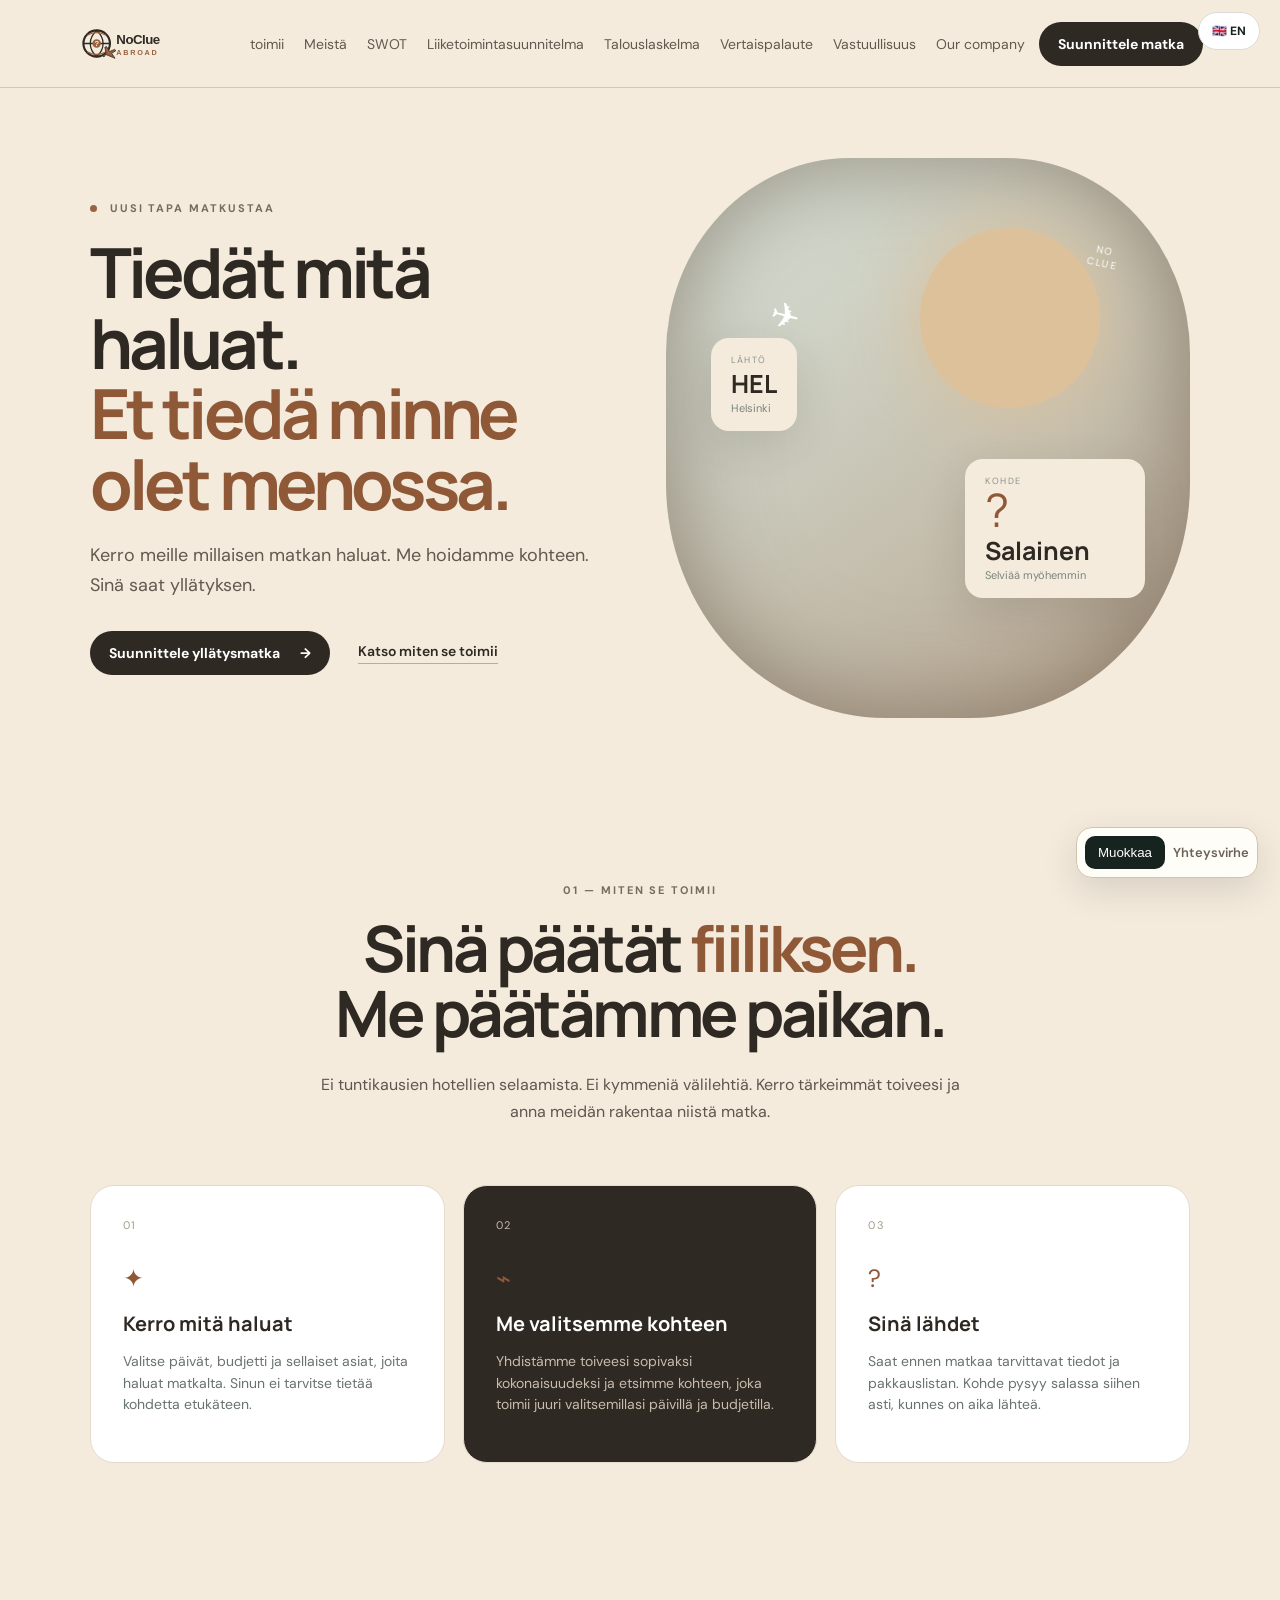
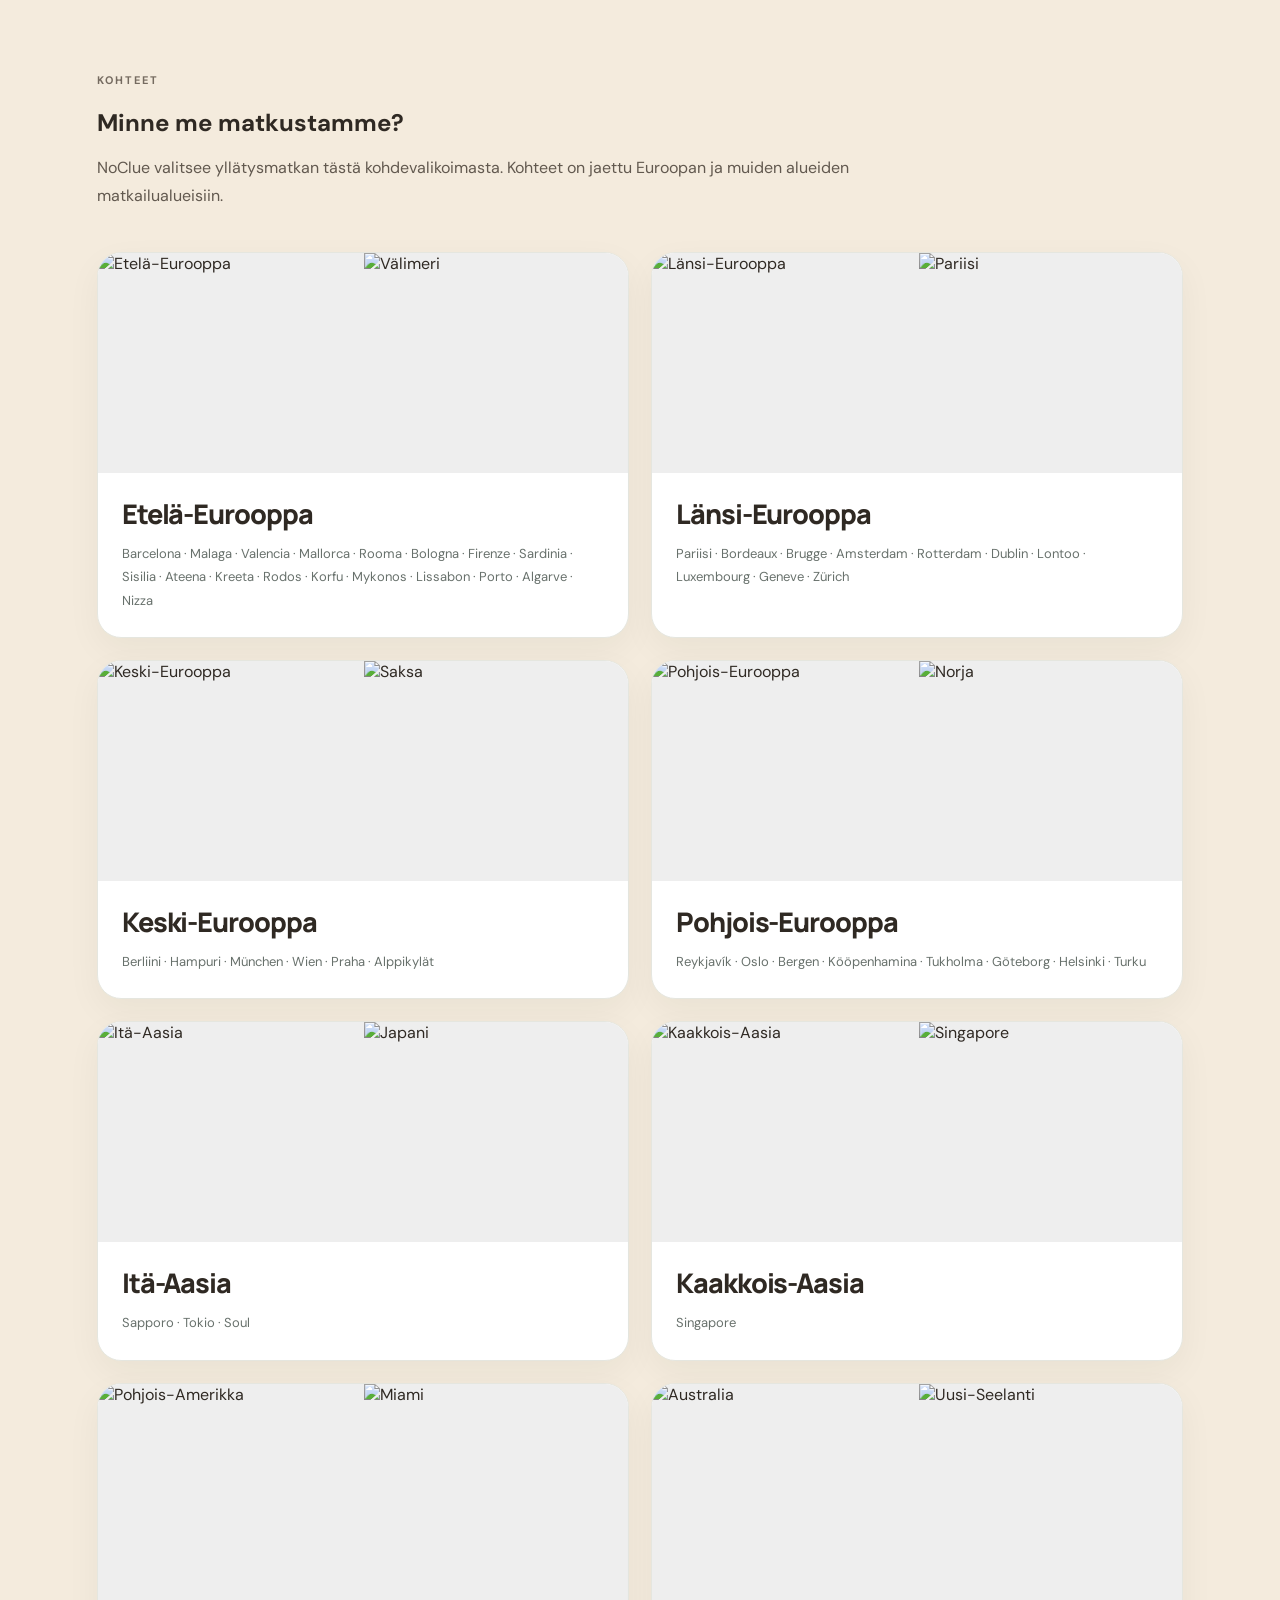
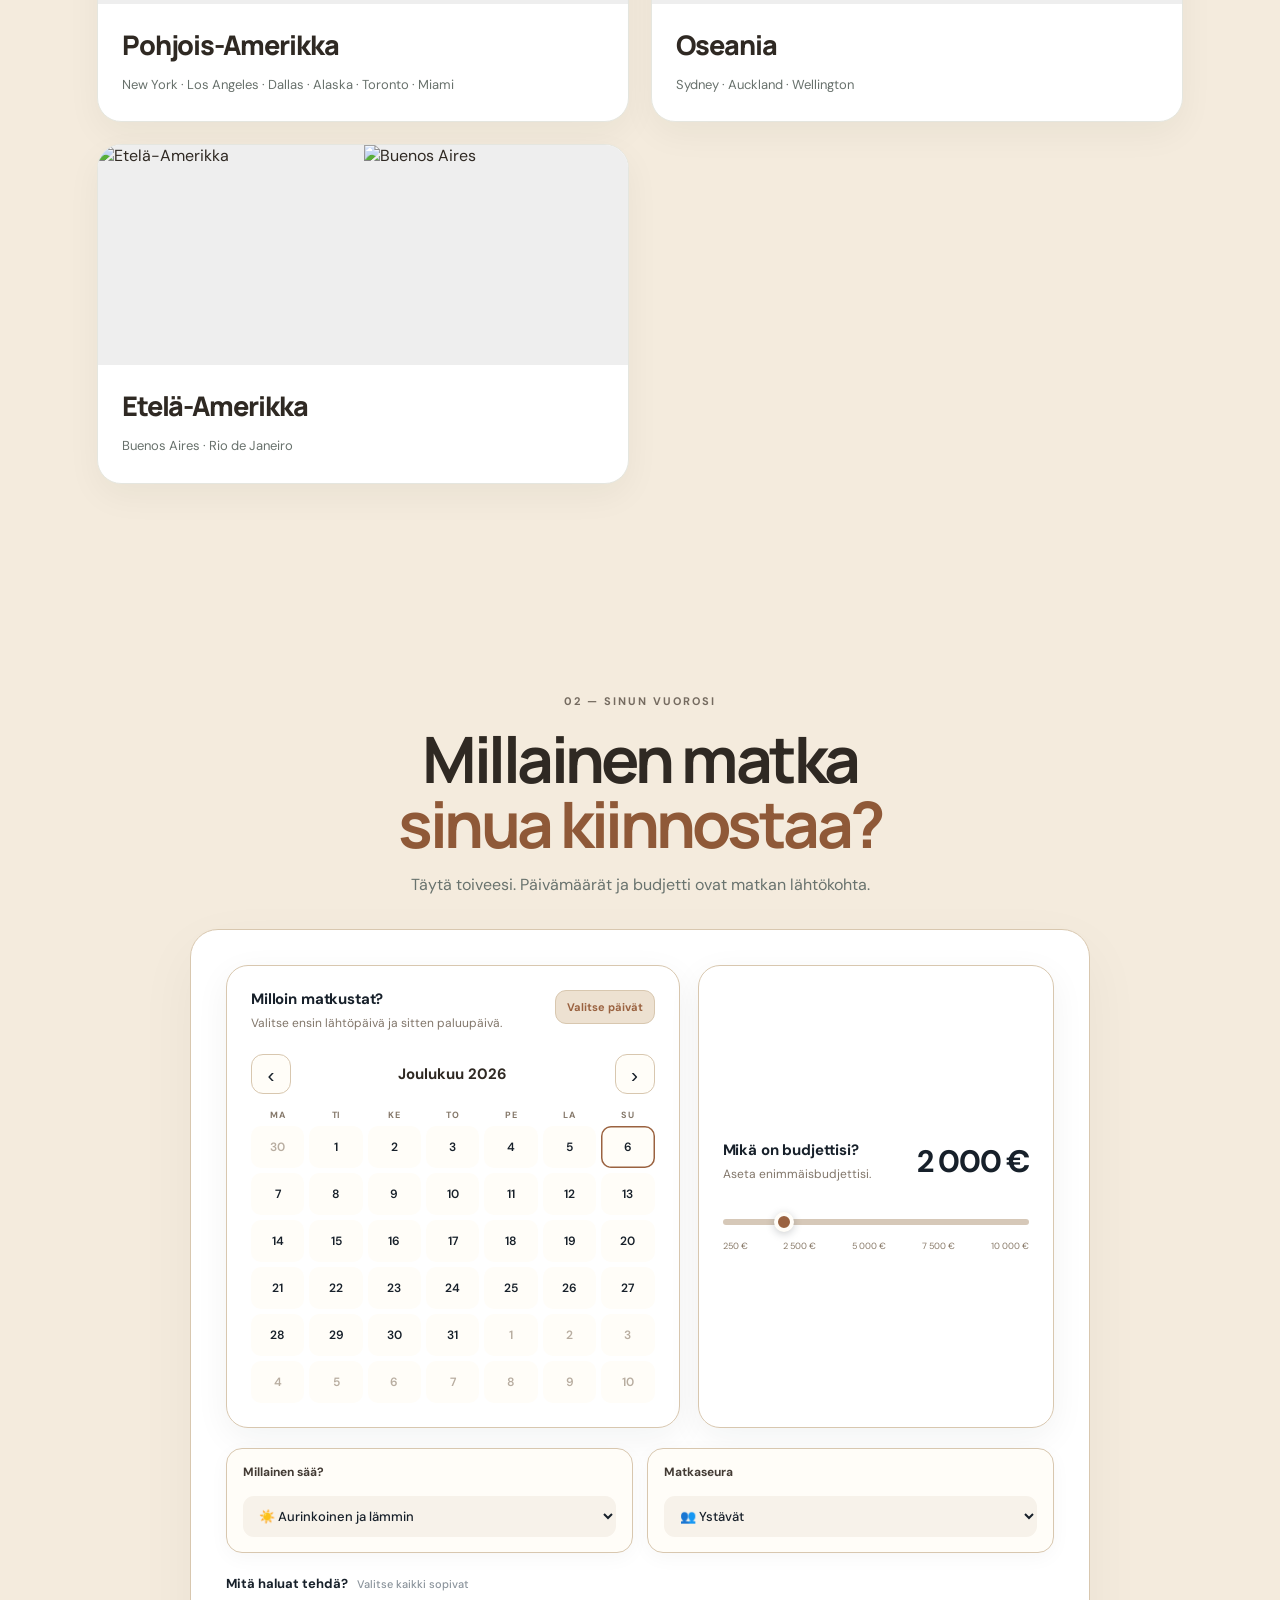
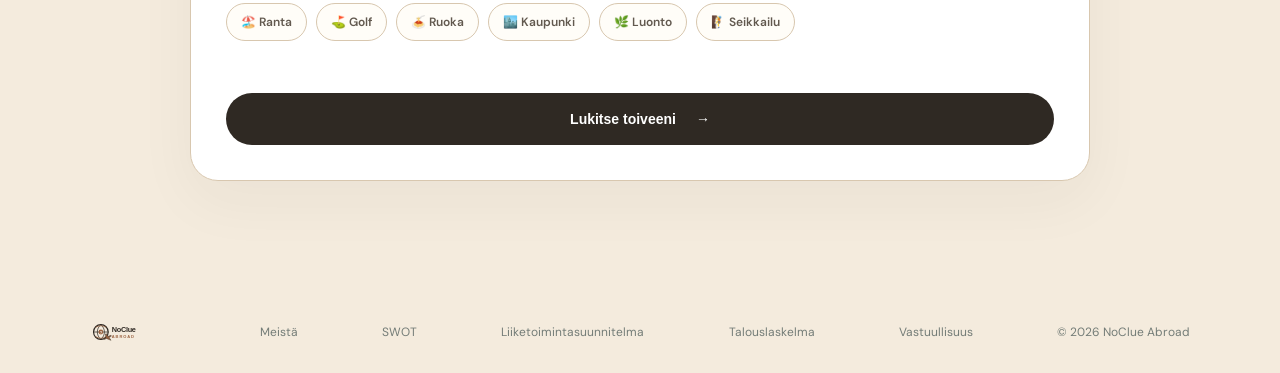
==== index.html @ 75dda3a1 "Add English company page to top navigation" ====
<!doctype html>
<html lang="fi"><head><meta charset="UTF-8" /><meta name="viewport" content="width=device-width, initial-scale=1.0" /><meta name="description" content="NoClue Abroad – yllätysmatka, jossa tiedät mitä haluat, mutta et minne olet menossa." /><title>NoClue Abroad — Tiedät mitä haluat. Et minne olet menossa.</title><link rel="preconnect" href="https://fonts.googleapis.com"><link rel="preconnect" href="https://fonts.gstatic.com" crossorigin><link href="https://fonts.googleapis.com/css2?family=DM+Sans:wght@400;500;600;700&family=Manrope:wght@700;800&display=swap" rel="stylesheet"><link rel="stylesheet" href="styles.css?v=20260930" /><link rel="stylesheet" href="planner.css" /></head>
<body><header class="nav"><a class="brand" href="index.html" aria-label="NoClue Abroad etusivu"><img class="logo" src="logo.svg" alt="NoClue Abroad"></a><nav><a href="#how">Miten se toimii</a><a href="about.html">Meistä</a><a href="swot.html">SWOT</a><a href="business-plan.html">Liiketoimintasuunnitelma</a><a href="financial-plan.html">Talouslaskelma</a><a href="feedback.html">Vertaispalaute</a><a href="responsibility.html">Vastuullisuus</a><a href="company-english.html">Our company</a><a href="#trip">Aloita</a></nav><a class="nav-button" href="#trip">Suunnittele matka</a><a class="nca-language-button" href="english.html" aria-label="English" title="English" style="position:fixed!important;top:12px!important;right:20px!important;z-index:2147483647!important;display:inline-flex!important;align-items:center;justify-content:center;border:1px solid #d9dcd6;background:#fff;color:#17231f;border-radius:999px;padding:10px 13px;font:700 12px 'DM Sans',sans-serif;cursor:pointer;white-space:nowrap;text-decoration:none;pointer-events:auto!important;">🇬🇧 EN</a></header>
<main id="top"><section class="hero"><div class="hero-copy"><div class="eyebrow"><span></span> Uusi tapa matkustaa</div><h1>Tiedät mitä haluat.<br><em>Et tiedä minne olet menossa.</em></h1><p class="hero-text">Kerro meille millaisen matkan haluat. Me hoidamme kohteen. Sinä saat yllätyksen.</p><div class="hero-actions"><a class="primary-button" href="#trip">Suunnittele yllätysmatka <span>→</span></a><a class="text-button" href="#how">Katso miten se toimii</a></div></div><div class="hero-visual"><div class="sun"></div><div class="plane">✈</div><div class="destination-card top-card"><span class="mini-label">LÄHTÖ</span><strong>HEL</strong><span>Helsinki</span></div><div class="destination-card mystery-card"><span class="mini-label">KOHDE</span><div class="question">?</div><strong>Salainen</strong><span>Selviää myöhemmin</span></div><div class="route route-one"></div><div class="route route-two"></div><div class="stamp">NO<br>CLUE</div></div></section>
<section class="section intro" id="how"><div class="section-kicker">01 — Miten se toimii</div><h2>Sinä päätät <span>fiiliksen.</span><br>Me päätämme paikan.</h2><p>Ei tuntikausien hotellien selaamista. Ei kymmeniä välilehtiä. Kerro tärkeimmät toiveesi ja anna meidän rakentaa niistä matka.</p><div class="steps"><article class="step-card"><div class="number">01</div><div class="icon">✦</div><h3>Kerro mitä haluat</h3><p>Valitse päivät, budjetti ja sellaiset asiat, joita haluat matkalta. Sinun ei tarvitse tietää kohdetta etukäteen.</p></article><article class="step-card featured"><div class="number">02</div><div class="icon">⌁</div><h3>Me valitsemme kohteen</h3><p>Yhdistämme toiveesi sopivaksi kokonaisuudeksi ja etsimme kohteen, joka toimii juuri valitsemillasi päivillä ja budjetilla.</p></article><article class="step-card"><div class="number">03</div><div class="icon">?</div><h3>Sinä lähdet</h3><p>Saat ennen matkaa tarvittavat tiedot ja pakkauslistan. Kohde pysyy salassa siihen asti, kunnes on aika lähteä.</p></article></div></section>
<section class="destination-choice-section region-section" id="destinations">
<div class="section-kicker">KOHTEET</div>
<h2>Minne me <span>matkustamme?</span></h2>
<p>NoClue valitsee yllätysmatkan tästä kohdevalikoimasta. Kohteet on jaettu Euroopan ja muiden alueiden matkailualueisiin.</p>
<div class="region-gallery">
<article class="region-card"><div class="region-images"><img src="https://images.unsplash.com/photo-1530789253388-582c481c54b0?auto=format&fit=crop&w=1000&q=85" alt="Etelä-Eurooppa"><img src="https://images.unsplash.com/photo-1507525428034-b723cf961d3e?auto=format&fit=crop&w=1000&q=85" alt="Välimeri"></div><div class="region-copy"><h3>Etelä-Eurooppa</h3><p>Barcelona · Malaga · Valencia · Mallorca · Rooma · Bologna · Firenze · Sardinia · Sisilia · Ateena · Kreeta · Rodos · Korfu · Mykonos · Lissabon · Porto · Algarve · Nizza</p></div></article>
<article class="region-card"><div class="region-images"><img src="https://images.unsplash.com/photo-1502602898657-3e91760cbb34?auto=format&fit=crop&w=1000&q=85" alt="Länsi-Eurooppa"><img src="https://images.unsplash.com/photo-1499856871958-5b9627545d1a?auto=format&fit=crop&w=1000&q=85" alt="Pariisi"></div><div class="region-copy"><h3>Länsi-Eurooppa</h3><p>Pariisi · Bordeaux · Brugge · Amsterdam · Rotterdam · Dublin · Lontoo · Luxembourg · Geneve · Zürich</p></div></article>
<article class="region-card"><div class="region-images"><img src="https://images.unsplash.com/photo-1520175480921-4edfa2983e0f?auto=format&fit=crop&w=1000&q=85" alt="Keski-Eurooppa"><img src="https://images.unsplash.com/photo-1467269204594-9661b134dd2b?auto=format&fit=crop&w=1000&q=85" alt="Saksa"></div><div class="region-copy"><h3>Keski-Eurooppa</h3><p>Berliini · Hampuri · München · Wien · Praha · Alppikylät</p></div></article>
<article class="region-card"><div class="region-images"><img src="https://images.unsplash.com/photo-1464822759023-fed622ff2c3b?auto=format&fit=crop&w=1000&q=85" alt="Pohjois-Eurooppa"><img src="https://i0.hippopx.com/photos/472/777/80/norway-fjord-snow-mountains-preview.jpg" alt="Norja"></div><div class="region-copy"><h3>Pohjois-Eurooppa</h3><p>Reykjavík · Oslo · Bergen · Kööpenhamina · Tukholma · Göteborg · Helsinki · Turku</p></div></article>
<article class="region-card"><div class="region-images"><img src="https://images.unsplash.com/photo-1492571350019-22de08371fd3?auto=format&fit=crop&w=1000&q=85" alt="Itä-Aasia"><img src="https://images.unsplash.com/photo-1513407030348-c983a97b98d8?auto=format&fit=crop&w=1000&q=85" alt="Japani"></div><div class="region-copy"><h3>Itä-Aasia</h3><p>Sapporo · Tokio · Soul</p></div></article>
<article class="region-card"><div class="region-images"><img src="https://images.unsplash.com/photo-1525625293386-3f8f99389edd?auto=format&fit=crop&w=1000&q=85" alt="Kaakkois-Aasia"><img src="https://images.unsplash.com/photo-1496939376851-89342e90adcd?auto=format&fit=crop&w=1000&q=85" alt="Singapore"></div><div class="region-copy"><h3>Kaakkois-Aasia</h3><p>Singapore</p></div></article>
<article class="region-card"><div class="region-images"><img src="https://images.unsplash.com/photo-1485871981521-5b1fd3805eee?auto=format&fit=crop&w=1000&q=85" alt="Pohjois-Amerikka"><img src="https://images.unsplash.com/photo-1507525428034-b723cf961d3e?auto=format&fit=crop&w=1000&q=85" alt="Miami"></div><div class="region-copy"><h3>Pohjois-Amerikka</h3><p>New York · Los Angeles · Dallas · Alaska · Toronto · Miami</p></div></article>
<article class="region-card"><div class="region-images"><img src="https://images.unsplash.com/photo-1506973035872-a4ec16b8e8d9?auto=format&fit=crop&w=1000&q=85" alt="Australia"><img src="https://images.unsplash.com/photo-1469521669194-babb45599def?auto=format&fit=crop&w=1000&q=85" alt="Uusi-Seelanti"></div><div class="region-copy"><h3>Oseania</h3><p>Sydney · Auckland · Wellington</p></div></article>
<article class="region-card"><div class="region-images"><img src="https://images.unsplash.com/photo-1483729558449-99ef09a8c325?auto=format&fit=crop&w=1000&q=85" alt="Etelä-Amerikka"><img src="https://images.unsplash.com/photo-1548013146-72479768bada?auto=format&fit=crop&w=1000&q=85" alt="Buenos Aires"></div><div class="region-copy"><h3>Etelä-Amerikka</h3><p>Buenos Aires · Rio de Janeiro</p></div></article>
</div></section><section class="trip-section" id="trip"><div class="section-kicker">02 — Sinun vuorosi</div><h2>Millainen matka<br><span>sinua kiinnostaa?</span></h2><p>Täytä toiveesi. Päivämäärät ja budjetti ovat matkan lähtökohta.</p><form class="trip-form" id="tripForm"><div class="trip-planner"><div class="planner-block calendar-block"><div class="planner-title-row"><div><div class="planner-title">Milloin matkustat?</div><div class="planner-help">Valitse lähtöpäivä ja sen jälkeen paluupäivä.</div></div><div class="selected-date" id="selectedDateLabel">Valitse päivät</div></div><div class="calendar-head"><button type="button" class="calendar-nav" id="prevMonth" aria-label="Edellinen kuukausi">‹</button><strong id="calendarMonth">Kuukausi</strong><button type="button" class="calendar-nav" id="nextMonth" aria-label="Seuraava kuukausi">›</button></div><div class="calendar-week"><span>MA</span><span>TI</span><span>KE</span><span>TO</span><span>PE</span><span>LA</span><span>SU</span></div><div class="calendar-days" id="calendarDays"></div><input type="hidden" id="travelDate" name="travelDate"></div><div class="planner-block budget-block"><div class="planner-title-row"><div><div class="planner-title">Mikä on budjettisi?</div><div class="planner-help">Aseta enimmäisbudjettisi.</div></div><div class="budget-big" id="budgetValue">2 000 €</div></div><input id="budget" name="budget" type="range" min="250" max="10000" step="50" value="2000" aria-label="Matkabudjetti"><div class="budget-scale"><span>250 €</span><span>2 500 €</span><span>5 000 €</span><span>7 500 €</span><span>10 000 €</span></div></div></div><div class="form-grid"><label><span>Millainen sää?</span><select id="weather"><option selected>☀️ Aurinkoinen ja lämmin</option><option>🌤️ Leuto</option><option>❄️ Ei väliä</option></select></label><label><span>Matkaseura</span><select id="company"><option selected>👥 Ystävät</option><option>❤️ Puoliso</option><option>👨‍👩‍👧‍👦 Perhe</option><option>🧳 Yksin</option></select></label></div><div class="interest-label">Mitä haluat tehdä? <span>Valitse kaikki sopivat</span></div><div class="chips"><label><input type="checkbox" value="Ranta"><span>🏖️ Ranta</span></label><label><input type="checkbox" value="Golf"><span>⛳ Golf</span></label><label><input type="checkbox" value="Ruoka"><span>🍝 Ruoka</span></label><label><input type="checkbox" value="Kaupunki"><span>🏙️ Kaupunki</span></label><label><input type="checkbox" value="Luonto"><span>🌿 Luonto</span></label><label><input type="checkbox" value="Seikkailu"><span>🧗 Seikkailu</span></label></div><button class="primary-button form-button" type="submit">Lukitse toiveeni <span>→</span></button></form><div class="result" id="result" aria-live="polite"></div></section></main>
<footer><a class="brand" href="index.html"><img class="logo footer-logo" src="logo.svg" alt="NoClue Abroad"></a><a href="about.html">Meistä</a><a href="swot.html">SWOT</a><a href="business-plan.html">Liiketoimintasuunnitelma</a><a href="financial-plan.html">Talouslaskelma</a><a href="responsibility.html">Vastuullisuus</a><span>© 2026 NoClue Abroad</span></footer><script src="planner.js"></script><script src="script.js?v=10"></script>
<script src="language.js?v=20260930-3"></script></body></html>
---- styles.css ----
*{box-sizing:border-box}html{scroll-behavior:smooth}body{margin:0;background:#F4EBDD;color:#2F2923;font-family:'DM Sans',sans-serif}a{text-decoration:none;color:inherit}.nav{height:88px;z-index:1000;padding:0 6vw;display:flex;align-items:center;justify-content:space-between;gap:14px;background:#F4EBDDee;backdrop-filter:blur(18px);position:sticky;top:0;z-index:10;border-bottom:1px solid #D8C7AF}.brand{display:flex;align-items:center}.logo{display:block;width:155px;height:auto;max-height:64px;object-fit:contain}.footer-logo{width:86px;max-height:55px}.nav nav{display:flex;gap:20px;font-size:14px;color:#62594F;flex:1;justify-content:center;white-space:nowrap;min-width:0;overflow:hidden}.nav nav a{position:relative}.nav nav a:hover,.nav nav a.active{color:#2F2923}.nav nav a.active:after{content:'';position:absolute;left:0;right:0;bottom:-10px;height:2px;background:#9A6240}.nav-button,.primary-button{background:#2F2923;color:white;padding:13px 19px;border-radius:100px;font-size:14px;font-weight:700;display:inline-flex;gap:20px;align-items:center;transition:.2s}.nav-button:hover,.primary-button:hover{transform:translateY(-2px);background:#463B32}.eyebrow,.section-kicker{font-size:11px;letter-spacing:.18em;text-transform:uppercase;font-weight:700;color:#756B60}.eyebrow>span{display:inline-block;width:7px;height:7px;border-radius:50%;background:#9A6240;margin-right:8px}.hero h1,.section h2,.trip-section h2,.final-cta h2,.about-section h2,.competition-section h2,.about-page h1,.about-page h2{font-family:Manrope,sans-serif;letter-spacing:-.055em;line-height:1.02}.hero{min-height:680px;padding:70px 7vw 55px;display:grid;grid-template-columns:1fr 1fr;align-items:center;gap:4vw;overflow:hidden}.hero h1{font-size:clamp(48px,5.4vw,80px);margin:22px 0}.hero h1 em,.section h2 span,.trip-section h2 span,.about-section h2 span,.competition-section h2 span,.about-page h1 span,.about-page h2 span{font-style:normal;color:#8F5938}.hero-text{max-width:520px;font-size:18px;line-height:1.65;color:#62594F}.hero-actions{display:flex;align-items:center;gap:28px;margin-top:30px}.text-button{font-weight:600;font-size:14px;border-bottom:1px solid #aab0ac;padding-bottom:3px}.trust-row{display:flex;gap:28px;margin-top:65px;color:#756B60;font-size:11px}.trust-row div{display:flex;align-items:center;gap:8px}.trust-row strong{color:#8F5938;font-size:17px}.hero-visual{height:560px;position:relative;border-radius:35% 35% 42% 42%;background:linear-gradient(145deg,#d9e5dc,#b7a58f);overflow:hidden;box-shadow:inset 0 0 100px #6e5c4baa}.sun{position:absolute;width:180px;height:180px;border-radius:50%;background:#dcc19b;top:70px;right:90px;box-shadow:0 0 80px #dcc19b}.plane{position:absolute;font-size:35px;transform:rotate(15deg);top:135px;left:105px;color:white}.route{position:absolute;width:300px;height:140px;border:2px dashed #FFFDF88;border-left:0;border-bottom:0;border-radius:50%;transform:rotate(-12deg)}.route-one{top:150px;left:100px}.route-two{top:280px;left:150px;transform:rotate(30deg)}.destination-card{position:absolute;background:#F4EBDD;border-radius:18px;padding:16px 20px;box-shadow:0 15px 45px #2F292322;display:grid}.top-card{top:180px;left:45px}.mystery-card{right:45px;bottom:120px;min-width:180px}.destination-card .mini-label{font-size:9px;letter-spacing:.16em;color:#8a938e}.destination-card strong{font-family:Manrope;font-size:25px}.destination-card span:last-child{font-size:11px;color:#7b847f}.question{font-family:Manrope;font-size:46px;line-height:1;color:#8F5938}.stamp{position:absolute;right:42px;top:55px;color:white;border:1px solid #FFFDF8fff88;border-radius:50%;width:88px;height:88px;display:grid;place-items:center;text-align:center;font-size:10px;letter-spacing:.16em;line-height:1.3;transform:rotate(12deg)}.section{padding:110px 7vw}.intro{text-align:center}.intro>p{max-width:650px;margin:25px auto 60px;color:#5F574F;line-height:1.7}.section h2,.trip-section h2{font-size:clamp(40px,5vw,65px);margin:18px 0}.steps{display:grid;grid-template-columns:repeat(3,1fr);gap:18px;text-align:left}.step-card{padding:32px;background:white;border:1px solid #e4dbce;border-radius:24px;min-height:260px}.step-card.featured{background:#2F2923;color:white}.number{font-size:11px;letter-spacing:.15em;color:#a69a8b}.featured .number{color:#c4b8aa}.icon{font-size:25px;margin:30px 0 15px;color:#8F5938}.step-card h3{font-family:Manrope;font-size:20px;margin:0 0 10px}.step-card p{color:#69736e;line-height:1.55;font-size:14px}.featured p{color:#c7bcae}.split-section{display:grid;grid-template-columns:1fr 1fr;min-height:650px;background:#E2D0B8}.split-image{background:linear-gradient(145deg,#aa967f,#594d40);position:relative;min-height:500px;overflow:hidden}.split-image:before,.split-image:after{content:'';position:absolute;border:1px solid #FFFDF8fff44;border-radius:50%;width:600px;height:600px;left:-180px;top:60px}.split-image:after{width:380px;height:380px;left:auto;right:-120px;top:150px}.image-overlay{position:absolute;left:10%;bottom:12%;color:white}.image-overlay span{font-size:11px;letter-spacing:.2em}.image-overlay strong{display:block;font-family:Manrope;font-size:65px;letter-spacing:-.06em}.image-overlay small{font-style:italic;font-size:15px}.split-copy{padding:100px 10vw 80px}.split-copy h2{font-family:Manrope;font-size:43px;line-height:1.08;letter-spacing:-.05em;margin:20px 0}.split-copy>p{line-height:1.7;color:#5F574F;max-width:500px}.split-copy ul{list-style:none;padding:0;margin-top:38px}.split-copy li{display:flex;gap:15px;margin:24px 0}.split-copy li>span{width:27px;height:27px;border-radius:50%;background:#e3d5c6;display:grid;place-items:center;color:#436054;font-weight:700}.split-copy li b{display:block}.split-copy li small{display:block;color:#727a75;line-height:1.5;margin-top:5px}.competition-section{padding:110px 7vw;background:#E2D0B8;text-align:center}.competition-section h2{font-size:clamp(42px,5vw,65px);margin:18px auto 25px}.competition-section>p{max-width:760px;margin:0 auto 50px;color:#5F574F;line-height:1.7}.competitor-row{max-width:1050px;margin:auto;display:grid;grid-template-columns:repeat(4,1fr);gap:12px;text-align:left}.competitor-row>div{background:white;border:1px solid #ded4c6;border-radius:20px;padding:24px;min-height:135px}.competitor-row small{display:block;font-size:9px;letter-spacing:.16em;color:#8b938e;margin-bottom:20px}.competitor-row strong{display:block;font-family:Manrope;font-size:18px}.competitor-row span{display:block;color:#7b847f;font-size:11px;margin-top:7px}.competitor-row .our-edge{background:#2F2923;color:white;border-color:#2F2923}.competitor-row .our-edge small,.competitor-row .our-edge span{color:#c7bcae}.trip-section{padding:110px 7vw;background:#F4EBDD;text-align:center}.trip-section>p{color:#69736e}.trip-form{max-width:900px;margin:45px auto 0;background:white;border:1px solid #D8C7AF;border-radius:28px;padding:35px;text-align:left;box-shadow:0 20px 60px #2F29230c}.form-grid{display:grid;grid-template-columns:1fr 1fr;gap:18px}.trip-form label{font-size:12px;font-weight:700;color:#59635e}.trip-form select,.trip-form input[type=text],.trip-form input[type=email]{display:block;width:100%;margin-top:8px;padding:14px 15px;border:1px solid #ded4c6;border-radius:12px;background:#fbf6ed;font:inherit;color:#2F2923}.interest-label{margin:28px 0 12px;font-size:12px;font-weight:700}.interest-label span{font-weight:400;color:#8a928e;margin-left:5px}.chips{display:flex;flex-wrap:wrap;gap:10px}.chips input{display:none}.chips span{display:block;border:1px solid #ded4c6;border-radius:100px;padding:10px 14px;font-size:13px;cursor:pointer}.chips input:checked+span{background:#2F2923;color:white;border-color:#2F2923}.form-button{border:0;margin-top:28px;cursor:pointer}.result{display:none;max-width:900px;margin:18px auto 0;padding:18px 22px;background:#E8D9C5;border-radius:16px;color:#55483b;font-size:14px}.final-cta{padding:75px 7vw;background:#2F2923;color:white;display:flex;align-items:center;justify-content:space-between;gap:30px}.final-cta .eyebrow{color:#c4b8aa}.final-cta h2{font-size:55px;margin:14px 0 0}.final-cta em{color:#d78360;font-style:normal}.light-button{background:white;color:#2F2923;border-radius:100px;padding:15px 21px;font-weight:700;font-size:14px}.light-button:hover{transform:translateY(-2px)}
/* Premium About page */
.about-body{background:#F4EBDD}.about-page{padding:0;background:#F4EBDD}.about-hero{min-height:720px;padding:95px 7vw 100px;display:grid;grid-template-columns:1.1fr .9fr;gap:50px;align-items:center;overflow:hidden;background:radial-gradient(circle at 80% 45%,#e8ddcf 0,#F4EBDD 43%)}.about-hero-copy{max-width:780px}.about-hero h1{font-size:clamp(50px,6.7vw,92px);margin:24px 0 28px;letter-spacing:-.065em}.about-hero h1 em{font-style:normal;color:#c36b49}.about-hero-copy>p{font-size:20px;line-height:1.65;color:#5e6862;max-width:600px}.about-orbit{height:500px;position:relative;display:grid;place-items:center}.orbit-ring{position:absolute;border:1px solid #b6c9bd;border-radius:50%}.ring-1{width:400px;height:400px}.ring-2{width:285px;height:285px;border-style:dashed}.orbit-center{width:190px;height:190px;border-radius:50%;background:#2F2923;color:white;display:flex;flex-direction:column;align-items:center;justify-content:center;box-shadow:0 35px 80px #2F292335;transform:rotate(-5deg)}.orbit-center img{width:125px;filter:brightness(0) invert(1);margin-bottom:4px}.orbit-center strong{font:800 46px Manrope;color:#dc7b56;line-height:.9}.orbit-center span{font-size:8px;letter-spacing:.2em;text-align:center;color:#c4b8aa;margin-top:8px}.orbit-dot{position:absolute;width:48px;height:48px;border-radius:50%;display:grid;place-items:center;background:#FFFDF8;border:1px solid #dce1da;box-shadow:0 12px 30px #2F292315;color:#c36b49;font-weight:700}.dot-1{top:58px;right:65px}.dot-2{bottom:65px;left:55px}.about-story{padding:125px 7vw;background:#FFFDF8}.story-grid{max-width:1120px;margin:50px auto 0;display:grid;grid-template-columns:1fr 1fr;gap:90px}.story-grid h2{font-size:clamp(42px,4.8vw,68px);margin:0}.story-copy{padding-top:7px}.story-copy p{color:#59635e;line-height:1.8;font-size:16px}.story-copy .lead{font-size:21px;color:#26362f;line-height:1.65}.about-process{padding:120px 7vw;background:#e7e9e2}.principles{max-width:1120px;margin:50px auto 0;display:grid;grid-template-columns:repeat(3,1fr);gap:16px}.principles article{background:#f8f7f2;border:1px solid #ded4c6;border-radius:28px;padding:30px;min-height:330px;transition:.25s}.principles article:hover{transform:translateY(-6px);box-shadow:0 20px 50px #2F292312}.principles article>span{font-size:10px;letter-spacing:.16em;color:#89928d}.principle-icon{font-size:40px;color:#c36b49;margin:42px 0 22px}.principles h3{font:800 25px Manrope;letter-spacing:-.04em;margin:0 0 12px}.principles p{font-size:14px;line-height:1.65;color:#68726c}.principles .dark-card{background:#2F2923;color:#FFFDF8;border-color:#2F2923}.dark-card>span,.dark-card p{color:#c7bcae}.about-audience{padding:125px 7vw;display:grid;grid-template-columns:1fr 1fr;gap:100px;align-items:center;background:#F4EBDD}.audience-copy h2{font:800 clamp(42px,4.5vw,64px) Manrope;letter-spacing:-.055em;line-height:1.03;margin:22px 0}.audience-copy p{max-width:540px;line-height:1.75;color:#66706a}.audience-list{border-top:1px solid #d6d8d1}.audience-list>div{padding:25px 0;border-bottom:1px solid #d6d8d1;display:grid;grid-template-columns:1fr 1.2fr;gap:20px}.audience-list b{font:800 17px Manrope}.audience-list span{font-size:13px;line-height:1.55;color:#68726d}.about-vision{padding:115px 7vw;background:#2F2923;color:white;display:grid;grid-template-columns:1.3fr .7fr;gap:50px;align-items:end}.about-vision h2{font-size:clamp(48px,6vw,82px);margin:22px 0}.about-vision h2 em{font-style:normal;color:#dc7b56}.about-vision p{max-width:650px;color:#c7bcae;line-height:1.75}.vision-number{justify-self:end;font:800 100px Manrope;letter-spacing:-.08em;color:#33473f}.vision-number span{color:#dc7b56;font-size:45px}.about-cta{padding:85px 7vw;background:#9A6240;color:white;display:flex;align-items:center;justify-content:space-between;gap:40px}.about-cta>div>span{font-size:10px;letter-spacing:.2em;font-weight:700}.about-cta h2{font:800 clamp(40px,5vw,68px) Manrope;line-height:1;letter-spacing:-.055em;margin:14px 0 0}.about-cta em{font-style:normal;color:#2F2923}.about-cta .light-button{white-space:nowrap}.back-home{display:none}footer{padding:30px 7vw;display:flex;justify-content:space-between;align-items:center;font-size:12px;color:#737c77;background:#F4EBDD}footer .brand{color:#2F2923;font-size:15px}
@media(max-width:800px){.nav nav{display:flex;overflow-x:auto;gap:18px;white-space:nowrap;max-width:58vw;padding-bottom:2px}.nav nav a{font-size:12px}.nav-button{display:none}.logo{width:145px}.hero,.split-section,.about-hero,.story-grid,.about-audience,.about-vision{grid-template-columns:1fr}.hero{padding-top:45px}.hero-visual{height:470px}.steps,.principles{grid-template-columns:1fr}.split-copy{padding:70px 7vw}.form-grid,.contact-grid{grid-template-columns:1fr}.competitor-row{grid-template-columns:1fr 1fr}.final-cta,.about-cta{display:block}.final-cta .light-button,.about-cta .light-button{display:inline-block;margin-top:25px}.trust-row{gap:12px;flex-wrap:wrap}.hero h1{font-size:48px}.split-image{min-height:400px}.about-hero{padding-top:65px}.about-hero h1{font-size:50px}.about-orbit{height:390px}.ring-1{width:310px;height:310px}.ring-2{width:220px;height:220px}.orbit-center{width:150px;height:150px}.orbit-center img{width:105px}.about-story,.about-process,.about-audience{padding:85px 7vw}.story-grid{gap:35px;margin-top:35px}.principles{margin-top:35px}.audience-list>div{grid-template-columns:1fr}.about-vision{padding:85px 7vw}.vision-number{justify-self:start;font-size:70px}.about-cta{padding:70px 7vw}footer{flex-wrap:wrap;gap:15px}}
/* Destination collection */
.destinations-section{padding:110px 7vw;background:#E7E9E2;text-align:center}.destinations-section>p{max-width:760px;margin:0 auto 48px;color:#5F574F;line-height:1.7}.destinations-section h2{font-size:clamp(40px,5vw,65px);margin:18px 0 25px;font-family:Manrope,sans-serif;letter-spacing:-.055em;line-height:1.02}.destinations-section h2 span{font-style:normal;color:#8F5938}.destination-groups{max-width:1100px;margin:0 auto;display:grid;grid-template-columns:repeat(3,1fr);gap:14px;text-align:left}.destination-group{background:#F8F7F2;border:1px solid #d9dcd6;border-radius:20px;padding:22px;min-height:125px;transition:.25s}.destination-group:hover{transform:translateY(-4px);box-shadow:0 16px 35px #2F292312}.destination-region{font:800 17px Manrope;letter-spacing:-.02em;margin-bottom:12px}.destination-list{font-size:13px;line-height:1.65;color:#68726c}.reveal{opacity:0;transform:translateY(18px);transition:opacity .55s ease,transform .55s ease}.reveal.visible{opacity:1;transform:none}@media(max-width:800px){.destination-groups{grid-template-columns:1fr}.destinations-section{padding:85px 7vw}}
/* Featured top 10 destinations */
.featured-destinations{padding:110px 7vw;background:#F4EBDD;text-align:center}.featured-destinations>p{max-width:720px;margin:0 auto 45px;color:#5F574F;line-height:1.7}.featured-destinations h2{font:800 clamp(40px,5vw,65px) Manrope;letter-spacing:-.055em;line-height:1.02;margin:18px 0 25px}.featured-destinations h2 span{color:#8F5938}.featured-grid{max-width:1180px;margin:auto;display:grid;grid-template-columns:repeat(5,1fr);gap:16px;text-align:left}.featured-card{padding:0;border:1px solid #ded4c6;background:#fff;border-radius:22px;overflow:hidden;cursor:pointer;text-align:left;transition:.25s;box-shadow:0 8px 25px #2F29230b}.featured-card:hover{transform:translateY(-5px);box-shadow:0 18px 40px #2F292318}.featured-card[aria-pressed="true"]{border:2px solid #2F2923;transform:translateY(-4px)}.featured-image{height:155px;background-size:cover;background-position:center;position:relative;background-color:#d8d3ca}.featured-image:after{content:'';position:absolute;inset:0;background:linear-gradient(180deg,#00000028,transparent 55%,#00000045)}.featured-number{position:absolute;top:12px;left:12px;color:#fff;font-size:10px;letter-spacing:.14em;font-weight:700;z-index:1}.featured-check{position:absolute;right:12px;top:12px;width:30px;height:30px;border-radius:50%;background:#fff;color:#2F2923;display:grid;place-items:center;font-weight:800;opacity:0;z-index:2;box-shadow:0 5px 15px #0002}.featured-card[aria-pressed="true"] .featured-check{opacity:1}.featured-copy{padding:16px}.featured-copy>div{display:flex;justify-content:space-between;align-items:baseline;gap:8px}.featured-copy strong{font:800 20px Manrope;letter-spacing:-.03em}.featured-copy small{color:#8a928e;font-size:10px}.featured-tags{display:block;color:#69736e;font-size:11px;margin-top:9px}.selection-status{display:inline-block;margin-top:28px;padding:10px 16px;border-radius:999px;background:#E7E9E2;color:#4f5a54;font-size:12px;font-weight:700}
@media(max-width:1050px){.featured-grid{grid-template-columns:repeat(3,1fr)}}@media(max-width:800px){.featured-grid{grid-template-columns:1fr 1fr}.featured-image{height:145px}}@media(max-width:520px){.featured-grid{grid-template-columns:1fr}}

.featured-image img{width:100%;height:100%;display:block;object-fit:cover;object-position:center}.featured-image img+span{}
.region-gallery{display:grid;grid-template-columns:repeat(2,minmax(0,1fr));gap:22px;margin-top:42px}
.region-card{background:#fff;border:1px solid #e5e6df;border-radius:24px;overflow:hidden;box-shadow:0 12px 35px #17231f0c}
.region-images{display:grid;grid-template-columns:1fr 1fr;height:220px;gap:3px;background:#eee}
.region-images img{width:100%;height:100%;object-fit:cover;display:block}
.region-copy{padding:22px 24px 25px}
.region-copy h3{font:800 27px Manrope;margin:0 0 10px;letter-spacing:-.04em}
.region-copy p{margin:0;color:#68716c;font-size:13px;line-height:1.8}
@media(max-width:800px){.region-gallery{grid-template-columns:1fr}.region-images{height:190px}}


/* NoClue Abroad — premium motion layer (visual only) */
@keyframes ncFadeUp{from{opacity:0;transform:translateY(24px)}to{opacity:1;transform:none}}
@keyframes ncFadeIn{from{opacity:0}to{opacity:1}}
@keyframes ncFloat{0%,100%{transform:translateY(0)}50%{transform:translateY(-9px)}}
@keyframes ncDrift{0%,100%{transform:translateX(0) rotate(15deg)}50%{transform:translateX(18px) rotate(15deg)}}
@keyframes ncGlow{0%,100%{box-shadow:0 0 55px #dcc19b}50%{box-shadow:0 0 90px #dcc19b}}

body{overflow-x:hidden}
.nav{transition:background .35s ease,box-shadow .35s ease}
.nav nav a{transition:color .25s ease,transform .25s ease}
.nav nav a:hover{transform:translateY(-1px)}
.nav-button,.primary-button,.light-button,.text-button{transition:transform .28s ease,box-shadow .28s ease,background .28s ease,color .28s ease}
.nav-button:hover,.primary-button:hover,.light-button:hover{transform:translateY(-3px);box-shadow:0 12px 28px #2F292326}
.text-button:hover{transform:translateX(4px)}
.hero-copy>*{animation:ncFadeUp .75s cubic-bezier(.2,.7,.2,1) both}
.hero-copy .eyebrow{animation-delay:.05s}.hero-copy h1{animation-delay:.13s}.hero-copy .hero-text{animation-delay:.21s}.hero-copy .hero-actions{animation-delay:.29s}
.hero-visual{animation:ncFadeIn .9s ease both;transition:transform .6s ease,box-shadow .6s ease}
.hero-visual:hover{transform:translateY(-5px);box-shadow:inset 0 0 100px #6e5c4baa,0 25px 60px #2F292320}
.sun{animation:ncGlow 5s ease-in-out infinite}.plane{animation:ncDrift 4s ease-in-out infinite}
.destination-card{transition:transform .35s ease,box-shadow .35s ease}
.destination-card:hover{transform:translateY(-7px);box-shadow:0 22px 50px #2F29232e}
.section-kicker,.trip-section>.section-kicker,.destinations-section>.section-kicker,.featured-destinations>.section-kicker{animation:ncFadeUp .65s ease both}
.section h2,.trip-section h2,.about-page h1,.about-page h2,.competition-section h2{animation:ncFadeUp .7s .08s ease both}
.intro>p,.trip-section>p,.destinations-section>p,.featured-destinations>p{animation:ncFadeUp .7s .16s ease both}
.step-card,.region-card,.featured-card,.destination-group,.principles article,.competitor-row>div,.trip-form{transition:transform .35s cubic-bezier(.2,.7,.2,1),box-shadow .35s ease,border-color .35s ease}
.step-card:hover,.region-card:hover,.featured-card:hover,.destination-group:hover,.principles article:hover,.competitor-row>div:hover{transform:translateY(-7px);box-shadow:0 22px 48px #2F292318}
.step-card .icon{transition:transform .35s ease}.step-card:hover .icon{transform:scale(1.12) rotate(5deg)}
.region-card{animation:ncFadeUp .65s ease both}
.region-card:nth-child(2){animation-delay:.06s}.region-card:nth-child(3){animation-delay:.12s}.region-card:nth-child(4){animation-delay:.18s}.region-card:nth-child(5){animation-delay:.24s}.region-card:nth-child(6){animation-delay:.30s}.region-card:nth-child(7){animation-delay:.36s}.region-card:nth-child(8){animation-delay:.42s}.region-card:nth-child(9){animation-delay:.48s}
.region-images,.featured-image{overflow:hidden}
.region-images img,.featured-image img{transition:transform .7s cubic-bezier(.2,.7,.2,1),filter .5s ease}
.region-card:hover .region-images img,.featured-card:hover .featured-image img{transform:scale(1.055);filter:saturate(1.05)}
.trip-form{animation:ncFadeUp .75s .18s ease both}.trip-form:focus-within{box-shadow:0 25px 70px #2F292318}
.trip-form select,.trip-form input[type=text],.trip-form input[type=email]{transition:border-color .25s ease,box-shadow .25s ease,transform .25s ease}
.trip-form select:focus,.trip-form input:focus{border-color:#9A6240;box-shadow:0 0 0 4px #9A62401a;outline:none;transform:translateY(-1px)}
.chips span{transition:transform .2s ease,box-shadow .2s ease}.chips span:hover{transform:translateY(-2px);box-shadow:0 8px 18px #2F292314}
footer a{transition:color .25s ease,transform .25s ease}footer a:hover{color:#9A6240;transform:translateY(-1px)}
.about-hero-copy>*{animation:ncFadeUp .75s cubic-bezier(.2,.7,.2,1) both}
.about-hero-copy .section-kicker{animation-delay:.04s}.about-hero-copy h1{animation-delay:.12s}.about-hero-copy>p{animation-delay:.2s}
.about-orbit{animation:ncFadeIn 1s ease both}.orbit-center{animation:ncFloat 5s ease-in-out infinite}
.orbit-dot{transition:transform .3s ease,box-shadow .3s ease}.orbit-dot:hover{transform:scale(1.1);box-shadow:0 16px 35px #2F292328}
.story-grid>*{animation:ncFadeUp .75s ease both}.story-grid>*:nth-child(2){animation-delay:.12s}
.audience-copy>*{animation:ncFadeUp .7s ease both}.audience-list>div{transition:padding-left .3s ease,background .3s ease}.audience-list>div:hover{padding-left:10px;background:#fff9f0}
.about-vision .vision-number{animation:ncFadeIn 1s .25s ease both}
@media(prefers-reduced-motion:reduce){*,*:before,*:after{animation-duration:.01ms!important;animation-iteration-count:1!important;scroll-behavior:auto!important;transition-duration:.01ms!important}}

.lang-switch{border:1px solid #D9DCD6;background:#FFF;color:#17231F;border-radius:999px;padding:9px 13px;font:700 12px 'DM Sans',sans-serif;cursor:pointer;white-space:nowrap;flex:0 0 auto;display:inline-flex;align-items:center;justify-content:center;gap:7px;line-height:1}.lang-switch:hover{background:#F7F3ED;transform:translateY(-1px)}@media(max-width:1100px){.nav nav{gap:12px;font-size:12px}.logo{width:130px}.nav-button{padding:11px 14px;font-size:12px}.lang-switch{padding:8px 10px}}@media(max-width:800px){.nav{height:auto;min-height:76px;flex-wrap:wrap;padding:12px 5vw}.nav nav{order:3;width:100%;overflow-x:auto;justify-content:flex-start;padding-bottom:4px}.nav-button{margin-left:auto}.lang-switch{order:2}}
.nca-language-button{position:relative!important;z-index:100000!important;pointer-events:auto!important;display:inline-flex!important;align-items:center;justify-content:center;flex:0 0 auto;cursor:pointer!important;}
.nav{position:sticky;top:0;z-index:1000!important;}
---- planner.css ----
.trip-section{position:relative}.trip-form{max-width:900px;margin:34px auto 0}.trip-planner{display:grid;grid-template-columns:1.12fr .88fr;gap:18px;margin:0 0 20px}.planner-block{background:rgba(255,255,255,.96);border:1px solid #D8C7AF;border-radius:22px;padding:24px;box-shadow:0 10px 35px rgba(23,32,42,.055)}.planner-block:hover{box-shadow:0 14px 40px rgba(23,32,42,.075);transform:translateY(-1px);transition:.2s ease}.planner-title-row{display:flex;align-items:flex-start;justify-content:space-between;gap:18px}.planner-title{font-size:15px;font-weight:700;line-height:1.25;color:#17202a;letter-spacing:-.01em}.planner-help{font-size:12px;color:#81766a;margin-top:6px;line-height:1.45}.selected-date{font-size:11px;font-weight:700;background:#EDE1D1;color:#9A6240;border:1px solid #D8C7AF;border-radius:11px;padding:9px 11px;white-space:nowrap}.calendar-head{display:grid;grid-template-columns:40px 1fr 40px;align-items:center;text-align:center;margin:22px 0 10px}.calendar-head strong{font-size:15px;font-weight:700}.calendar-nav{width:40px;height:40px;border:1px solid #D8C7AF;background:#FFFDF8;border-radius:12px;font-size:21px;line-height:1;color:#17202a;cursor:pointer;transition:.15s}.calendar-nav:hover{background:#EDE1D1;border-color:#cfd5da;transform:translateY(-1px)}.calendar-week,.calendar-days{display:grid;grid-template-columns:repeat(7,1fr);gap:5px}.calendar-week span{text-align:center;font-size:9px;font-weight:700;color:#85786A;padding:5px 0;letter-spacing:.06em}.calendar-day{min-height:42px;border:0;background:#FFFDF8;border-radius:10px;cursor:pointer;font:600 12px 'DM Sans',sans-serif;color:#17202a;transition:.14s}.calendar-day:hover{background:#EDE1D1}.calendar-day.muted{color:#B8ADA0}.calendar-day.today{box-shadow:inset 0 0 0 1.5px #9A6240}.calendar-day.selected{background:#9A6240;color:#FFFDF8;font-weight:700}.calendar-day.in-range{background:#e7eef1;color:#9A6240;border-radius:4px}.budget-block{display:flex;flex-direction:column;justify-content:center;min-height:100%}.budget-big{font:700 31px 'DM Sans',sans-serif;letter-spacing:-.04em;color:#17202a;white-space:nowrap}.budget-block input[type=range]{appearance:none;width:100%;height:6px;margin:36px 0 15px;border-radius:10px;background:#D6C8B8;outline:none;accent-color:#9A6240;cursor:pointer}.budget-block input[type=range]::-webkit-slider-thumb{appearance:none;width:20px;height:20px;border-radius:50%;background:#9A6240;border:4px solid #FFFDF8;box-shadow:0 2px 8px rgba(23,32,42,.22)}.budget-block input[type=range]::-moz-range-thumb{width:13px;height:13px;border-radius:50%;background:#9A6240;border:4px solid #FFFDF8;box-shadow:0 2px 8px rgba(23,32,42,.22)}.budget-scale{display:flex;justify-content:space-between;font-size:9px;color:#8A7B6A}.form-grid{display:grid;grid-template-columns:1fr 1fr;gap:14px;margin:0 0 22px}.form-grid label{display:flex;flex-direction:column;gap:8px;background:#FFFDF8;border:1px solid #D8C7AF;border-radius:16px;padding:15px 16px;box-shadow:0 5px 20px rgba(23,32,42,.035);font-size:12px;font-weight:700;color:#433B34}.form-grid select{width:100%;border:0;background:#F7F2EA;border-radius:11px;padding:11px 12px;font:500 13px 'DM Sans',sans-serif;color:#17202a;outline:none;cursor:pointer}.form-grid select:focus{box-shadow:0 0 0 2px #C9B59D}.interest-label{font-size:13px;font-weight:700;color:#17202a;margin:8px 0 11px}.interest-label span{font-size:11px;font-weight:500;color:#8b949c;margin-left:6px}.chips{display:flex;flex-wrap:wrap;gap:9px;margin-bottom:24px}.chips label{cursor:pointer}.chips input{position:absolute;opacity:0;pointer-events:none}.chips label span{display:block;padding:10px 14px;border:1px solid #D8C7AF;border-radius:999px;background:#FFFDF8;font-size:12px;font-weight:600;color:#62594F;transition:.15s}.chips label:hover span{border-color:#B8A28A;transform:translateY(-1px)}.chips input:checked+span{background:#9A6240;color:#FFFDF8;border-color:#9A6240;box-shadow:0 5px 14px rgba(82,107,120,.18)}.form-button{width:100%;justify-content:center;border:0;cursor:pointer;min-height:52px}@media(max-width:760px){.trip-planner{grid-template-columns:1fr}.planner-block{padding:19px;border-radius:18px}.form-grid{grid-template-columns:1fr}.calendar-day{min-height:39px}}@media(max-width:500px){.trip-form{margin-top:25px}.planner-title-row{gap:8px}.selected-date{font-size:10px;padding:8px}.calendar-day{min-height:36px}.budget-big{font-size:27px}.calendar-head{margin-top:18px}}
.destination-choice-section{padding:100px 6%;max-width:1240px;margin:auto}.destination-choice-section>p{max-width:760px;color:#62594F;line-height:1.75}.destination-filter-note{display:inline-block;margin:18px 0 28px;padding:9px 13px;border-radius:999px;background:#E8D9C5;color:#8F5938;font-size:12px;font-weight:700}.destination-choice-section .featured-grid{display:grid;grid-template-columns:repeat(4,minmax(0,1fr));gap:16px}.destination-choice-section .featured-card{padding:0;overflow:hidden;text-align:left;border:1px solid #D3C1A8;border-radius:20px;background:#FFFDF8;cursor:pointer;box-shadow:0 8px 28px rgba(47,41,35,.07);transition:.2s}.destination-choice-section .featured-card:hover{transform:translateY(-3px);box-shadow:0 14px 35px rgba(47,41,35,.12)}.destination-choice-section .featured-card[aria-pressed="true"]{border:2px solid #9A6240;box-shadow:0 10px 30px rgba(154,98,64,.18)}.destination-choice-section .featured-image{height:155px;background-size:cover;background-position:center;position:relative}.destination-choice-section .featured-image:after{content:"";position:absolute;inset:0;background:linear-gradient(180deg,rgba(0,0,0,.05),rgba(0,0,0,.28))}.destination-choice-section .featured-number,.destination-choice-section .featured-check{position:absolute;z-index:2;top:10px}.destination-choice-section .featured-number{left:10px;background:rgba(255,253,248,.9);color:#463B32;border-radius:8px;padding:5px 7px;font-size:10px;font-weight:800}.destination-choice-section .featured-check{right:10px;width:27px;height:27px;border-radius:50%;display:grid;place-items:center;background:#FFFDF8;color:#9A6240;opacity:0}.destination-choice-section .featured-card[aria-pressed="true"] .featured-check{opacity:1}.destination-choice-section .featured-copy{padding:15px}.destination-choice-section .featured-copy>div{display:flex;flex-direction:column;gap:3px}.destination-choice-section .featured-copy strong{font-size:17px;color:#2F2923}.destination-choice-section .featured-copy small{font-size:11px;color:#756B60}.destination-choice-section .featured-tags{display:block;margin-top:10px;font-size:10px;color:#8F5938}.destination-choice-section .selection-status{margin-top:22px;text-align:center;font-weight:800;color:#463B32}.destination-choice-section h2{margin-bottom:15px}@media(max-width:1000px){.destination-choice-section .featured-grid{grid-template-columns:repeat(3,1fr)}}@media(max-width:700px){.destination-choice-section{padding:70px 5%}.destination-choice-section .featured-grid{grid-template-columns:repeat(2,1fr);gap:11px}.destination-choice-section .featured-image{height:125px}}@media(max-width:450px){.destination-choice-section .featured-grid{grid-template-columns:1fr 1fr}.destination-choice-section .featured-copy{padding:12px}.destination-choice-section .featured-copy strong{font-size:15px}}
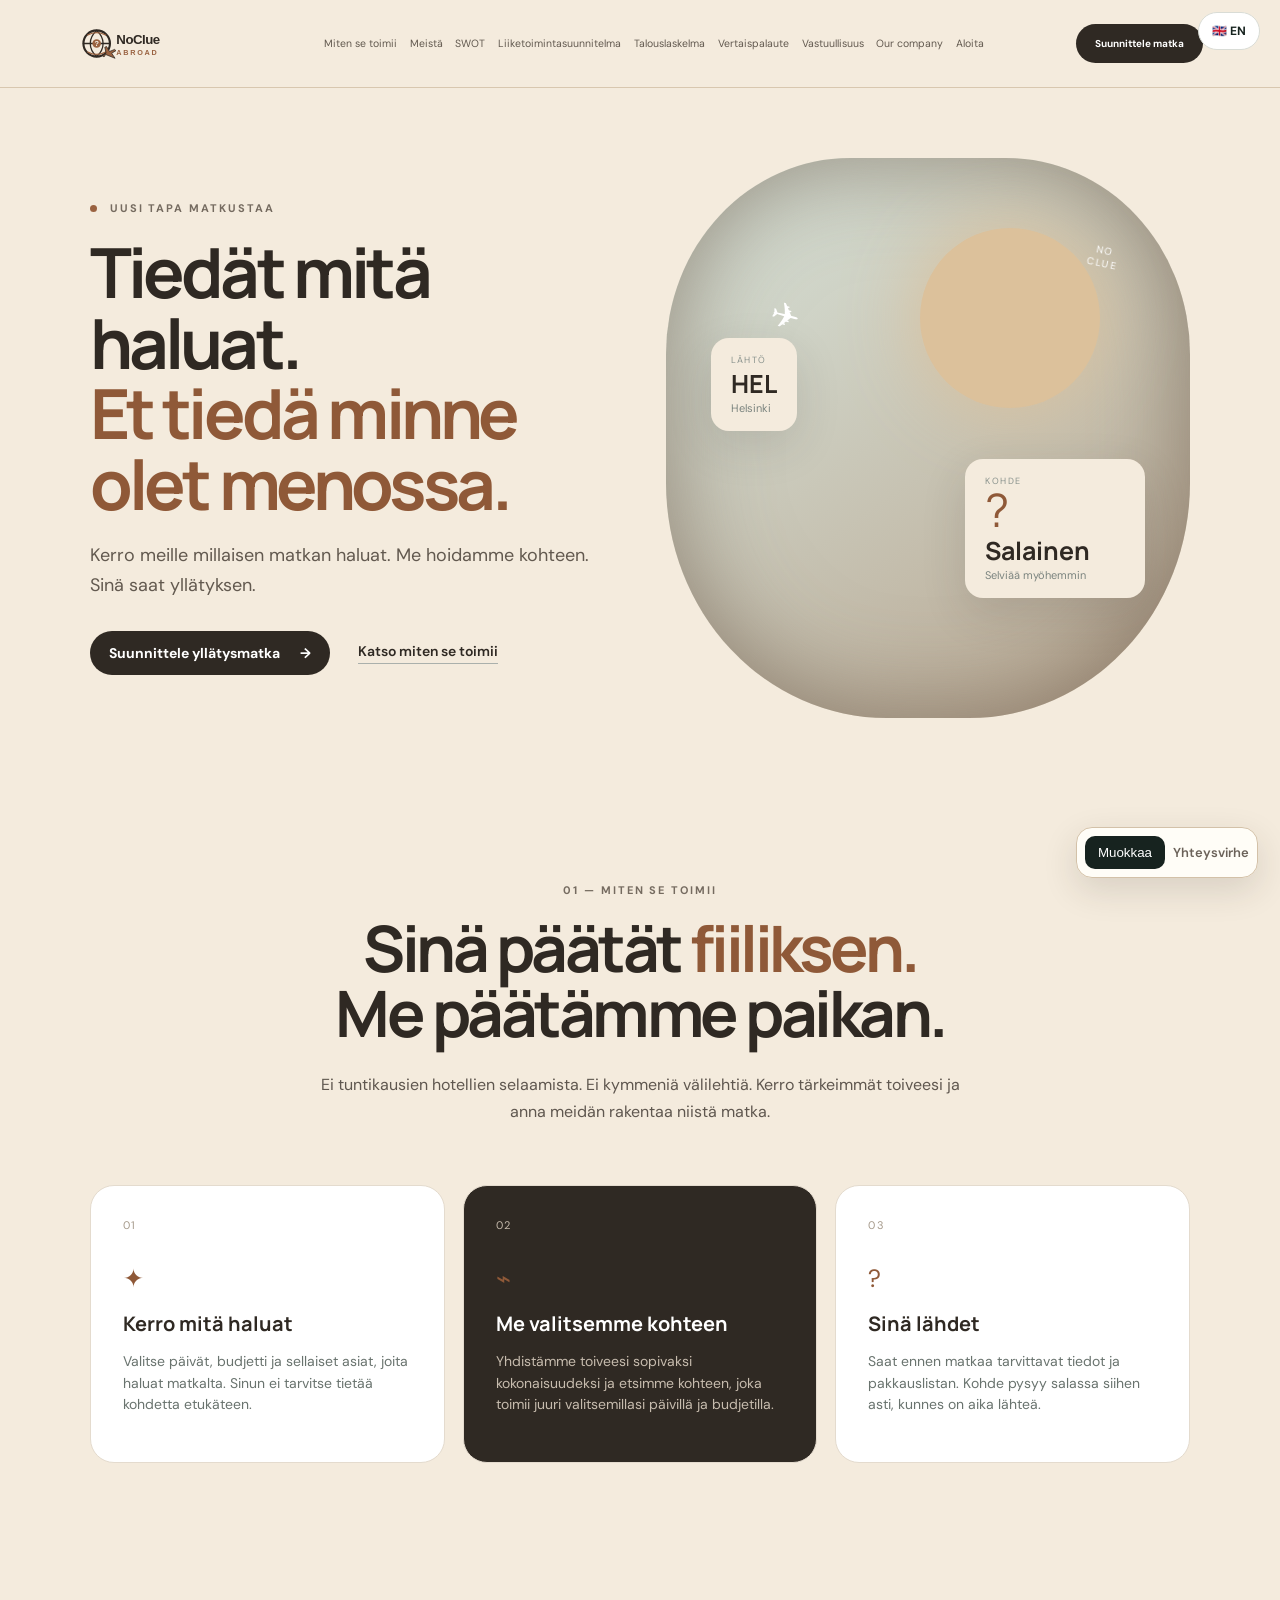
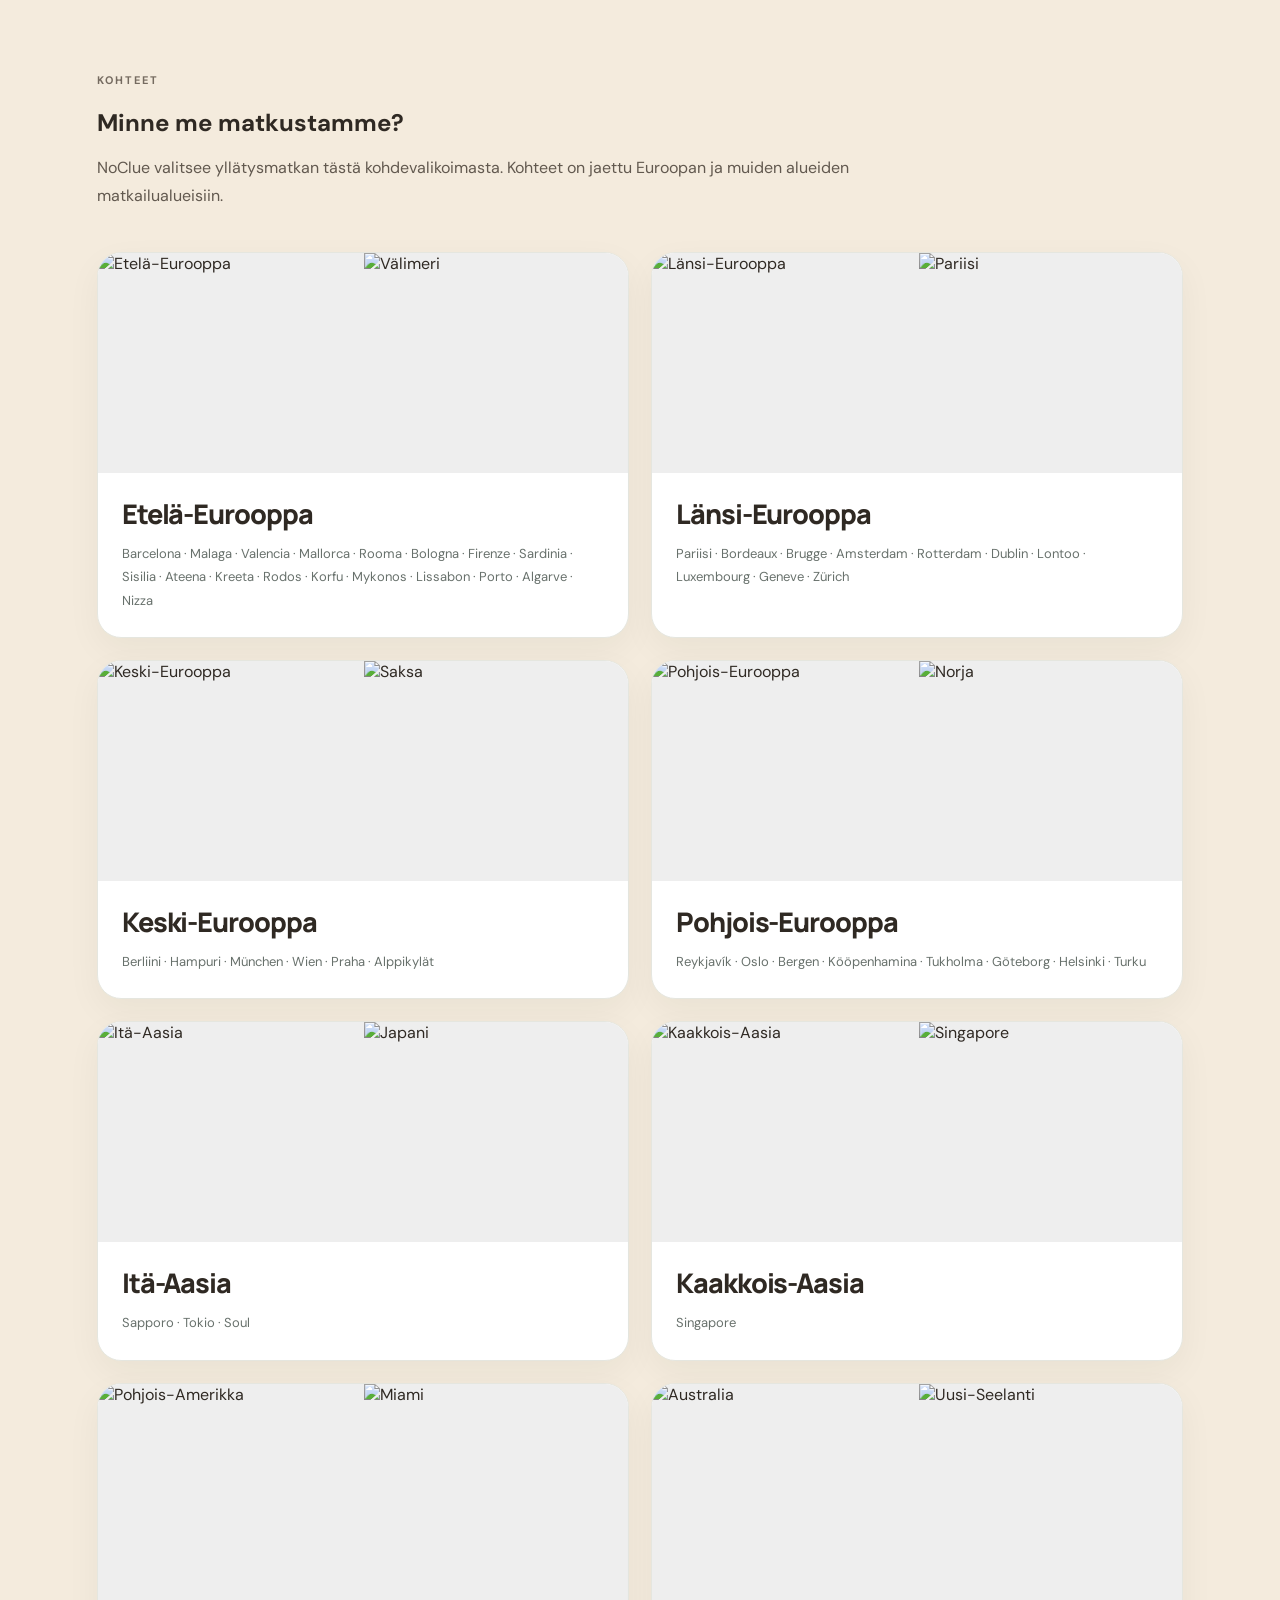
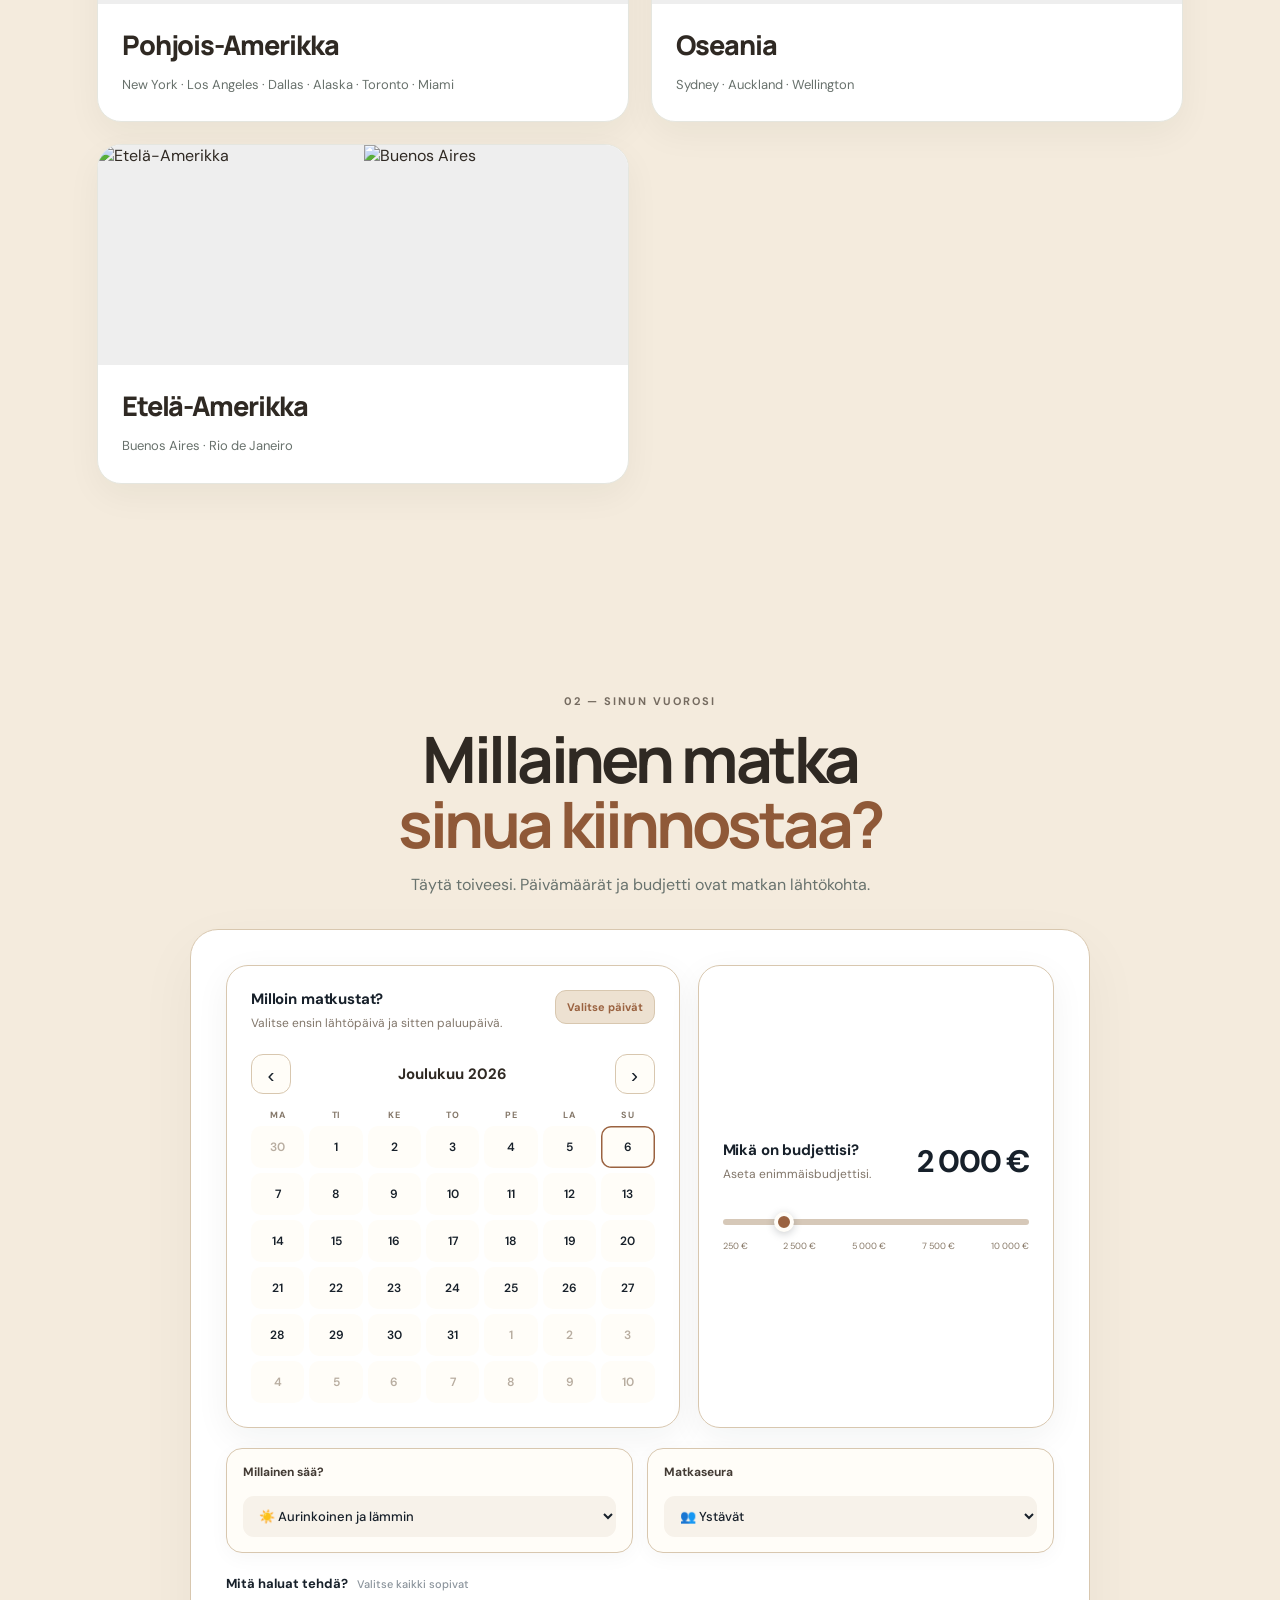
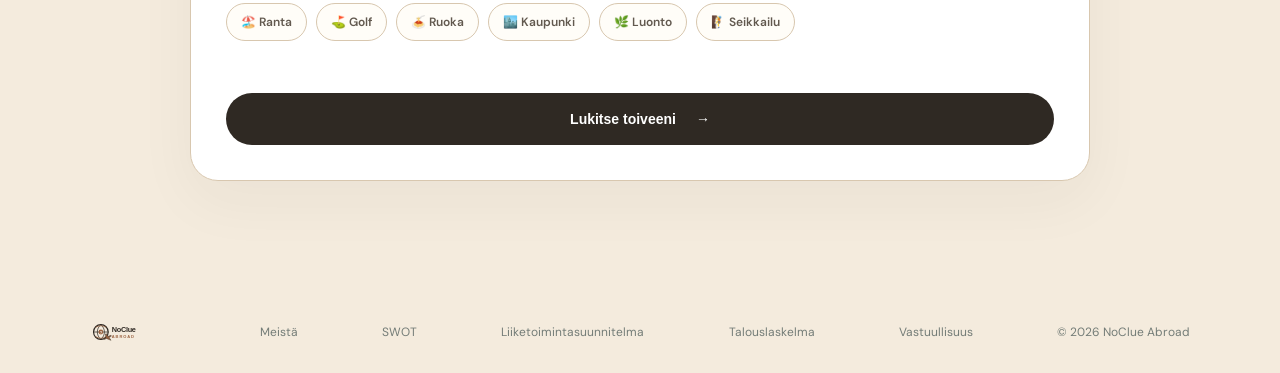
==== commit acfa7427: "Reduce top navigation font size so all links fit" ====
--- a/index.html
+++ b/index.html
@@ -1,5 +1,6 @@
 <!doctype html>
-<html lang="fi"><head><meta charset="UTF-8" /><meta name="viewport" content="width=device-width, initial-scale=1.0" /><meta name="description" content="NoClue Abroad – yllätysmatka, jossa tiedät mitä haluat, mutta et minne olet menossa." /><title>NoClue Abroad — Tiedät mitä haluat. Et minne olet menossa.</title><link rel="preconnect" href="https://fonts.googleapis.com"><link rel="preconnect" href="https://fonts.gstatic.com" crossorigin><link href="https://fonts.googleapis.com/css2?family=DM+Sans:wght@400;500;600;700&family=Manrope:wght@700;800&display=swap" rel="stylesheet"><link rel="stylesheet" href="styles.css?v=20260930" /><link rel="stylesheet" href="planner.css" /></head>
+<html lang="fi"><head><meta charset="UTF-8" /><meta name="viewport" content="width=device-width, initial-scale=1.0" /><meta name="description" content="NoClue Abroad – yllätysmatka, jossa tiedät mitä haluat, mutta et minne olet menossa." /><title>NoClue Abroad — Tiedät mitä haluat. Et minne olet menossa.</title><link rel="preconnect" href="https://fonts.googleapis.com"><link rel="preconnect" href="https://fonts.gstatic.com" crossorigin><link href="https://fonts.googleapis.com/css2?family=DM+Sans:wght@400;500;600;700&family=Manrope:wght@700;800&display=swap" rel="stylesheet"><link rel="stylesheet" href="styles.css?v=20260930" /><link rel="stylesheet" href="planner.css" />
+<style>.nav nav{gap:clamp(9px,1vw,16px)}.nav nav a{font-size:clamp(10px,0.82vw,13px);white-space:nowrap}.nav-button{font-size:clamp(10px,0.78vw,12px);white-space:nowrap}</style></head>
 <body><header class="nav"><a class="brand" href="index.html" aria-label="NoClue Abroad etusivu"><img class="logo" src="logo.svg" alt="NoClue Abroad"></a><nav><a href="#how">Miten se toimii</a><a href="about.html">Meistä</a><a href="swot.html">SWOT</a><a href="business-plan.html">Liiketoimintasuunnitelma</a><a href="financial-plan.html">Talouslaskelma</a><a href="feedback.html">Vertaispalaute</a><a href="responsibility.html">Vastuullisuus</a><a href="company-english.html">Our company</a><a href="#trip">Aloita</a></nav><a class="nav-button" href="#trip">Suunnittele matka</a><a class="nca-language-button" href="english.html" aria-label="English" title="English" style="position:fixed!important;top:12px!important;right:20px!important;z-index:2147483647!important;display:inline-flex!important;align-items:center;justify-content:center;border:1px solid #d9dcd6;background:#fff;color:#17231f;border-radius:999px;padding:10px 13px;font:700 12px 'DM Sans',sans-serif;cursor:pointer;white-space:nowrap;text-decoration:none;pointer-events:auto!important;">🇬🇧 EN</a></header>
 <main id="top"><section class="hero"><div class="hero-copy"><div class="eyebrow"><span></span> Uusi tapa matkustaa</div><h1>Tiedät mitä haluat.<br><em>Et tiedä minne olet menossa.</em></h1><p class="hero-text">Kerro meille millaisen matkan haluat. Me hoidamme kohteen. Sinä saat yllätyksen.</p><div class="hero-actions"><a class="primary-button" href="#trip">Suunnittele yllätysmatka <span>→</span></a><a class="text-button" href="#how">Katso miten se toimii</a></div></div><div class="hero-visual"><div class="sun"></div><div class="plane">✈</div><div class="destination-card top-card"><span class="mini-label">LÄHTÖ</span><strong>HEL</strong><span>Helsinki</span></div><div class="destination-card mystery-card"><span class="mini-label">KOHDE</span><div class="question">?</div><strong>Salainen</strong><span>Selviää myöhemmin</span></div><div class="route route-one"></div><div class="route route-two"></div><div class="stamp">NO<br>CLUE</div></div></section>
 <section class="section intro" id="how"><div class="section-kicker">01 — Miten se toimii</div><h2>Sinä päätät <span>fiiliksen.</span><br>Me päätämme paikan.</h2><p>Ei tuntikausien hotellien selaamista. Ei kymmeniä välilehtiä. Kerro tärkeimmät toiveesi ja anna meidän rakentaa niistä matka.</p><div class="steps"><article class="step-card"><div class="number">01</div><div class="icon">✦</div><h3>Kerro mitä haluat</h3><p>Valitse päivät, budjetti ja sellaiset asiat, joita haluat matkalta. Sinun ei tarvitse tietää kohdetta etukäteen.</p></article><article class="step-card featured"><div class="number">02</div><div class="icon">⌁</div><h3>Me valitsemme kohteen</h3><p>Yhdistämme toiveesi sopivaksi kokonaisuudeksi ja etsimme kohteen, joka toimii juuri valitsemillasi päivillä ja budjetilla.</p></article><article class="step-card"><div class="number">03</div><div class="icon">?</div><h3>Sinä lähdet</h3><p>Saat ennen matkaa tarvittavat tiedot ja pakkauslistan. Kohde pysyy salassa siihen asti, kunnes on aika lähteä.</p></article></div></section>
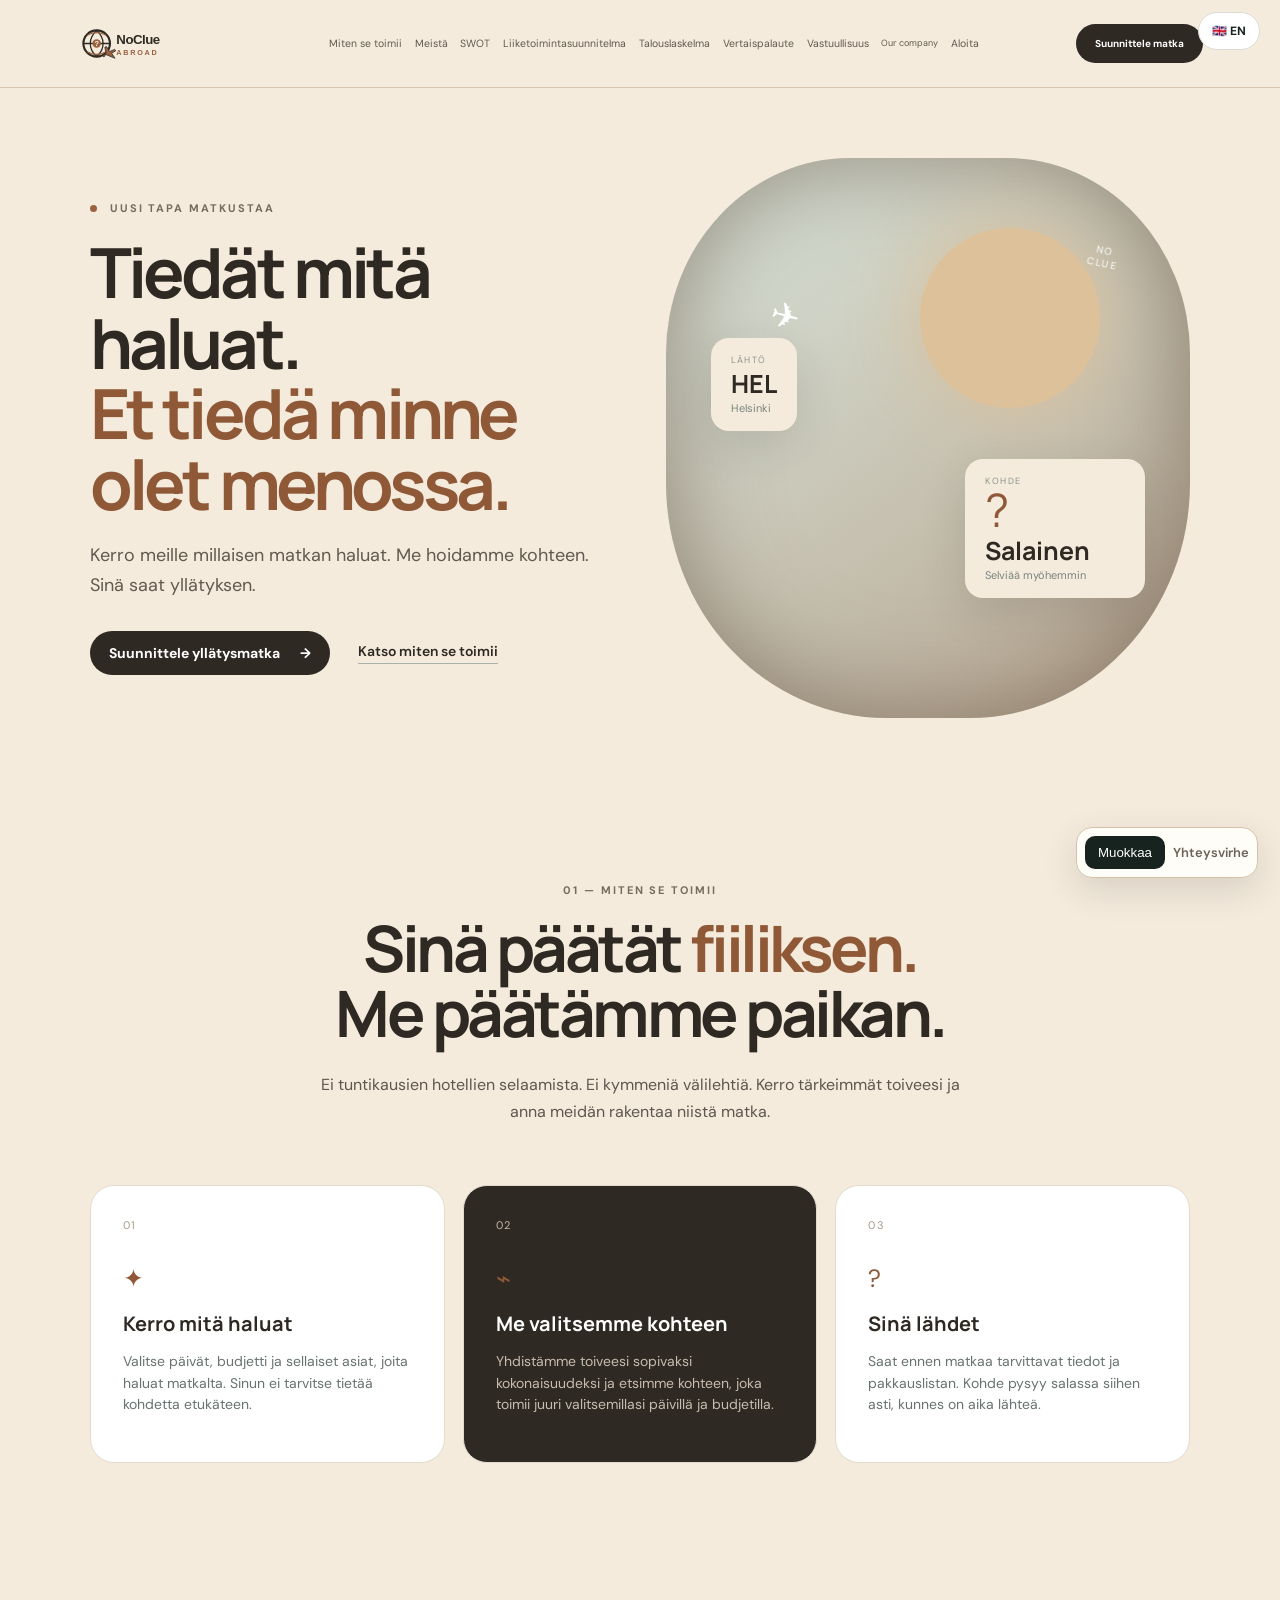
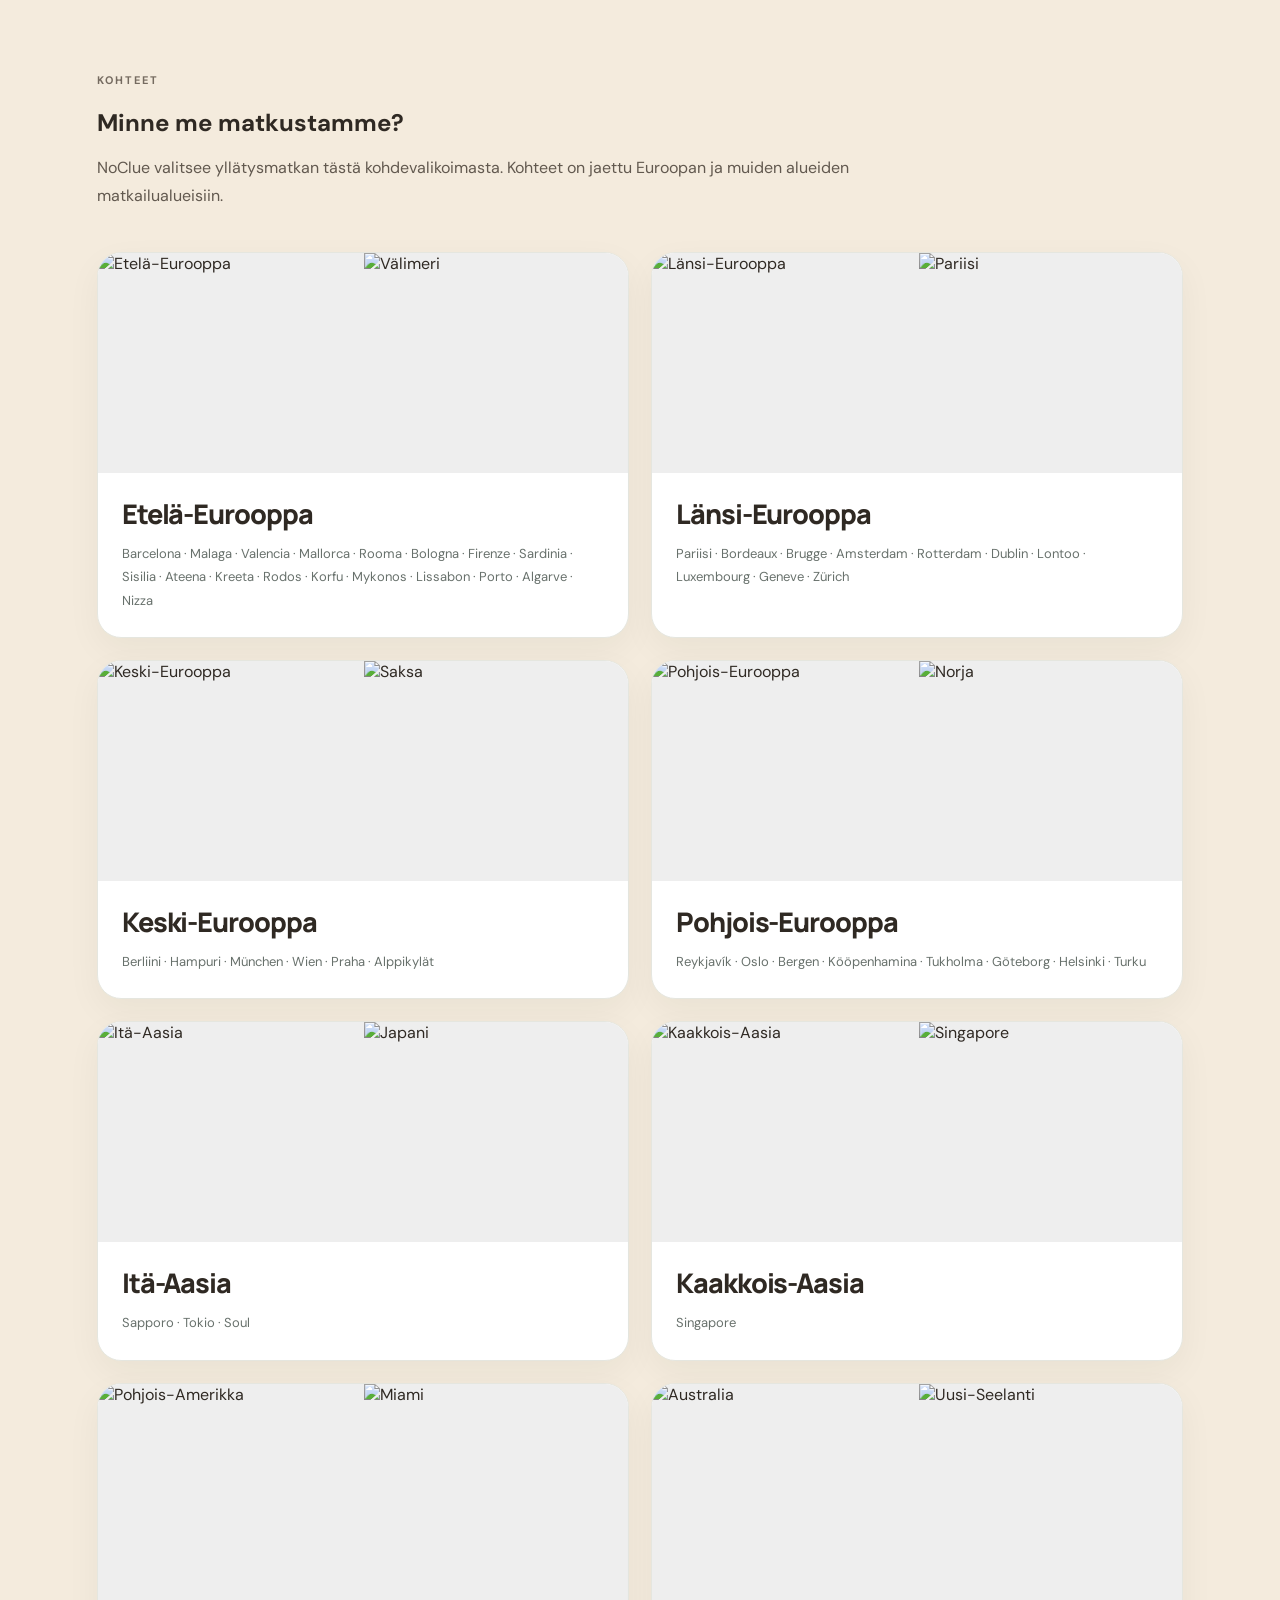
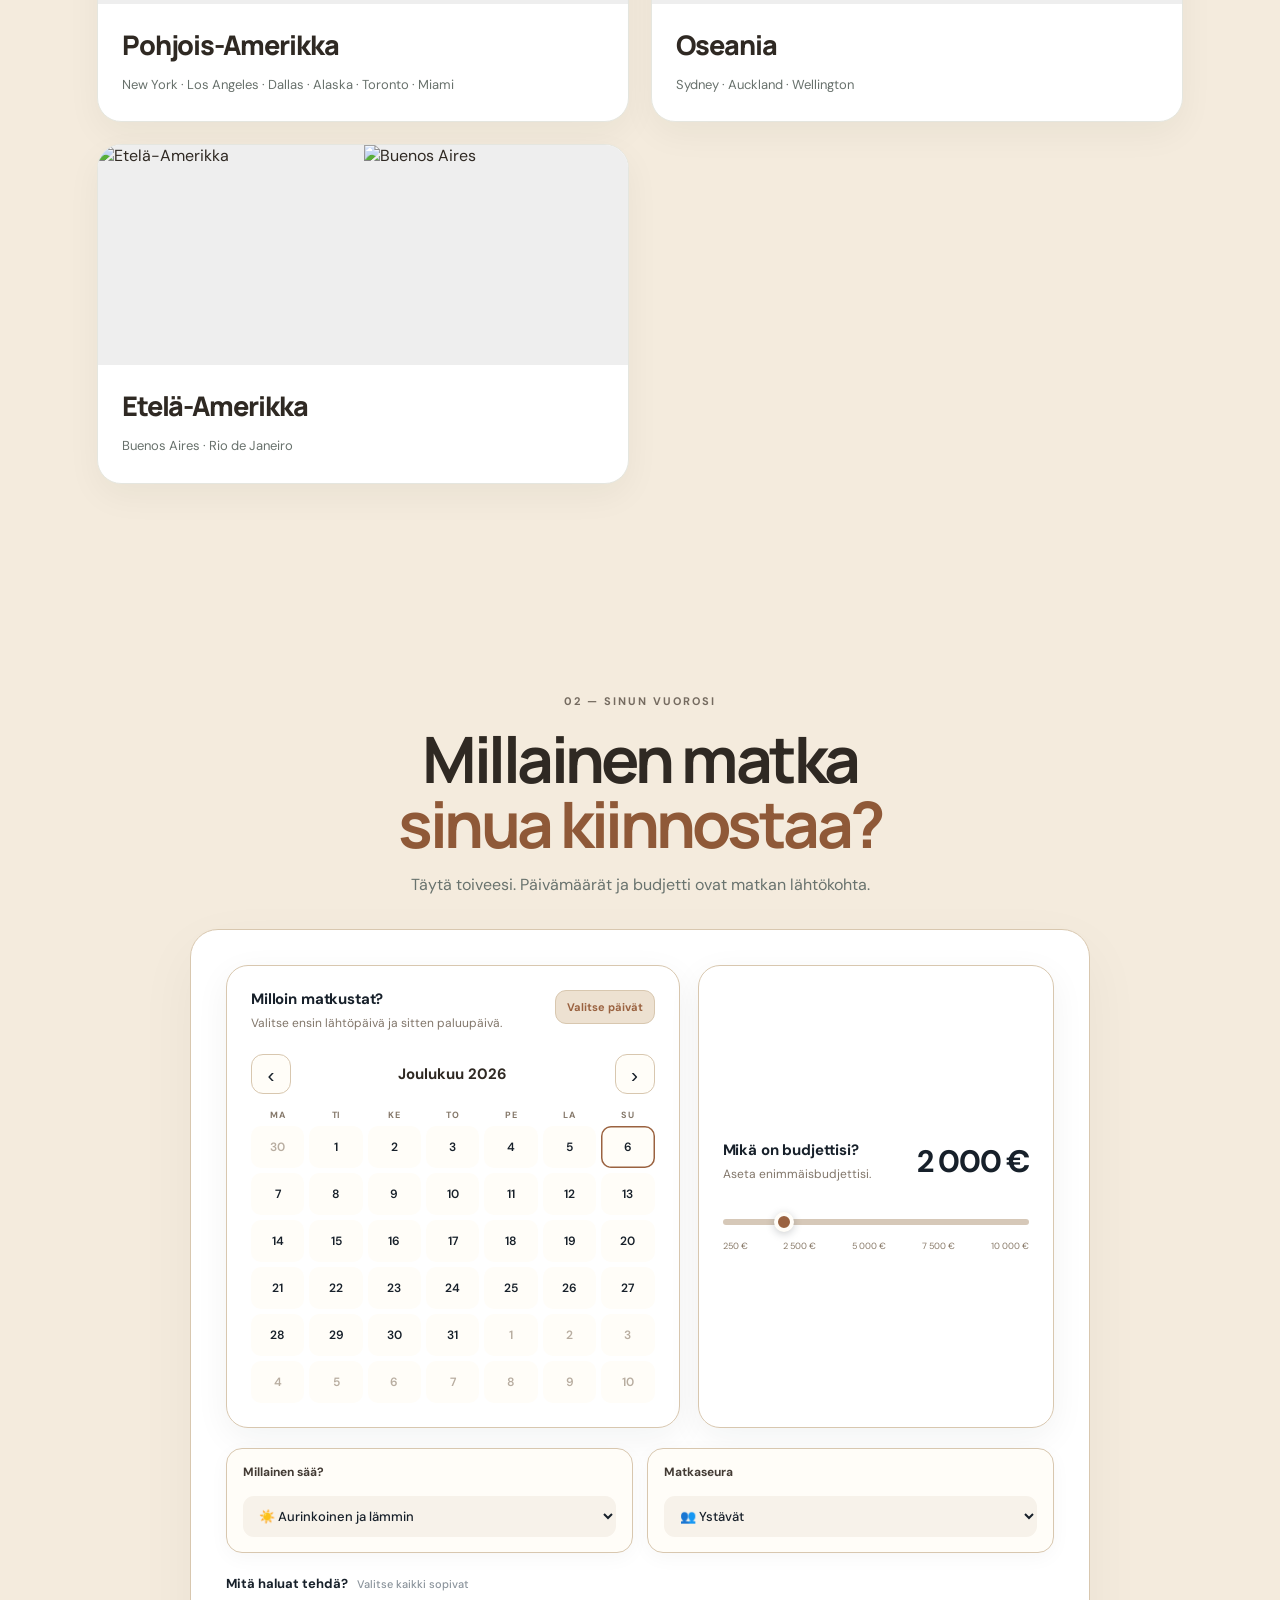
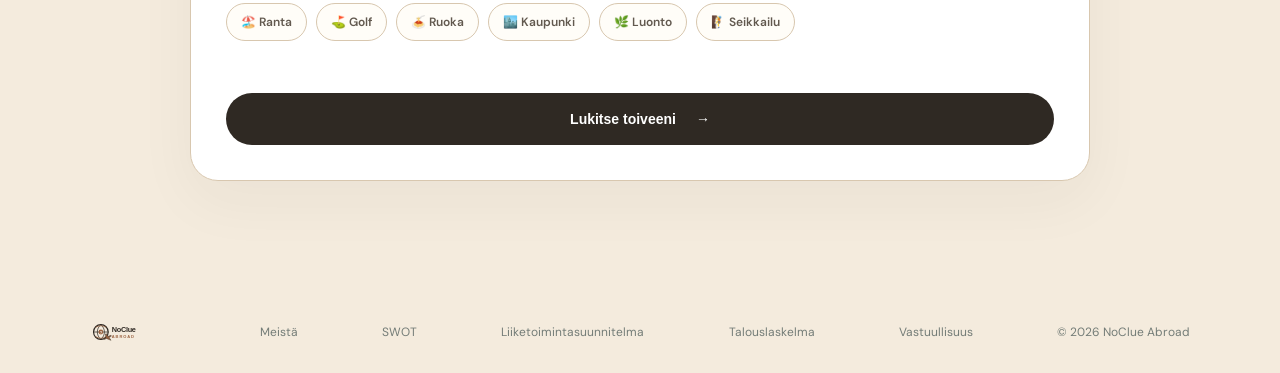
==== commit e2a29d5c: "Move Our Company to end of navigation and reduce font" ====
--- a/index.html
+++ b/index.html
@@ -1,6 +1,8 @@
 <!doctype html>
 <html lang="fi"><head><meta charset="UTF-8" /><meta name="viewport" content="width=device-width, initial-scale=1.0" /><meta name="description" content="NoClue Abroad – yllätysmatka, jossa tiedät mitä haluat, mutta et minne olet menossa." /><title>NoClue Abroad — Tiedät mitä haluat. Et minne olet menossa.</title><link rel="preconnect" href="https://fonts.googleapis.com"><link rel="preconnect" href="https://fonts.gstatic.com" crossorigin><link href="https://fonts.googleapis.com/css2?family=DM+Sans:wght@400;500;600;700&family=Manrope:wght@700;800&display=swap" rel="stylesheet"><link rel="stylesheet" href="styles.css?v=20260930" /><link rel="stylesheet" href="planner.css" />
-<style>.nav nav{gap:clamp(9px,1vw,16px)}.nav nav a{font-size:clamp(10px,0.82vw,13px);white-space:nowrap}.nav-button{font-size:clamp(10px,0.78vw,12px);white-space:nowrap}</style></head>
+<style>
+.nav nav a[href="company-english.html"]{font-size:clamp(9px,0.68vw,11px)!important;}
+.nav nav{gap:clamp(9px,1vw,16px)}.nav nav a{font-size:clamp(10px,0.82vw,13px);white-space:nowrap}.nav-button{font-size:clamp(10px,0.78vw,12px);white-space:nowrap}</style></head>
 <body><header class="nav"><a class="brand" href="index.html" aria-label="NoClue Abroad etusivu"><img class="logo" src="logo.svg" alt="NoClue Abroad"></a><nav><a href="#how">Miten se toimii</a><a href="about.html">Meistä</a><a href="swot.html">SWOT</a><a href="business-plan.html">Liiketoimintasuunnitelma</a><a href="financial-plan.html">Talouslaskelma</a><a href="feedback.html">Vertaispalaute</a><a href="responsibility.html">Vastuullisuus</a><a href="company-english.html">Our company</a><a href="#trip">Aloita</a></nav><a class="nav-button" href="#trip">Suunnittele matka</a><a class="nca-language-button" href="english.html" aria-label="English" title="English" style="position:fixed!important;top:12px!important;right:20px!important;z-index:2147483647!important;display:inline-flex!important;align-items:center;justify-content:center;border:1px solid #d9dcd6;background:#fff;color:#17231f;border-radius:999px;padding:10px 13px;font:700 12px 'DM Sans',sans-serif;cursor:pointer;white-space:nowrap;text-decoration:none;pointer-events:auto!important;">🇬🇧 EN</a></header>
 <main id="top"><section class="hero"><div class="hero-copy"><div class="eyebrow"><span></span> Uusi tapa matkustaa</div><h1>Tiedät mitä haluat.<br><em>Et tiedä minne olet menossa.</em></h1><p class="hero-text">Kerro meille millaisen matkan haluat. Me hoidamme kohteen. Sinä saat yllätyksen.</p><div class="hero-actions"><a class="primary-button" href="#trip">Suunnittele yllätysmatka <span>→</span></a><a class="text-button" href="#how">Katso miten se toimii</a></div></div><div class="hero-visual"><div class="sun"></div><div class="plane">✈</div><div class="destination-card top-card"><span class="mini-label">LÄHTÖ</span><strong>HEL</strong><span>Helsinki</span></div><div class="destination-card mystery-card"><span class="mini-label">KOHDE</span><div class="question">?</div><strong>Salainen</strong><span>Selviää myöhemmin</span></div><div class="route route-one"></div><div class="route route-two"></div><div class="stamp">NO<br>CLUE</div></div></section>
 <section class="section intro" id="how"><div class="section-kicker">01 — Miten se toimii</div><h2>Sinä päätät <span>fiiliksen.</span><br>Me päätämme paikan.</h2><p>Ei tuntikausien hotellien selaamista. Ei kymmeniä välilehtiä. Kerro tärkeimmät toiveesi ja anna meidän rakentaa niistä matka.</p><div class="steps"><article class="step-card"><div class="number">01</div><div class="icon">✦</div><h3>Kerro mitä haluat</h3><p>Valitse päivät, budjetti ja sellaiset asiat, joita haluat matkalta. Sinun ei tarvitse tietää kohdetta etukäteen.</p></article><article class="step-card featured"><div class="number">02</div><div class="icon">⌁</div><h3>Me valitsemme kohteen</h3><p>Yhdistämme toiveesi sopivaksi kokonaisuudeksi ja etsimme kohteen, joka toimii juuri valitsemillasi päivillä ja budjetilla.</p></article><article class="step-card"><div class="number">03</div><div class="icon">?</div><h3>Sinä lähdet</h3><p>Saat ennen matkaa tarvittavat tiedot ja pakkauslistan. Kohde pysyy salassa siihen asti, kunnes on aika lähteä.</p></article></div></section>
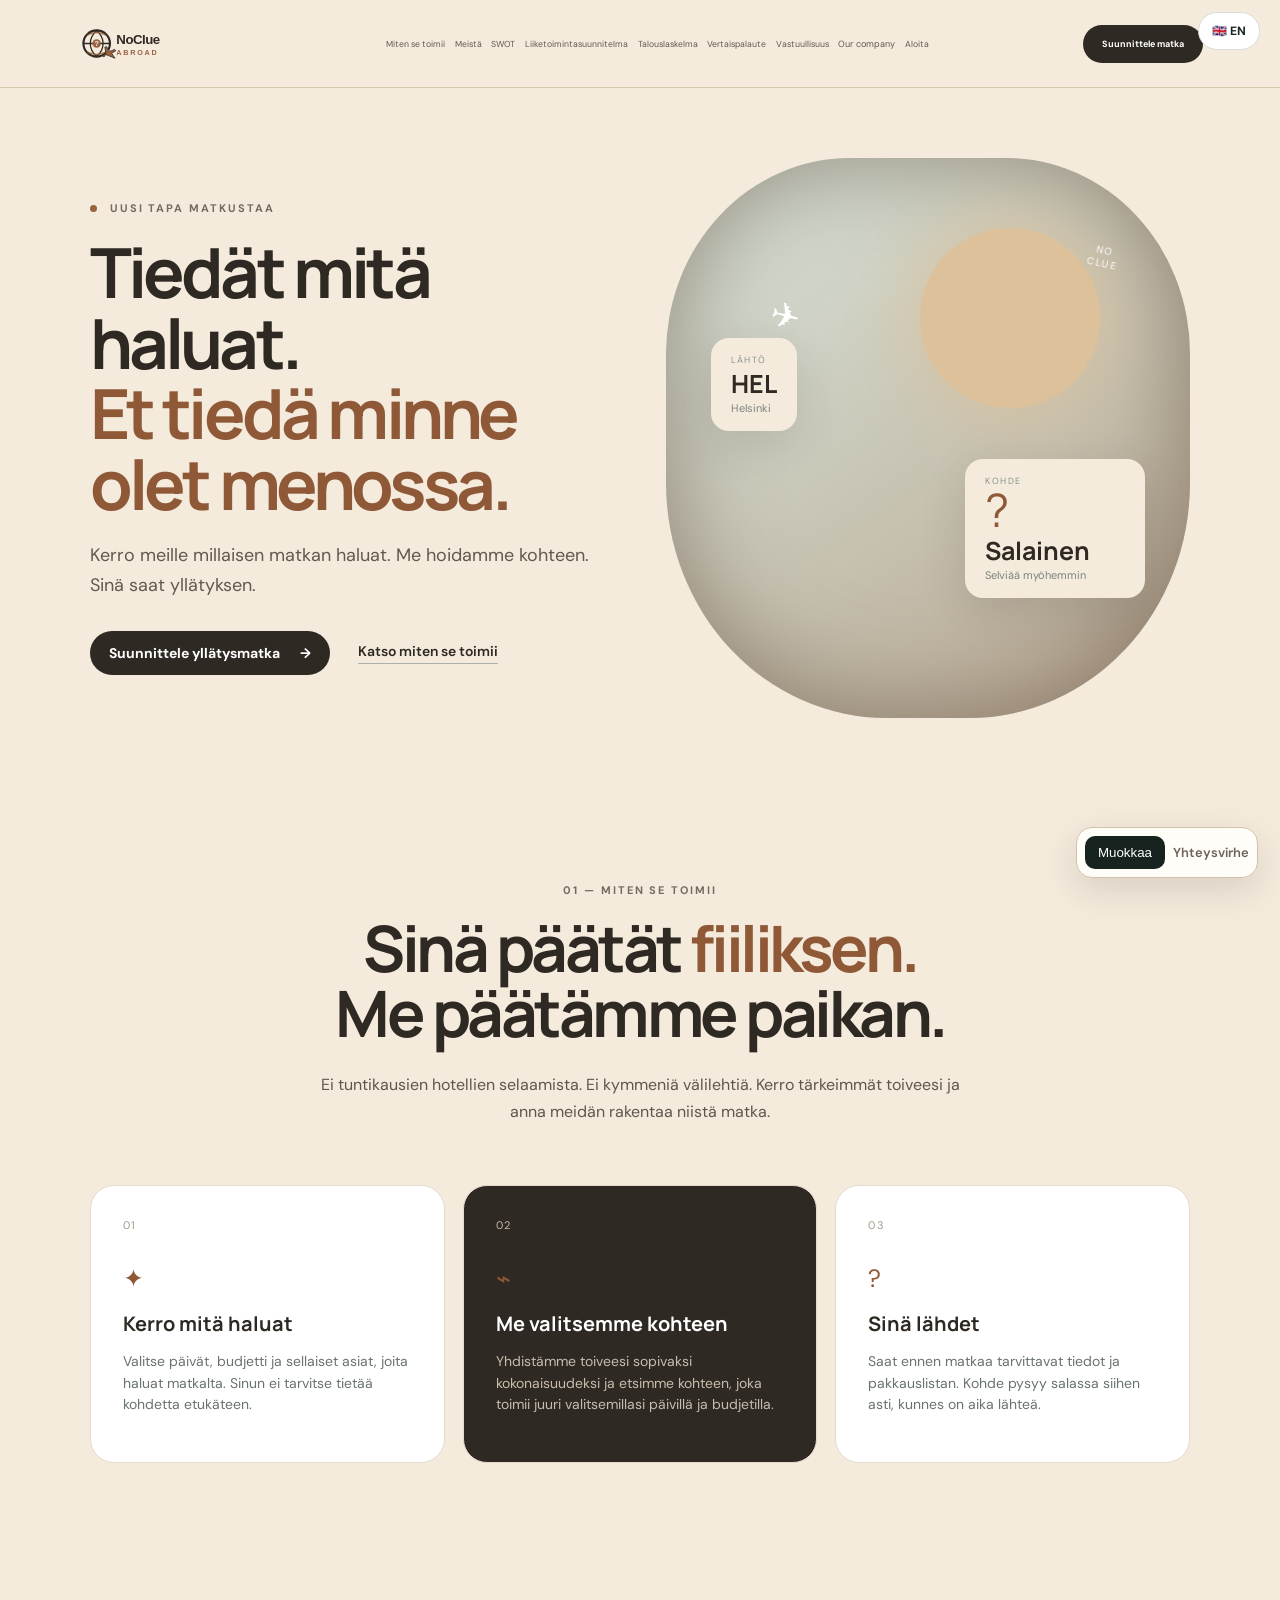
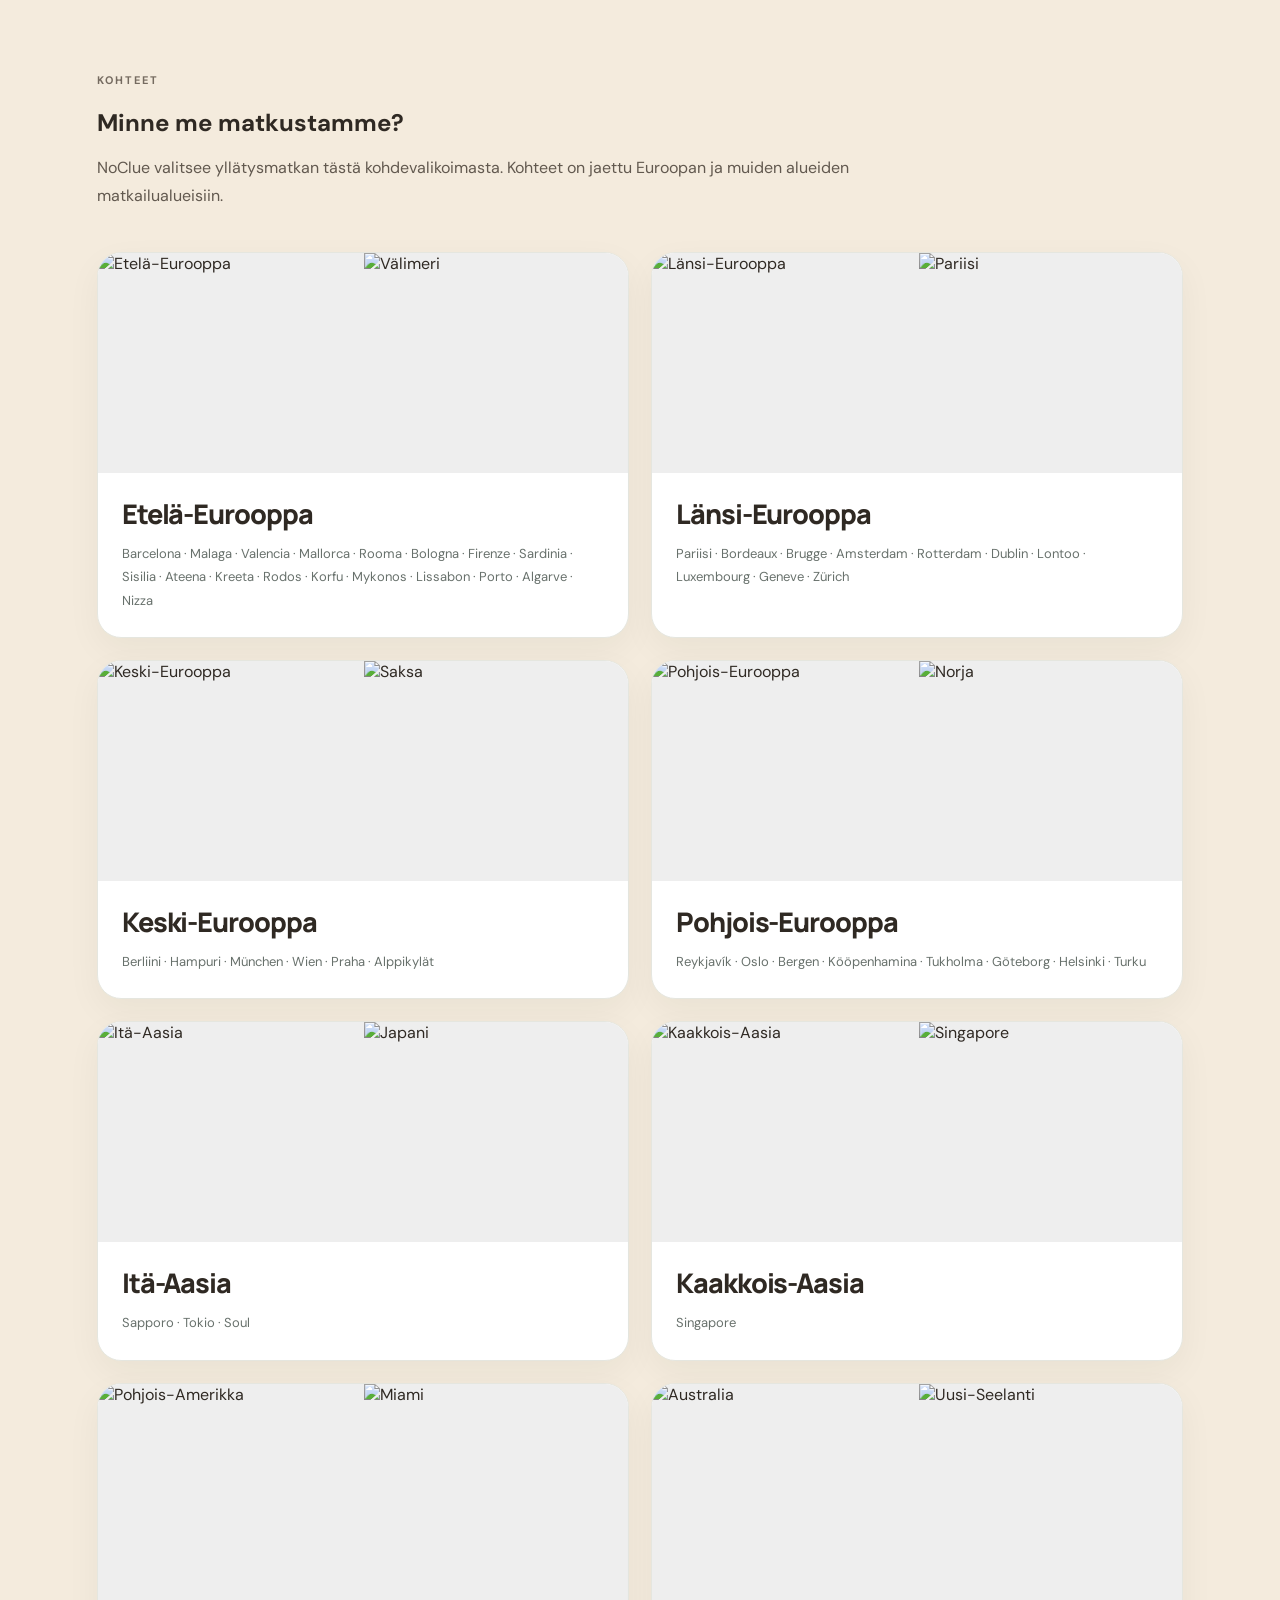
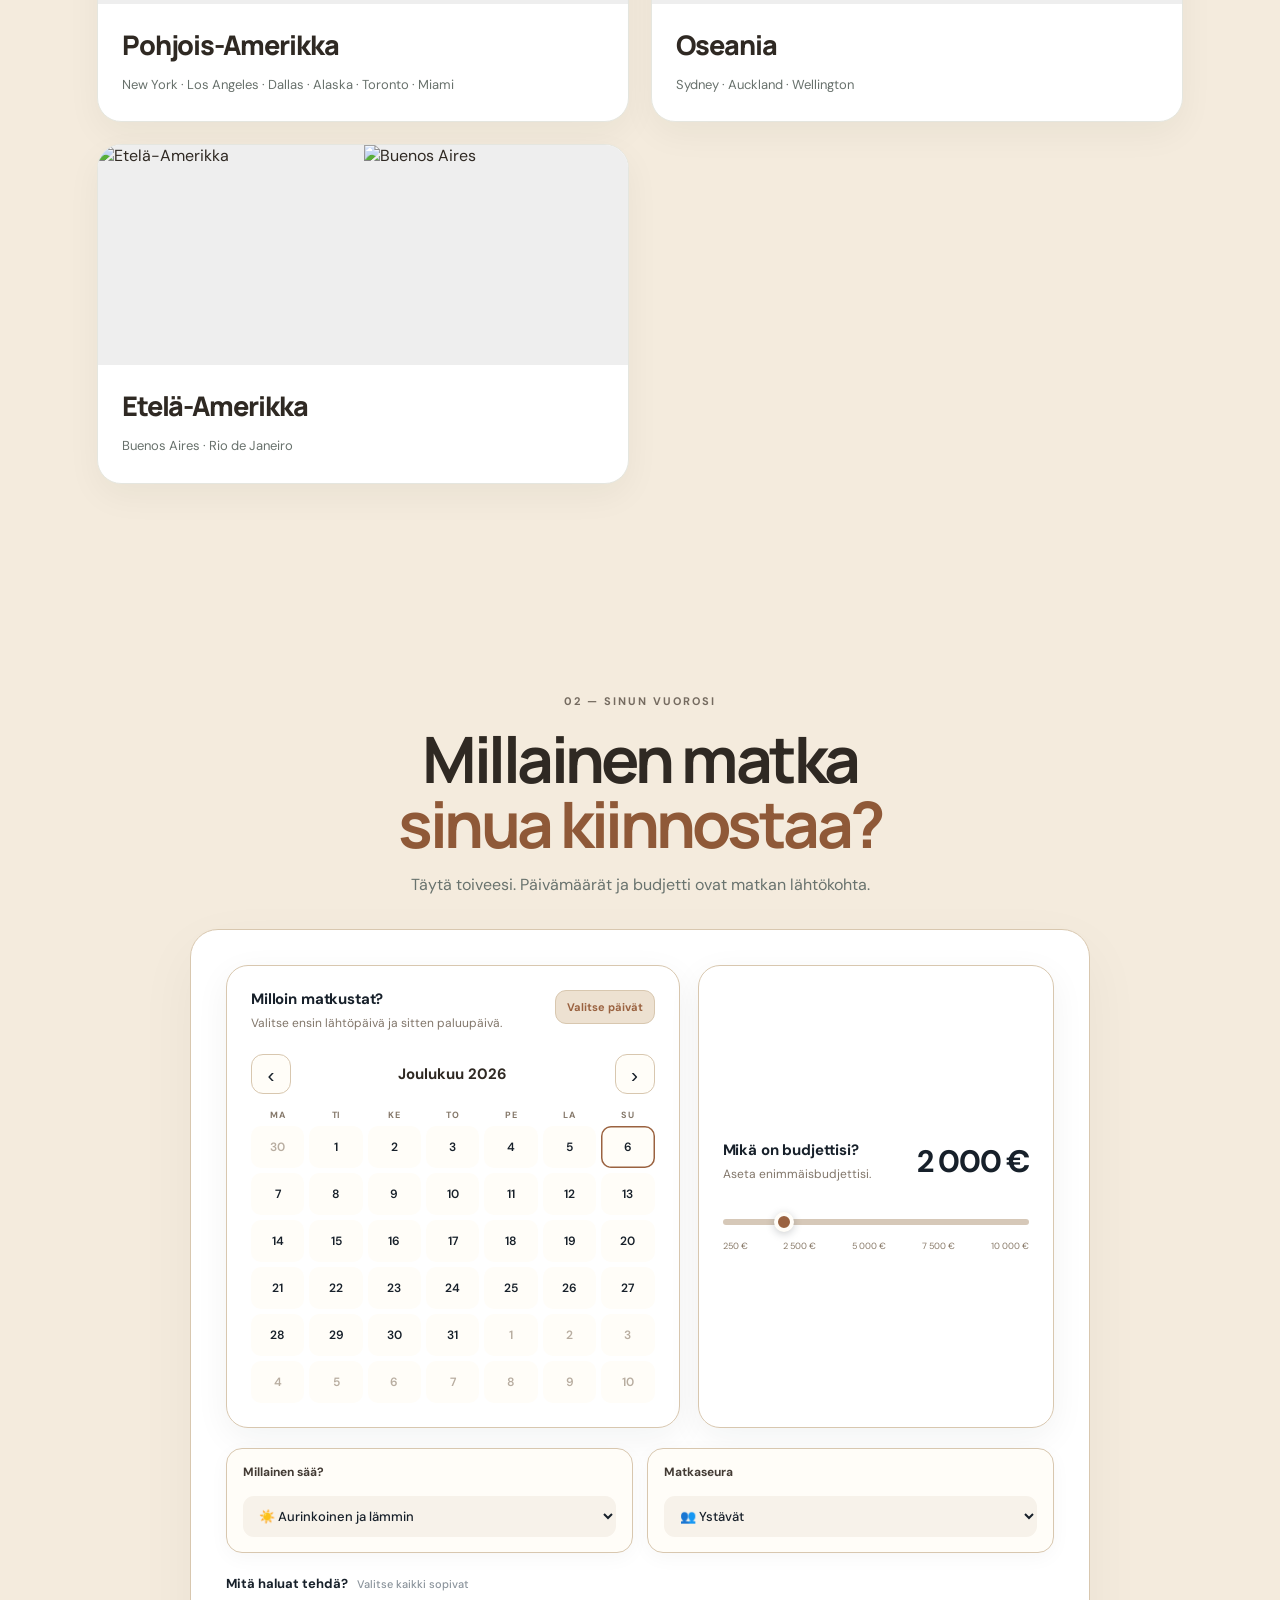
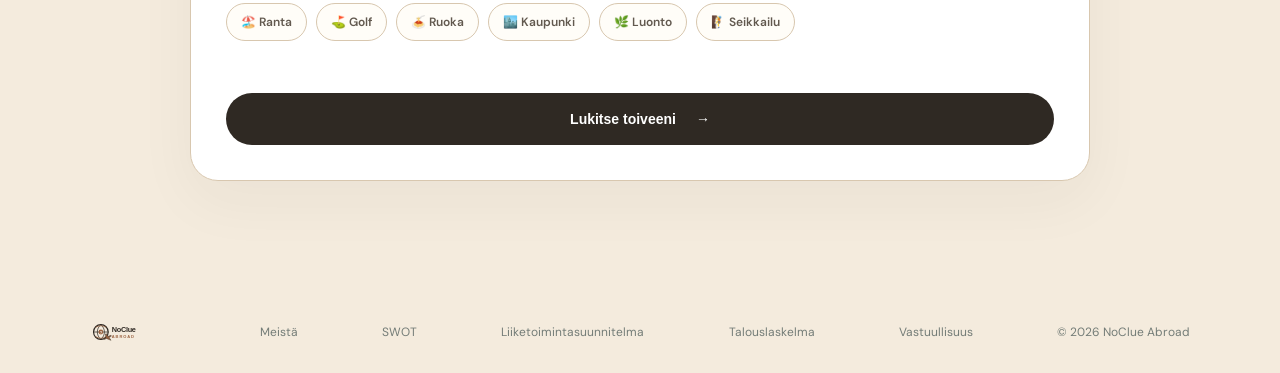
==== commit 0adbd972: "Slightly reduce navigation font size" ====
--- a/index.html
+++ b/index.html
@@ -2,7 +2,7 @@
 <html lang="fi"><head><meta charset="UTF-8" /><meta name="viewport" content="width=device-width, initial-scale=1.0" /><meta name="description" content="NoClue Abroad – yllätysmatka, jossa tiedät mitä haluat, mutta et minne olet menossa." /><title>NoClue Abroad — Tiedät mitä haluat. Et minne olet menossa.</title><link rel="preconnect" href="https://fonts.googleapis.com"><link rel="preconnect" href="https://fonts.gstatic.com" crossorigin><link href="https://fonts.googleapis.com/css2?family=DM+Sans:wght@400;500;600;700&family=Manrope:wght@700;800&display=swap" rel="stylesheet"><link rel="stylesheet" href="styles.css?v=20260930" /><link rel="stylesheet" href="planner.css" />
 <style>
 .nav nav a[href="company-english.html"]{font-size:clamp(9px,0.68vw,11px)!important;}
-.nav nav{gap:clamp(9px,1vw,16px)}.nav nav a{font-size:clamp(10px,0.82vw,13px);white-space:nowrap}.nav-button{font-size:clamp(10px,0.78vw,12px);white-space:nowrap}</style></head>
+.nav nav{gap:clamp(9px,1vw,16px)}.nav nav a{font-size:clamp(10px,0.82vw,13px);white-space:nowrap}.nav-button{font-size:clamp(10px,0.78vw,12px);white-space:nowrap}</style><style id="compact-nav-font">.nav nav{gap:clamp(7px,.75vw,12px)!important}.nav nav a{font-size:clamp(8.5px,.68vw,10.5px)!important;white-space:nowrap}.nav-button{font-size:clamp(9px,.68vw,10.5px)!important;white-space:nowrap}</style></head>
 <body><header class="nav"><a class="brand" href="index.html" aria-label="NoClue Abroad etusivu"><img class="logo" src="logo.svg" alt="NoClue Abroad"></a><nav><a href="#how">Miten se toimii</a><a href="about.html">Meistä</a><a href="swot.html">SWOT</a><a href="business-plan.html">Liiketoimintasuunnitelma</a><a href="financial-plan.html">Talouslaskelma</a><a href="feedback.html">Vertaispalaute</a><a href="responsibility.html">Vastuullisuus</a><a href="company-english.html">Our company</a><a href="#trip">Aloita</a></nav><a class="nav-button" href="#trip">Suunnittele matka</a><a class="nca-language-button" href="english.html" aria-label="English" title="English" style="position:fixed!important;top:12px!important;right:20px!important;z-index:2147483647!important;display:inline-flex!important;align-items:center;justify-content:center;border:1px solid #d9dcd6;background:#fff;color:#17231f;border-radius:999px;padding:10px 13px;font:700 12px 'DM Sans',sans-serif;cursor:pointer;white-space:nowrap;text-decoration:none;pointer-events:auto!important;">🇬🇧 EN</a></header>
 <main id="top"><section class="hero"><div class="hero-copy"><div class="eyebrow"><span></span> Uusi tapa matkustaa</div><h1>Tiedät mitä haluat.<br><em>Et tiedä minne olet menossa.</em></h1><p class="hero-text">Kerro meille millaisen matkan haluat. Me hoidamme kohteen. Sinä saat yllätyksen.</p><div class="hero-actions"><a class="primary-button" href="#trip">Suunnittele yllätysmatka <span>→</span></a><a class="text-button" href="#how">Katso miten se toimii</a></div></div><div class="hero-visual"><div class="sun"></div><div class="plane">✈</div><div class="destination-card top-card"><span class="mini-label">LÄHTÖ</span><strong>HEL</strong><span>Helsinki</span></div><div class="destination-card mystery-card"><span class="mini-label">KOHDE</span><div class="question">?</div><strong>Salainen</strong><span>Selviää myöhemmin</span></div><div class="route route-one"></div><div class="route route-two"></div><div class="stamp">NO<br>CLUE</div></div></section>
 <section class="section intro" id="how"><div class="section-kicker">01 — Miten se toimii</div><h2>Sinä päätät <span>fiiliksen.</span><br>Me päätämme paikan.</h2><p>Ei tuntikausien hotellien selaamista. Ei kymmeniä välilehtiä. Kerro tärkeimmät toiveesi ja anna meidän rakentaa niistä matka.</p><div class="steps"><article class="step-card"><div class="number">01</div><div class="icon">✦</div><h3>Kerro mitä haluat</h3><p>Valitse päivät, budjetti ja sellaiset asiat, joita haluat matkalta. Sinun ei tarvitse tietää kohdetta etukäteen.</p></article><article class="step-card featured"><div class="number">02</div><div class="icon">⌁</div><h3>Me valitsemme kohteen</h3><p>Yhdistämme toiveesi sopivaksi kokonaisuudeksi ja etsimme kohteen, joka toimii juuri valitsemillasi päivillä ja budjetilla.</p></article><article class="step-card"><div class="number">03</div><div class="icon">?</div><h3>Sinä lähdet</h3><p>Saat ennen matkaa tarvittavat tiedot ja pakkauslistan. Kohde pysyy salassa siihen asti, kunnes on aika lähteä.</p></article></div></section>
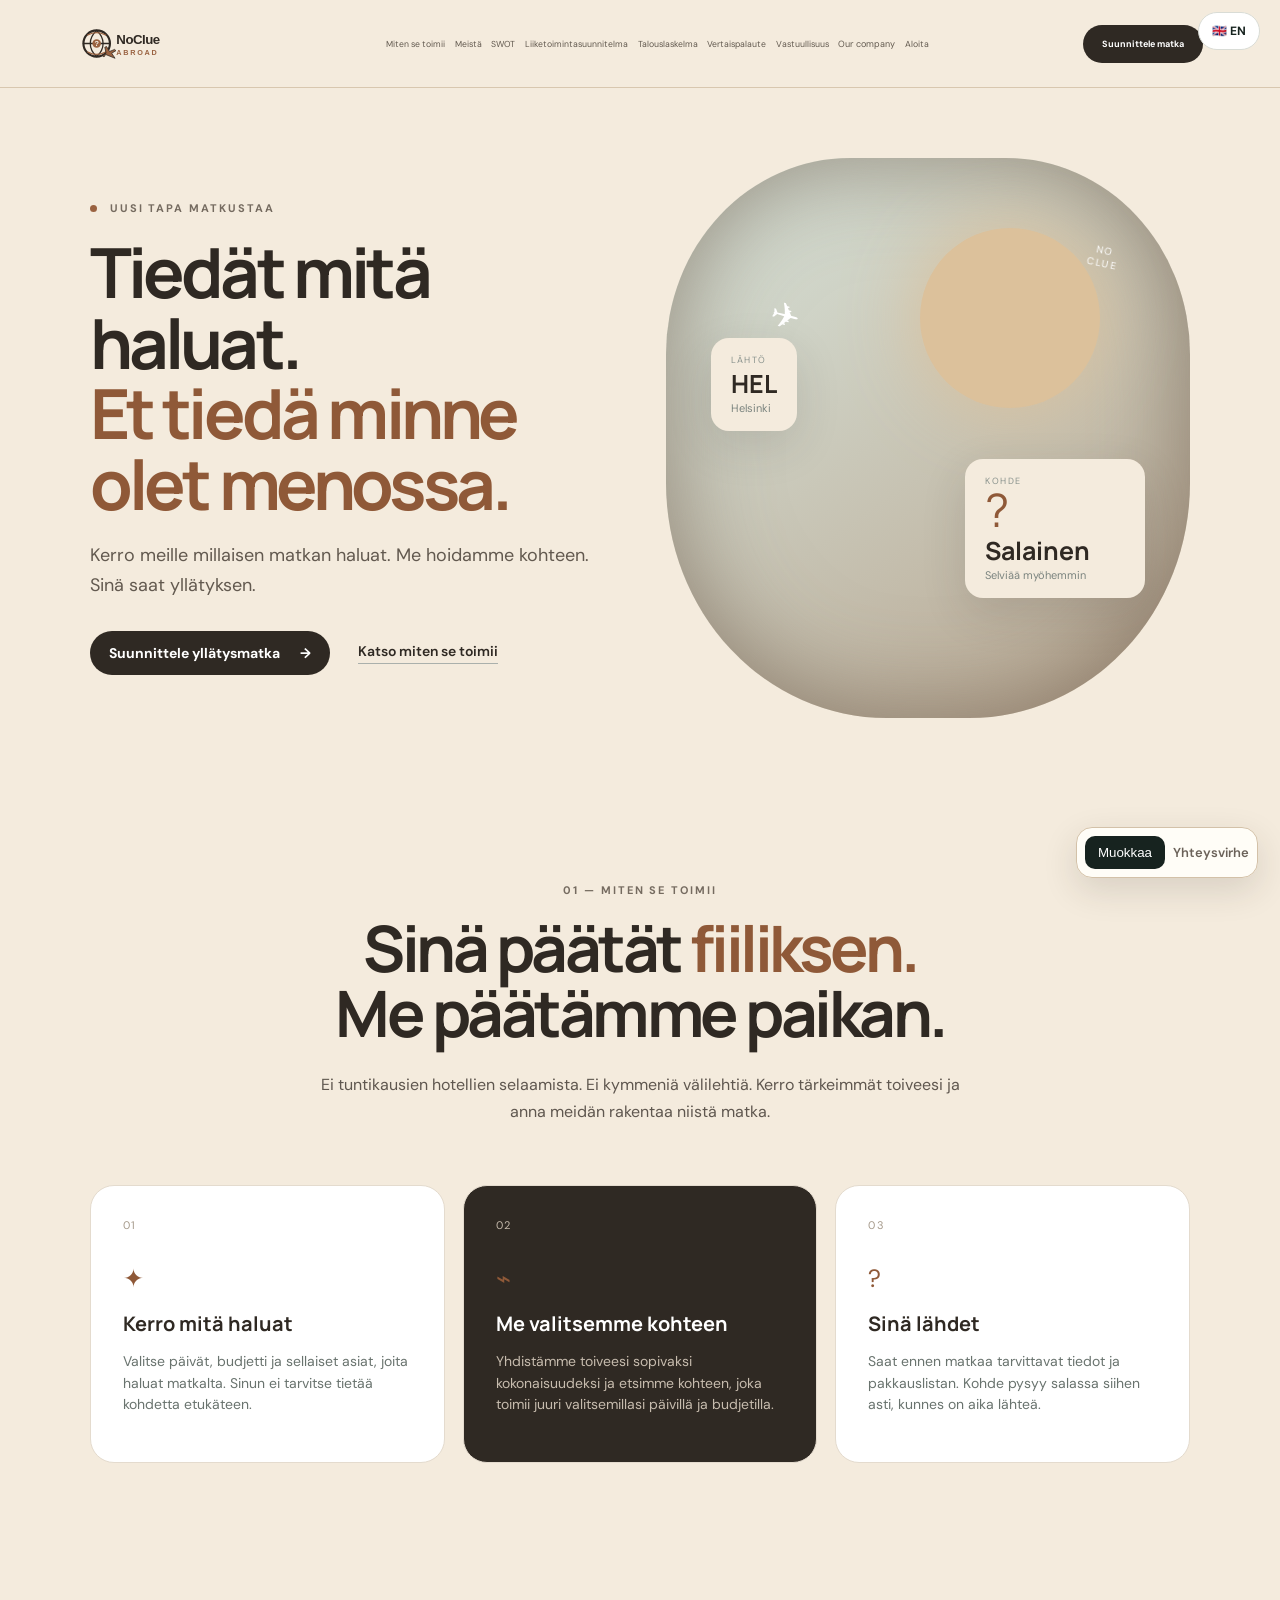
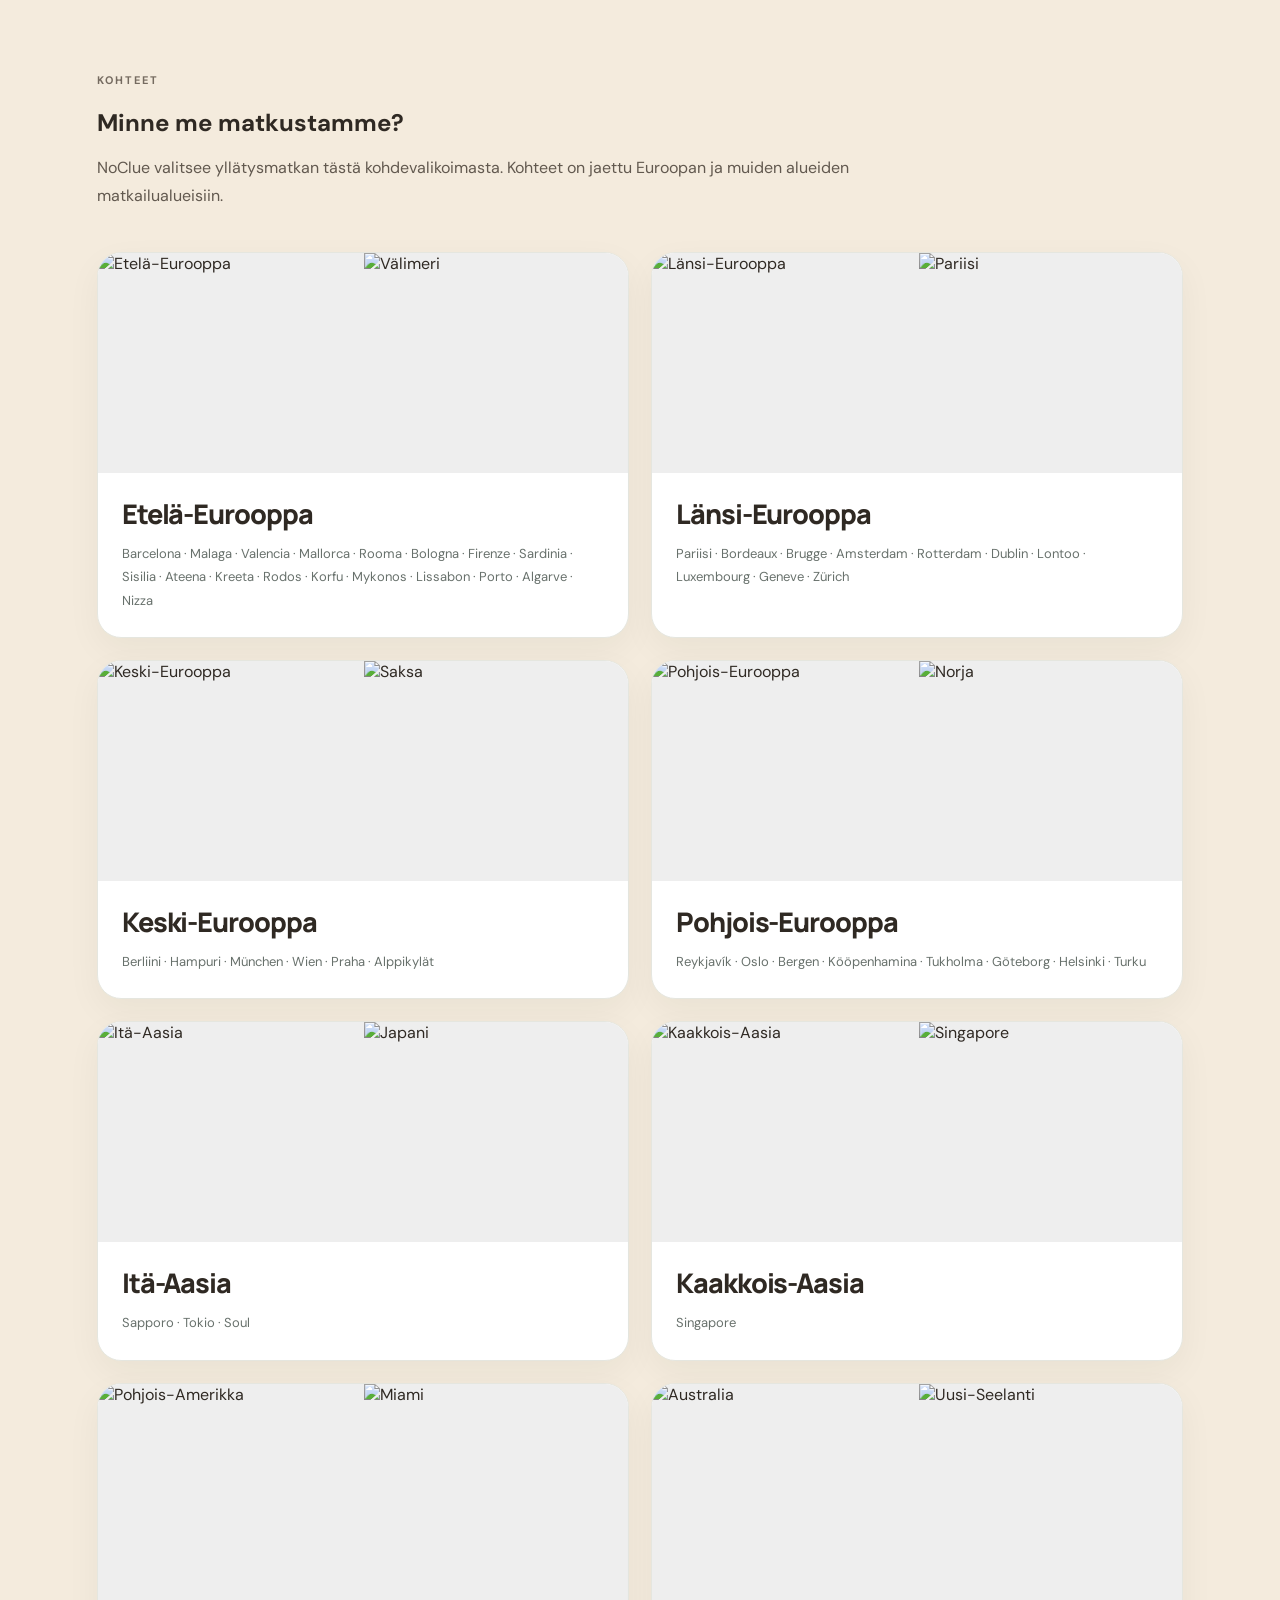
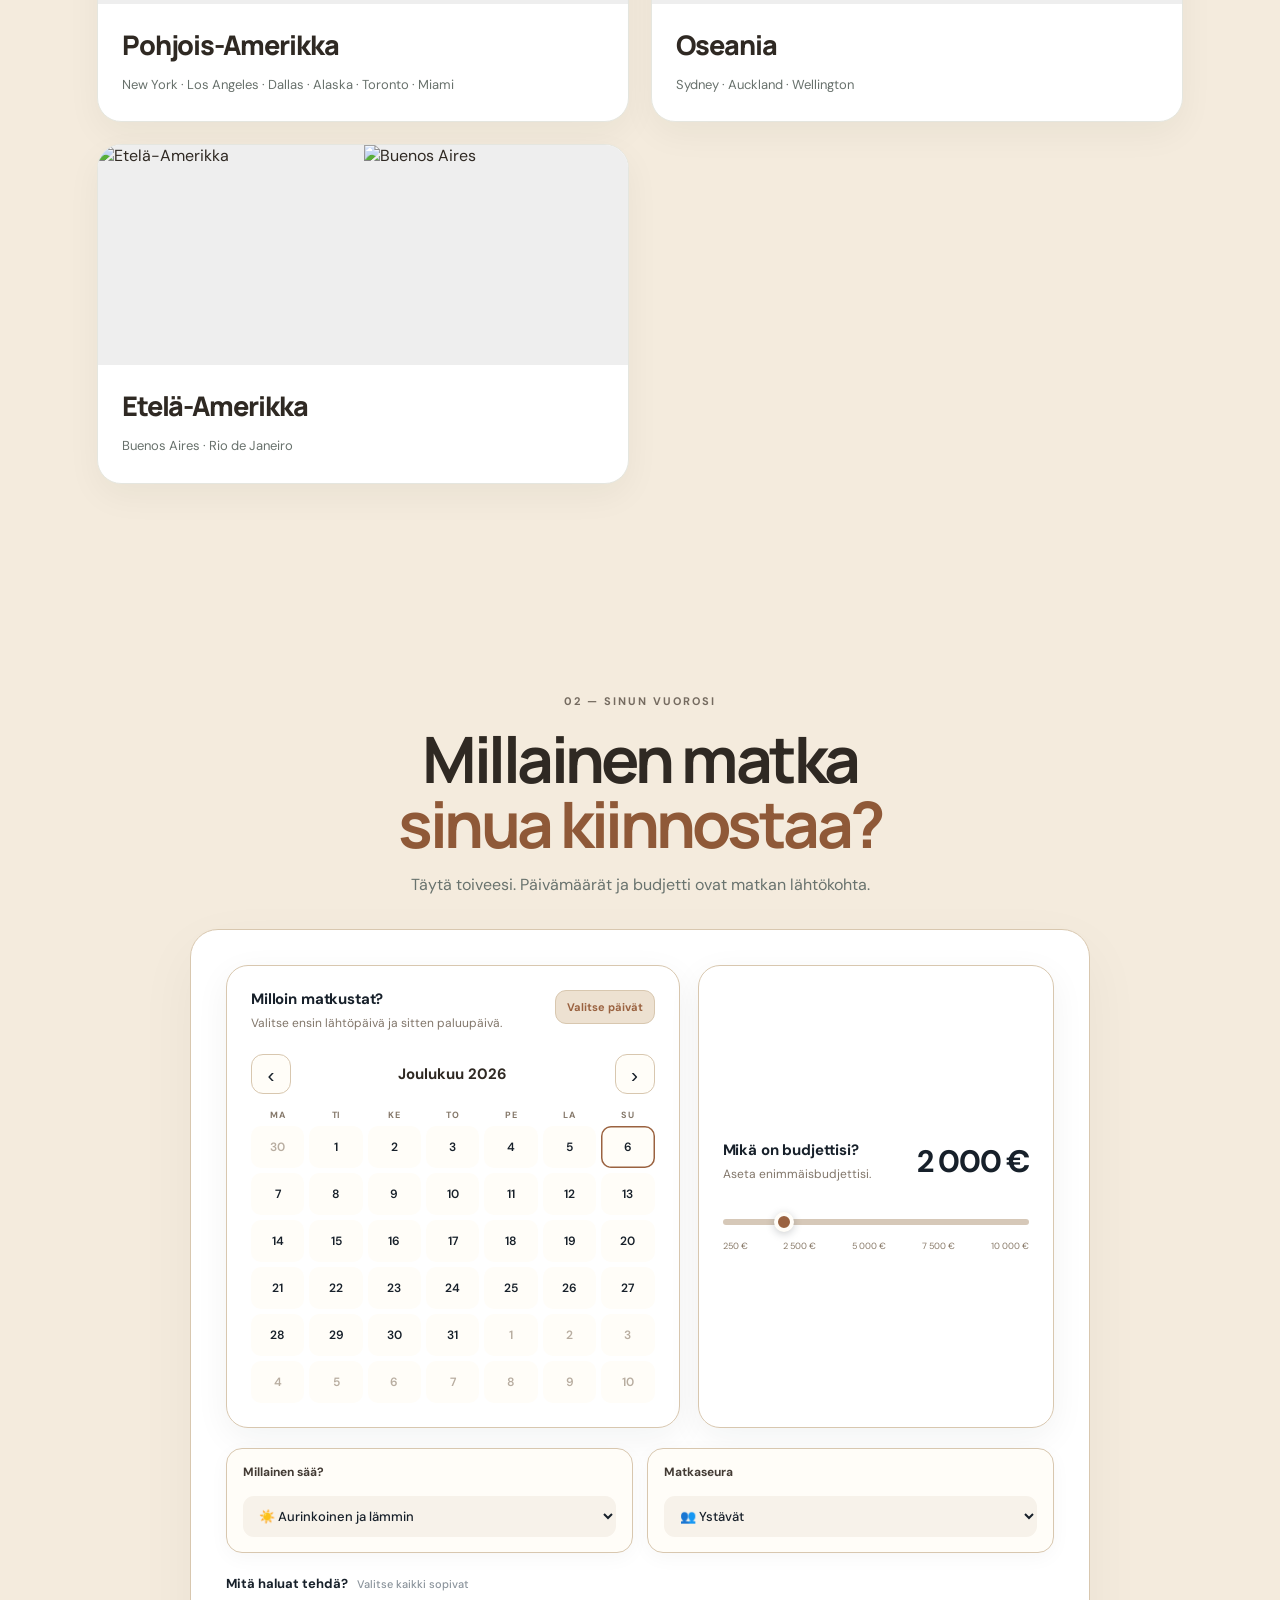
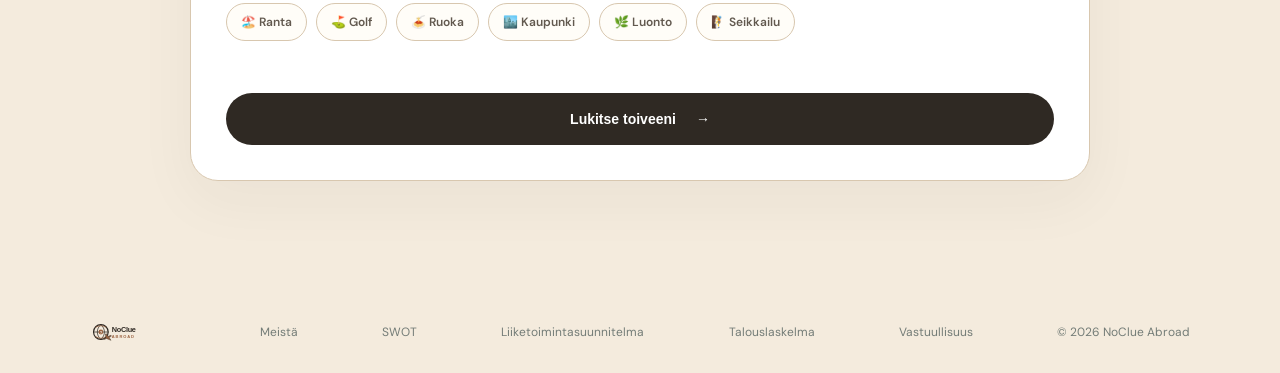
==== commit c97d3070: "Fix EN button to open Our Company page" ====
--- a/index.html
+++ b/index.html
@@ -3,7 +3,7 @@
 <style>
 .nav nav a[href="company-english.html"]{font-size:clamp(9px,0.68vw,11px)!important;}
 .nav nav{gap:clamp(9px,1vw,16px)}.nav nav a{font-size:clamp(10px,0.82vw,13px);white-space:nowrap}.nav-button{font-size:clamp(10px,0.78vw,12px);white-space:nowrap}</style><style id="compact-nav-font">.nav nav{gap:clamp(7px,.75vw,12px)!important}.nav nav a{font-size:clamp(8.5px,.68vw,10.5px)!important;white-space:nowrap}.nav-button{font-size:clamp(9px,.68vw,10.5px)!important;white-space:nowrap}</style></head>
-<body><header class="nav"><a class="brand" href="index.html" aria-label="NoClue Abroad etusivu"><img class="logo" src="logo.svg" alt="NoClue Abroad"></a><nav><a href="#how">Miten se toimii</a><a href="about.html">Meistä</a><a href="swot.html">SWOT</a><a href="business-plan.html">Liiketoimintasuunnitelma</a><a href="financial-plan.html">Talouslaskelma</a><a href="feedback.html">Vertaispalaute</a><a href="responsibility.html">Vastuullisuus</a><a href="company-english.html">Our company</a><a href="#trip">Aloita</a></nav><a class="nav-button" href="#trip">Suunnittele matka</a><a class="nca-language-button" href="english.html" aria-label="English" title="English" style="position:fixed!important;top:12px!important;right:20px!important;z-index:2147483647!important;display:inline-flex!important;align-items:center;justify-content:center;border:1px solid #d9dcd6;background:#fff;color:#17231f;border-radius:999px;padding:10px 13px;font:700 12px 'DM Sans',sans-serif;cursor:pointer;white-space:nowrap;text-decoration:none;pointer-events:auto!important;">🇬🇧 EN</a></header>
+<body><header class="nav"><a class="brand" href="index.html" aria-label="NoClue Abroad etusivu"><img class="logo" src="logo.svg" alt="NoClue Abroad"></a><nav><a href="#how">Miten se toimii</a><a href="about.html">Meistä</a><a href="swot.html">SWOT</a><a href="business-plan.html">Liiketoimintasuunnitelma</a><a href="financial-plan.html">Talouslaskelma</a><a href="feedback.html">Vertaispalaute</a><a href="responsibility.html">Vastuullisuus</a><a href="company-english.html">Our company</a><a href="#trip">Aloita</a></nav><a class="nav-button" href="#trip">Suunnittele matka</a><a class="nca-language-button" href="company-english.html" aria-label="English" title="English" style="position:fixed!important;top:12px!important;right:20px!important;z-index:2147483647!important;display:inline-flex!important;align-items:center;justify-content:center;border:1px solid #d9dcd6;background:#fff;color:#17231f;border-radius:999px;padding:10px 13px;font:700 12px 'DM Sans',sans-serif;cursor:pointer;white-space:nowrap;text-decoration:none;pointer-events:auto!important;">🇬🇧 EN</a></header>
 <main id="top"><section class="hero"><div class="hero-copy"><div class="eyebrow"><span></span> Uusi tapa matkustaa</div><h1>Tiedät mitä haluat.<br><em>Et tiedä minne olet menossa.</em></h1><p class="hero-text">Kerro meille millaisen matkan haluat. Me hoidamme kohteen. Sinä saat yllätyksen.</p><div class="hero-actions"><a class="primary-button" href="#trip">Suunnittele yllätysmatka <span>→</span></a><a class="text-button" href="#how">Katso miten se toimii</a></div></div><div class="hero-visual"><div class="sun"></div><div class="plane">✈</div><div class="destination-card top-card"><span class="mini-label">LÄHTÖ</span><strong>HEL</strong><span>Helsinki</span></div><div class="destination-card mystery-card"><span class="mini-label">KOHDE</span><div class="question">?</div><strong>Salainen</strong><span>Selviää myöhemmin</span></div><div class="route route-one"></div><div class="route route-two"></div><div class="stamp">NO<br>CLUE</div></div></section>
 <section class="section intro" id="how"><div class="section-kicker">01 — Miten se toimii</div><h2>Sinä päätät <span>fiiliksen.</span><br>Me päätämme paikan.</h2><p>Ei tuntikausien hotellien selaamista. Ei kymmeniä välilehtiä. Kerro tärkeimmät toiveesi ja anna meidän rakentaa niistä matka.</p><div class="steps"><article class="step-card"><div class="number">01</div><div class="icon">✦</div><h3>Kerro mitä haluat</h3><p>Valitse päivät, budjetti ja sellaiset asiat, joita haluat matkalta. Sinun ei tarvitse tietää kohdetta etukäteen.</p></article><article class="step-card featured"><div class="number">02</div><div class="icon">⌁</div><h3>Me valitsemme kohteen</h3><p>Yhdistämme toiveesi sopivaksi kokonaisuudeksi ja etsimme kohteen, joka toimii juuri valitsemillasi päivillä ja budjetilla.</p></article><article class="step-card"><div class="number">03</div><div class="icon">?</div><h3>Sinä lähdet</h3><p>Saat ennen matkaa tarvittavat tiedot ja pakkauslistan. Kohde pysyy salassa siihen asti, kunnes on aika lähteä.</p></article></div></section>
 <section class="destination-choice-section region-section" id="destinations">
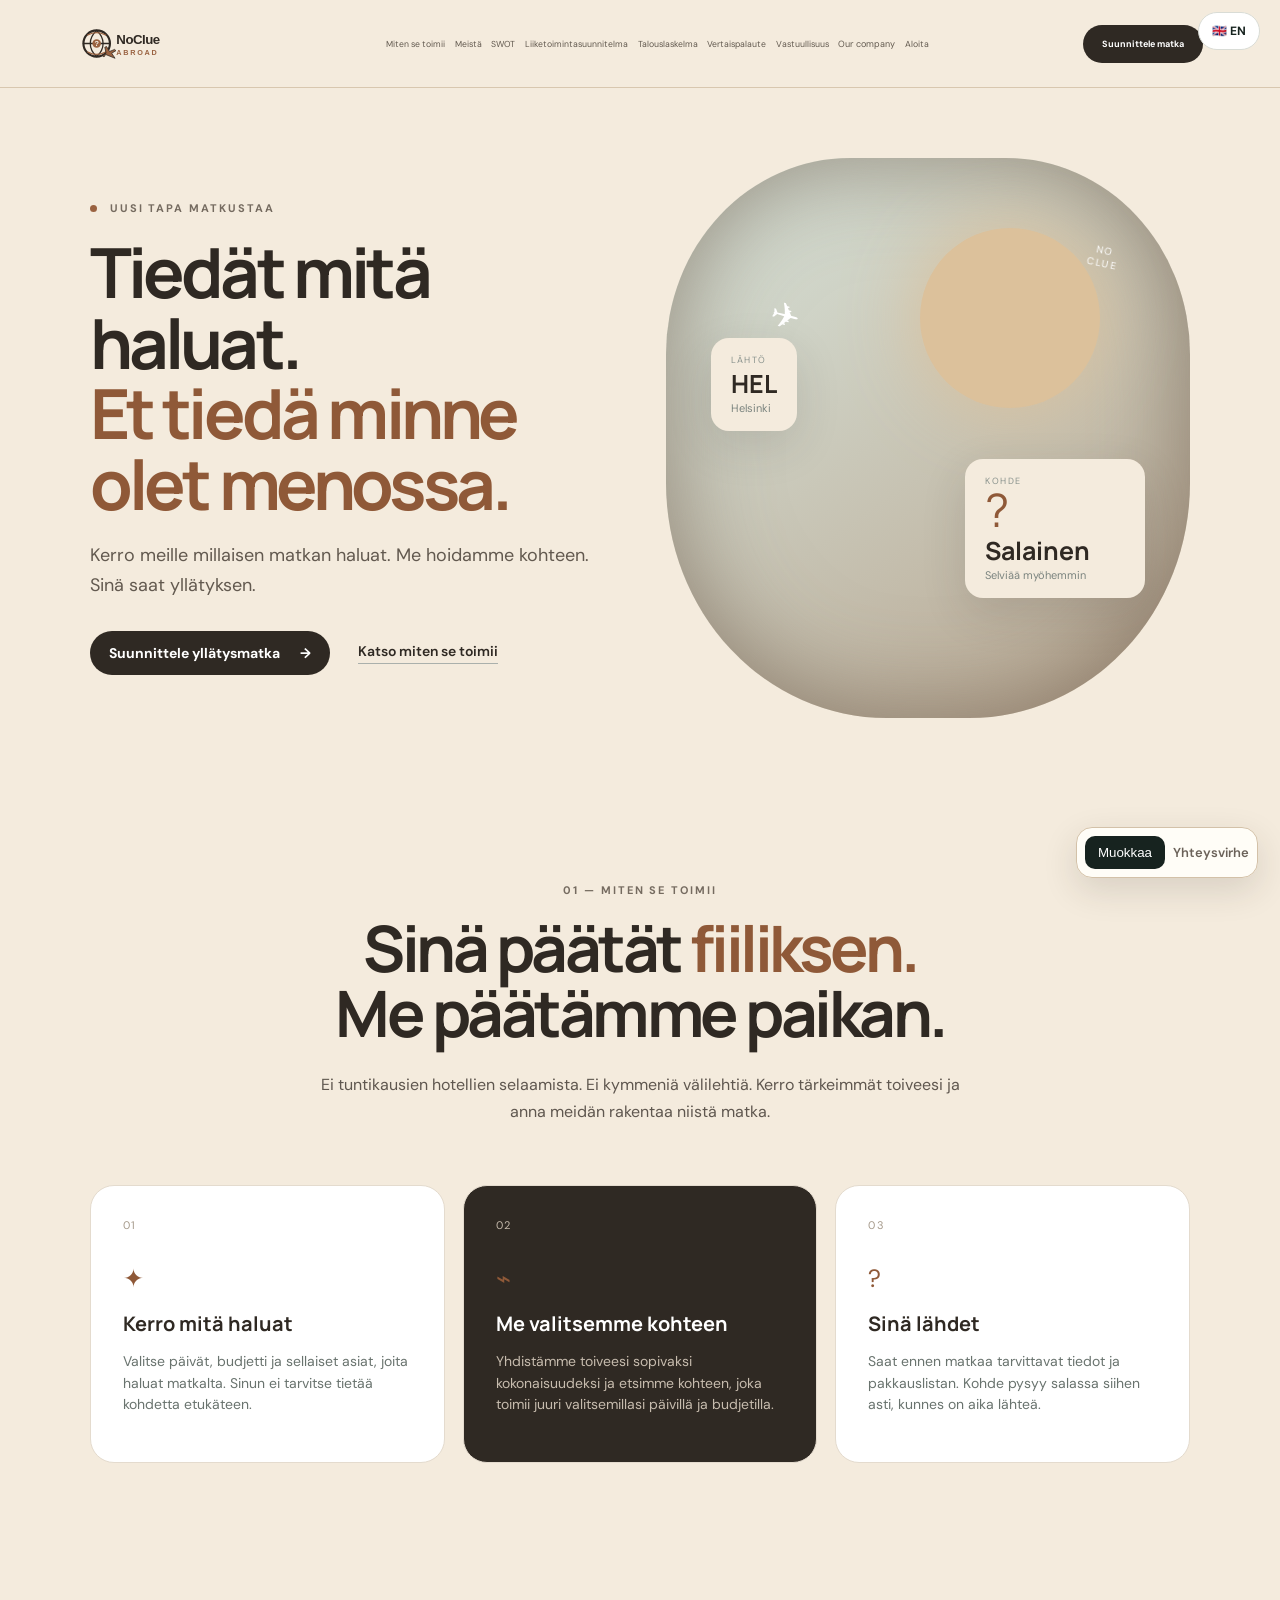
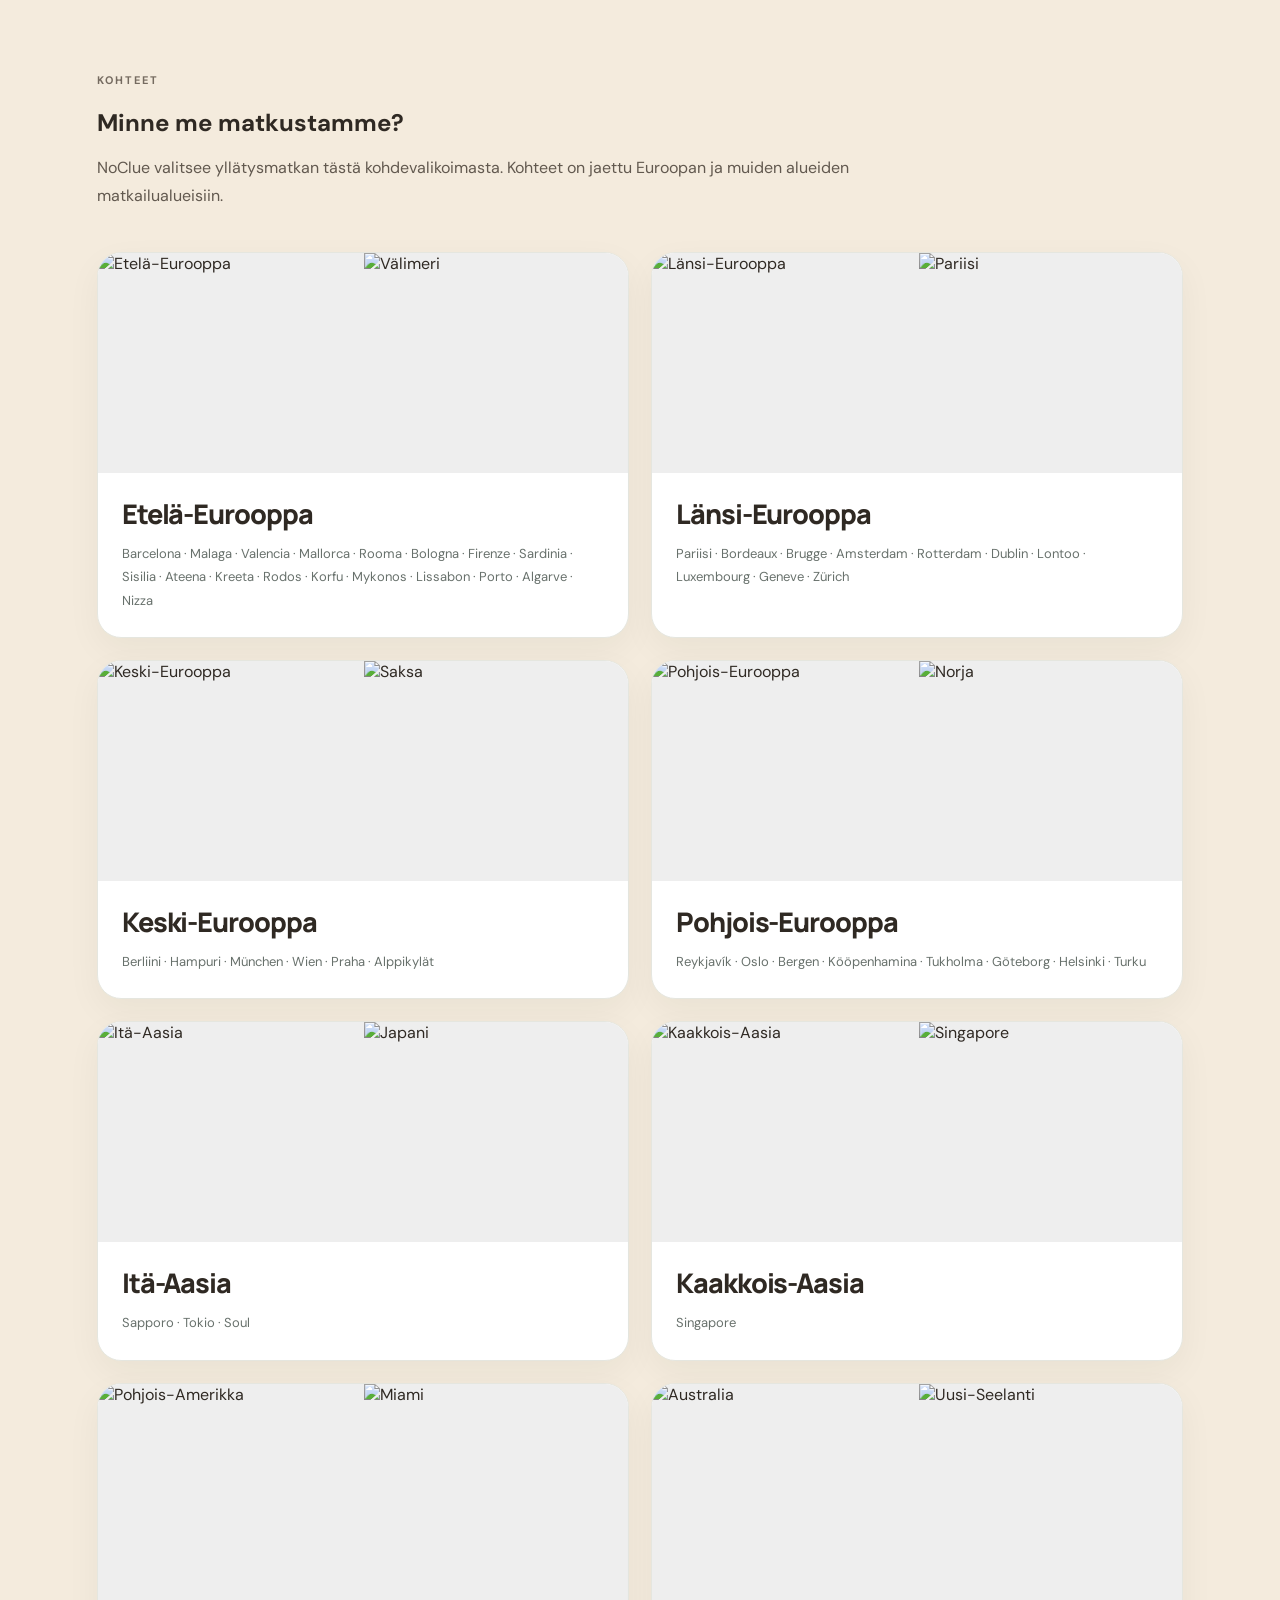
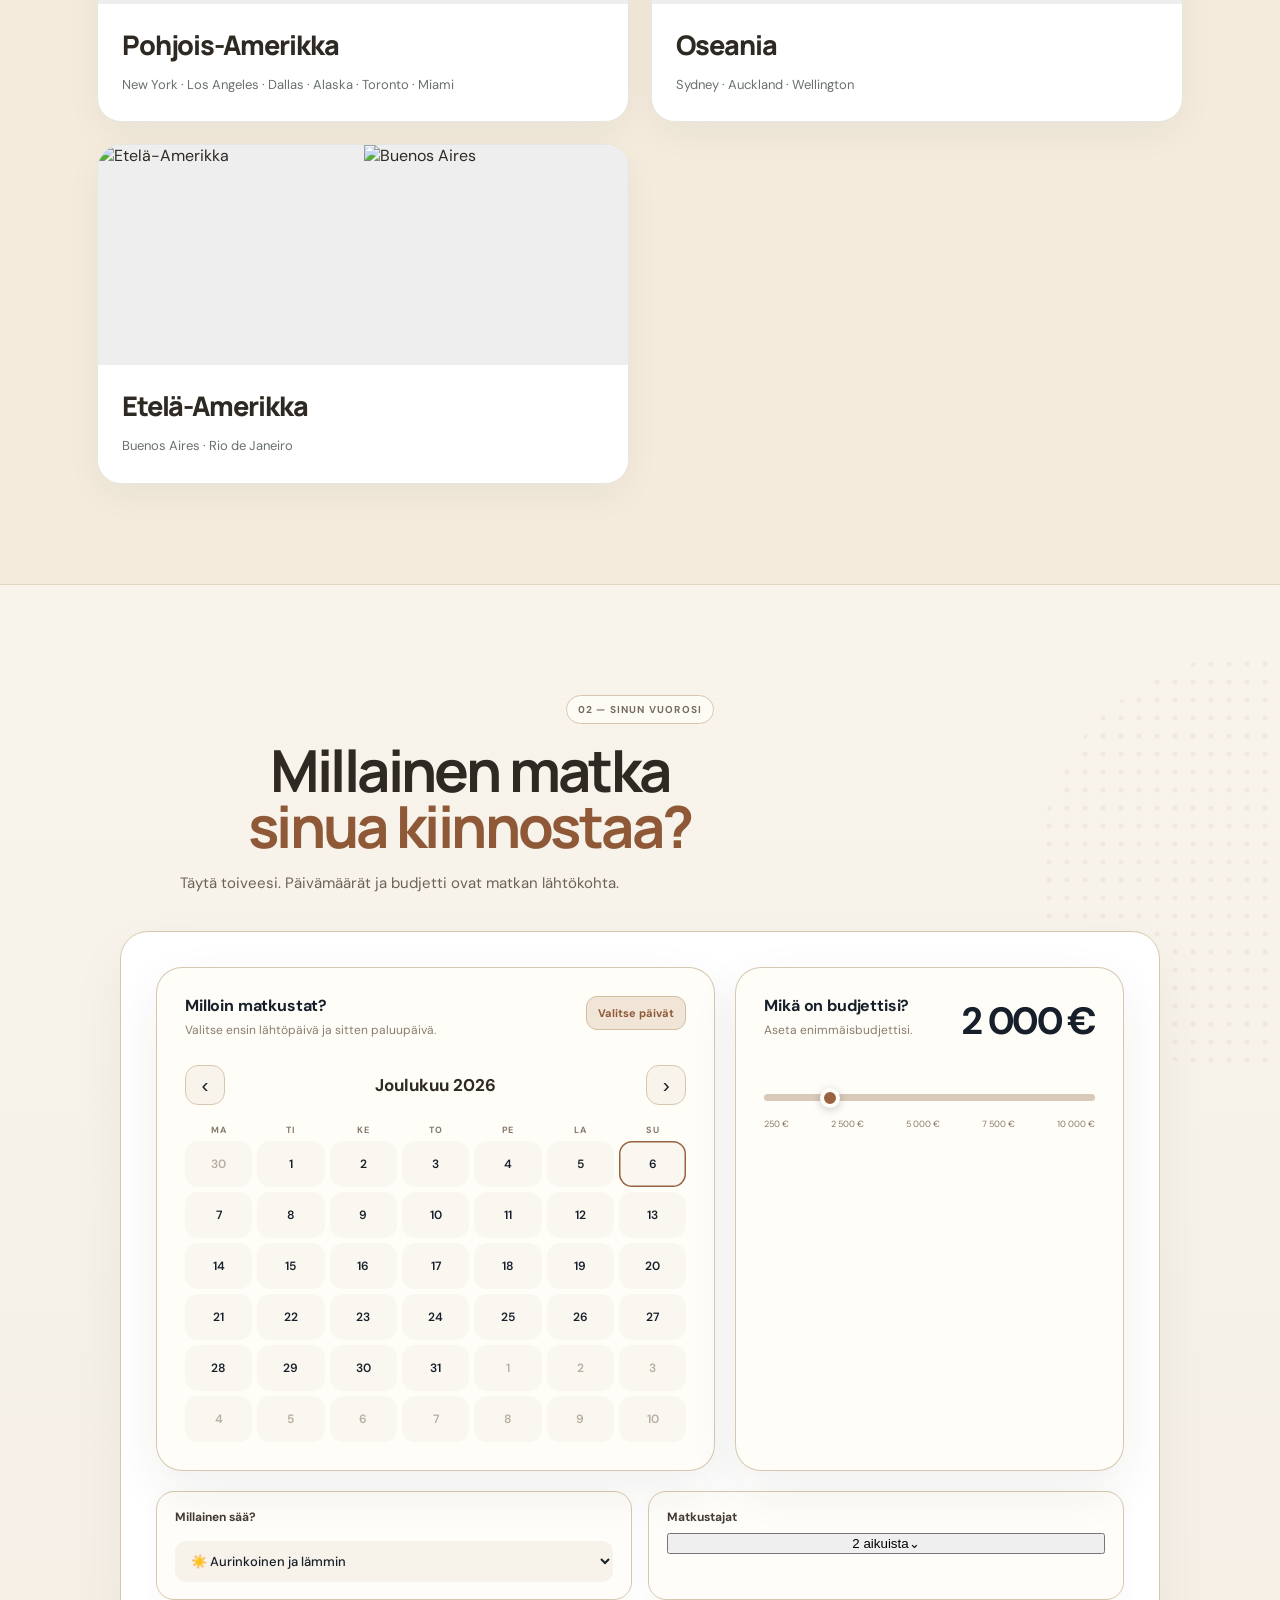
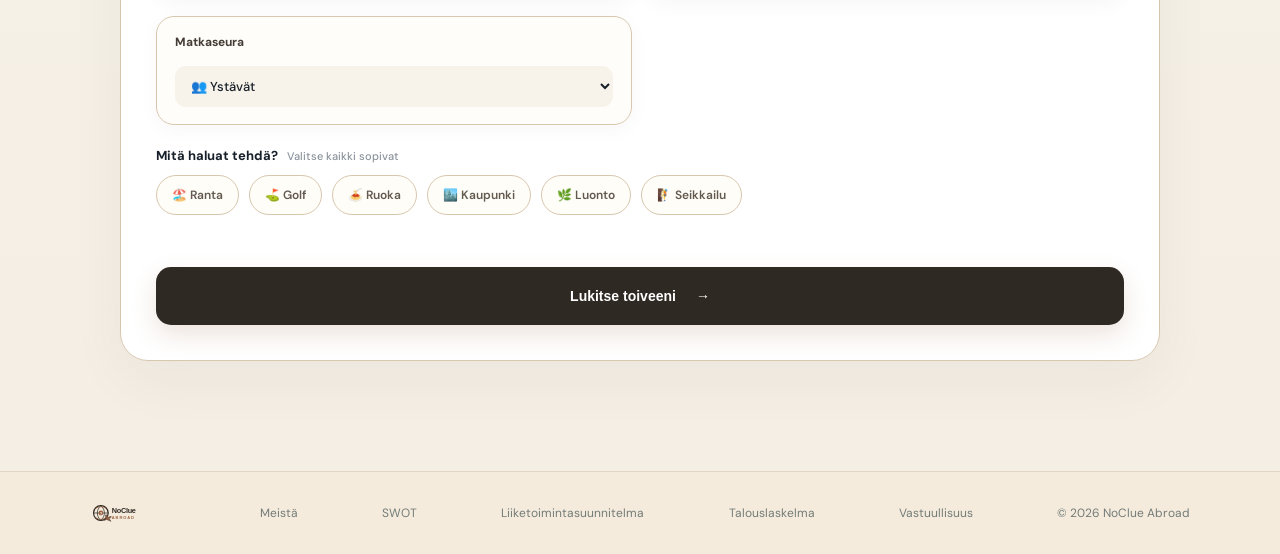
==== commit a0a1fdb4: "Add passenger selector to trip planner" ====
--- a/index.html
+++ b/index.html
@@ -20,6 +20,6 @@
 <article class="region-card"><div class="region-images"><img src="https://images.unsplash.com/photo-1485871981521-5b1fd3805eee?auto=format&fit=crop&w=1000&q=85" alt="Pohjois-Amerikka"><img src="https://images.unsplash.com/photo-1507525428034-b723cf961d3e?auto=format&fit=crop&w=1000&q=85" alt="Miami"></div><div class="region-copy"><h3>Pohjois-Amerikka</h3><p>New York · Los Angeles · Dallas · Alaska · Toronto · Miami</p></div></article>
 <article class="region-card"><div class="region-images"><img src="https://images.unsplash.com/photo-1506973035872-a4ec16b8e8d9?auto=format&fit=crop&w=1000&q=85" alt="Australia"><img src="https://images.unsplash.com/photo-1469521669194-babb45599def?auto=format&fit=crop&w=1000&q=85" alt="Uusi-Seelanti"></div><div class="region-copy"><h3>Oseania</h3><p>Sydney · Auckland · Wellington</p></div></article>
 <article class="region-card"><div class="region-images"><img src="https://images.unsplash.com/photo-1483729558449-99ef09a8c325?auto=format&fit=crop&w=1000&q=85" alt="Etelä-Amerikka"><img src="https://images.unsplash.com/photo-1548013146-72479768bada?auto=format&fit=crop&w=1000&q=85" alt="Buenos Aires"></div><div class="region-copy"><h3>Etelä-Amerikka</h3><p>Buenos Aires · Rio de Janeiro</p></div></article>
-</div></section><section class="trip-section" id="trip"><div class="section-kicker">02 — Sinun vuorosi</div><h2>Millainen matka<br><span>sinua kiinnostaa?</span></h2><p>Täytä toiveesi. Päivämäärät ja budjetti ovat matkan lähtökohta.</p><form class="trip-form" id="tripForm"><div class="trip-planner"><div class="planner-block calendar-block"><div class="planner-title-row"><div><div class="planner-title">Milloin matkustat?</div><div class="planner-help">Valitse lähtöpäivä ja sen jälkeen paluupäivä.</div></div><div class="selected-date" id="selectedDateLabel">Valitse päivät</div></div><div class="calendar-head"><button type="button" class="calendar-nav" id="prevMonth" aria-label="Edellinen kuukausi">‹</button><strong id="calendarMonth">Kuukausi</strong><button type="button" class="calendar-nav" id="nextMonth" aria-label="Seuraava kuukausi">›</button></div><div class="calendar-week"><span>MA</span><span>TI</span><span>KE</span><span>TO</span><span>PE</span><span>LA</span><span>SU</span></div><div class="calendar-days" id="calendarDays"></div><input type="hidden" id="travelDate" name="travelDate"></div><div class="planner-block budget-block"><div class="planner-title-row"><div><div class="planner-title">Mikä on budjettisi?</div><div class="planner-help">Aseta enimmäisbudjettisi.</div></div><div class="budget-big" id="budgetValue">2 000 €</div></div><input id="budget" name="budget" type="range" min="250" max="10000" step="50" value="2000" aria-label="Matkabudjetti"><div class="budget-scale"><span>250 €</span><span>2 500 €</span><span>5 000 €</span><span>7 500 €</span><span>10 000 €</span></div></div></div><div class="form-grid"><label><span>Millainen sää?</span><select id="weather"><option selected>☀️ Aurinkoinen ja lämmin</option><option>🌤️ Leuto</option><option>❄️ Ei väliä</option></select></label><label><span>Matkaseura</span><select id="company"><option selected>👥 Ystävät</option><option>❤️ Puoliso</option><option>👨‍👩‍👧‍👦 Perhe</option><option>🧳 Yksin</option></select></label></div><div class="interest-label">Mitä haluat tehdä? <span>Valitse kaikki sopivat</span></div><div class="chips"><label><input type="checkbox" value="Ranta"><span>🏖️ Ranta</span></label><label><input type="checkbox" value="Golf"><span>⛳ Golf</span></label><label><input type="checkbox" value="Ruoka"><span>🍝 Ruoka</span></label><label><input type="checkbox" value="Kaupunki"><span>🏙️ Kaupunki</span></label><label><input type="checkbox" value="Luonto"><span>🌿 Luonto</span></label><label><input type="checkbox" value="Seikkailu"><span>🧗 Seikkailu</span></label></div><button class="primary-button form-button" type="submit">Lukitse toiveeni <span>→</span></button></form><div class="result" id="result" aria-live="polite"></div></section></main>
+</div></section><section class="trip-section" id="trip"><div class="section-kicker">02 — Sinun vuorosi</div><h2>Millainen matka<br><span>sinua kiinnostaa?</span></h2><p>Täytä toiveesi. Päivämäärät ja budjetti ovat matkan lähtökohta.</p><form class="trip-form" id="tripForm"><div class="trip-planner"><div class="planner-block calendar-block"><div class="planner-title-row"><div><div class="planner-title">Milloin matkustat?</div><div class="planner-help">Valitse lähtöpäivä ja sen jälkeen paluupäivä.</div></div><div class="selected-date" id="selectedDateLabel">Valitse päivät</div></div><div class="calendar-head"><button type="button" class="calendar-nav" id="prevMonth" aria-label="Edellinen kuukausi">‹</button><strong id="calendarMonth">Kuukausi</strong><button type="button" class="calendar-nav" id="nextMonth" aria-label="Seuraava kuukausi">›</button></div><div class="calendar-week"><span>MA</span><span>TI</span><span>KE</span><span>TO</span><span>PE</span><span>LA</span><span>SU</span></div><div class="calendar-days" id="calendarDays"></div><input type="hidden" id="travelDate" name="travelDate"></div><div class="planner-block budget-block"><div class="planner-title-row"><div><div class="planner-title">Mikä on budjettisi?</div><div class="planner-help">Aseta enimmäisbudjettisi.</div></div><div class="budget-big" id="budgetValue">2 000 €</div></div><input id="budget" name="budget" type="range" min="250" max="10000" step="50" value="2000" aria-label="Matkabudjetti"><div class="budget-scale"><span>250 €</span><span>2 500 €</span><span>5 000 €</span><span>7 500 €</span><span>10 000 €</span></div></div></div><div class="form-grid"><label><span>Millainen sää?</span><select id="weather"><option selected>☀️ Aurinkoinen ja lämmin</option><option>🌤️ Leuto</option><option>❄️ Ei väliä</option></select></label><label class="traveller-field"><span>Matkustajat</span><button type="button" class="traveller-trigger" id="travellerTrigger" aria-expanded="false"><span id="travellerSummary">2 aikuista</span><span class="traveller-chevron">⌄</span></button><div class="traveller-popover" id="travellerPopover" hidden><div class="traveller-row"><div><strong>Aikuiset</strong><small>18 vuotta tai vanhempi</small></div><div class="traveller-stepper"><button type="button" data-traveller="adults" data-step="-1" aria-label="Vähennä aikuisia">−</button><strong id="adultCount">2</strong><button type="button" data-traveller="adults" data-step="1" aria-label="Lisää aikuisia">+</button></div></div><div class="traveller-row"><div><strong>Lapset</strong><small>2–17 vuotta</small></div><div class="traveller-stepper"><button type="button" data-traveller="children" data-step="-1" aria-label="Vähennä lapsia">−</button><strong id="childCount">0</strong><button type="button" data-traveller="children" data-step="1" aria-label="Lisää lapsia">+</button></div></div><div class="traveller-total"><span>Yhteensä</span><strong id="travellerTotal">2 matkustajaa</strong></div></div></label><label><span>Matkaseura</span><select id="company"><option selected>👥 Ystävät</option><option>❤️ Puoliso</option><option>👨‍👩‍👧‍👦 Perhe</option><option>🧳 Yksin</option></select></label></div><div class="interest-label">Mitä haluat tehdä? <span>Valitse kaikki sopivat</span></div><div class="chips"><label><input type="checkbox" value="Ranta"><span>🏖️ Ranta</span></label><label><input type="checkbox" value="Golf"><span>⛳ Golf</span></label><label><input type="checkbox" value="Ruoka"><span>🍝 Ruoka</span></label><label><input type="checkbox" value="Kaupunki"><span>🏙️ Kaupunki</span></label><label><input type="checkbox" value="Luonto"><span>🌿 Luonto</span></label><label><input type="checkbox" value="Seikkailu"><span>🧗 Seikkailu</span></label></div><button class="primary-button form-button" type="submit">Lukitse toiveeni <span>→</span></button></form><div class="result" id="result" aria-live="polite"></div></section></main>
 <footer><a class="brand" href="index.html"><img class="logo footer-logo" src="logo.svg" alt="NoClue Abroad"></a><a href="about.html">Meistä</a><a href="swot.html">SWOT</a><a href="business-plan.html">Liiketoimintasuunnitelma</a><a href="financial-plan.html">Talouslaskelma</a><a href="responsibility.html">Vastuullisuus</a><span>© 2026 NoClue Abroad</span></footer><script src="planner.js"></script><script src="script.js?v=10"></script>
 <script src="language.js?v=20260930-3"></script></body></html>
--- a/planner.css
+++ b/planner.css
@@ -1,2 +1,22 @@
 .trip-section{position:relative}.trip-form{max-width:900px;margin:34px auto 0}.trip-planner{display:grid;grid-template-columns:1.12fr .88fr;gap:18px;margin:0 0 20px}.planner-block{background:rgba(255,255,255,.96);border:1px solid #D8C7AF;border-radius:22px;padding:24px;box-shadow:0 10px 35px rgba(23,32,42,.055)}.planner-block:hover{box-shadow:0 14px 40px rgba(23,32,42,.075);transform:translateY(-1px);transition:.2s ease}.planner-title-row{display:flex;align-items:flex-start;justify-content:space-between;gap:18px}.planner-title{font-size:15px;font-weight:700;line-height:1.25;color:#17202a;letter-spacing:-.01em}.planner-help{font-size:12px;color:#81766a;margin-top:6px;line-height:1.45}.selected-date{font-size:11px;font-weight:700;background:#EDE1D1;color:#9A6240;border:1px solid #D8C7AF;border-radius:11px;padding:9px 11px;white-space:nowrap}.calendar-head{display:grid;grid-template-columns:40px 1fr 40px;align-items:center;text-align:center;margin:22px 0 10px}.calendar-head strong{font-size:15px;font-weight:700}.calendar-nav{width:40px;height:40px;border:1px solid #D8C7AF;background:#FFFDF8;border-radius:12px;font-size:21px;line-height:1;color:#17202a;cursor:pointer;transition:.15s}.calendar-nav:hover{background:#EDE1D1;border-color:#cfd5da;transform:translateY(-1px)}.calendar-week,.calendar-days{display:grid;grid-template-columns:repeat(7,1fr);gap:5px}.calendar-week span{text-align:center;font-size:9px;font-weight:700;color:#85786A;padding:5px 0;letter-spacing:.06em}.calendar-day{min-height:42px;border:0;background:#FFFDF8;border-radius:10px;cursor:pointer;font:600 12px 'DM Sans',sans-serif;color:#17202a;transition:.14s}.calendar-day:hover{background:#EDE1D1}.calendar-day.muted{color:#B8ADA0}.calendar-day.today{box-shadow:inset 0 0 0 1.5px #9A6240}.calendar-day.selected{background:#9A6240;color:#FFFDF8;font-weight:700}.calendar-day.in-range{background:#e7eef1;color:#9A6240;border-radius:4px}.budget-block{display:flex;flex-direction:column;justify-content:center;min-height:100%}.budget-big{font:700 31px 'DM Sans',sans-serif;letter-spacing:-.04em;color:#17202a;white-space:nowrap}.budget-block input[type=range]{appearance:none;width:100%;height:6px;margin:36px 0 15px;border-radius:10px;background:#D6C8B8;outline:none;accent-color:#9A6240;cursor:pointer}.budget-block input[type=range]::-webkit-slider-thumb{appearance:none;width:20px;height:20px;border-radius:50%;background:#9A6240;border:4px solid #FFFDF8;box-shadow:0 2px 8px rgba(23,32,42,.22)}.budget-block input[type=range]::-moz-range-thumb{width:13px;height:13px;border-radius:50%;background:#9A6240;border:4px solid #FFFDF8;box-shadow:0 2px 8px rgba(23,32,42,.22)}.budget-scale{display:flex;justify-content:space-between;font-size:9px;color:#8A7B6A}.form-grid{display:grid;grid-template-columns:1fr 1fr;gap:14px;margin:0 0 22px}.form-grid label{display:flex;flex-direction:column;gap:8px;background:#FFFDF8;border:1px solid #D8C7AF;border-radius:16px;padding:15px 16px;box-shadow:0 5px 20px rgba(23,32,42,.035);font-size:12px;font-weight:700;color:#433B34}.form-grid select{width:100%;border:0;background:#F7F2EA;border-radius:11px;padding:11px 12px;font:500 13px 'DM Sans',sans-serif;color:#17202a;outline:none;cursor:pointer}.form-grid select:focus{box-shadow:0 0 0 2px #C9B59D}.interest-label{font-size:13px;font-weight:700;color:#17202a;margin:8px 0 11px}.interest-label span{font-size:11px;font-weight:500;color:#8b949c;margin-left:6px}.chips{display:flex;flex-wrap:wrap;gap:9px;margin-bottom:24px}.chips label{cursor:pointer}.chips input{position:absolute;opacity:0;pointer-events:none}.chips label span{display:block;padding:10px 14px;border:1px solid #D8C7AF;border-radius:999px;background:#FFFDF8;font-size:12px;font-weight:600;color:#62594F;transition:.15s}.chips label:hover span{border-color:#B8A28A;transform:translateY(-1px)}.chips input:checked+span{background:#9A6240;color:#FFFDF8;border-color:#9A6240;box-shadow:0 5px 14px rgba(82,107,120,.18)}.form-button{width:100%;justify-content:center;border:0;cursor:pointer;min-height:52px}@media(max-width:760px){.trip-planner{grid-template-columns:1fr}.planner-block{padding:19px;border-radius:18px}.form-grid{grid-template-columns:1fr}.calendar-day{min-height:39px}}@media(max-width:500px){.trip-form{margin-top:25px}.planner-title-row{gap:8px}.selected-date{font-size:10px;padding:8px}.calendar-day{min-height:36px}.budget-big{font-size:27px}.calendar-head{margin-top:18px}}
 .destination-choice-section{padding:100px 6%;max-width:1240px;margin:auto}.destination-choice-section>p{max-width:760px;color:#62594F;line-height:1.75}.destination-filter-note{display:inline-block;margin:18px 0 28px;padding:9px 13px;border-radius:999px;background:#E8D9C5;color:#8F5938;font-size:12px;font-weight:700}.destination-choice-section .featured-grid{display:grid;grid-template-columns:repeat(4,minmax(0,1fr));gap:16px}.destination-choice-section .featured-card{padding:0;overflow:hidden;text-align:left;border:1px solid #D3C1A8;border-radius:20px;background:#FFFDF8;cursor:pointer;box-shadow:0 8px 28px rgba(47,41,35,.07);transition:.2s}.destination-choice-section .featured-card:hover{transform:translateY(-3px);box-shadow:0 14px 35px rgba(47,41,35,.12)}.destination-choice-section .featured-card[aria-pressed="true"]{border:2px solid #9A6240;box-shadow:0 10px 30px rgba(154,98,64,.18)}.destination-choice-section .featured-image{height:155px;background-size:cover;background-position:center;position:relative}.destination-choice-section .featured-image:after{content:"";position:absolute;inset:0;background:linear-gradient(180deg,rgba(0,0,0,.05),rgba(0,0,0,.28))}.destination-choice-section .featured-number,.destination-choice-section .featured-check{position:absolute;z-index:2;top:10px}.destination-choice-section .featured-number{left:10px;background:rgba(255,253,248,.9);color:#463B32;border-radius:8px;padding:5px 7px;font-size:10px;font-weight:800}.destination-choice-section .featured-check{right:10px;width:27px;height:27px;border-radius:50%;display:grid;place-items:center;background:#FFFDF8;color:#9A6240;opacity:0}.destination-choice-section .featured-card[aria-pressed="true"] .featured-check{opacity:1}.destination-choice-section .featured-copy{padding:15px}.destination-choice-section .featured-copy>div{display:flex;flex-direction:column;gap:3px}.destination-choice-section .featured-copy strong{font-size:17px;color:#2F2923}.destination-choice-section .featured-copy small{font-size:11px;color:#756B60}.destination-choice-section .featured-tags{display:block;margin-top:10px;font-size:10px;color:#8F5938}.destination-choice-section .selection-status{margin-top:22px;text-align:center;font-weight:800;color:#463B32}.destination-choice-section h2{margin-bottom:15px}@media(max-width:1000px){.destination-choice-section .featured-grid{grid-template-columns:repeat(3,1fr)}}@media(max-width:700px){.destination-choice-section{padding:70px 5%}.destination-choice-section .featured-grid{grid-template-columns:repeat(2,1fr);gap:11px}.destination-choice-section .featured-image{height:125px}}@media(max-width:450px){.destination-choice-section .featured-grid{grid-template-columns:1fr 1fr}.destination-choice-section .featured-copy{padding:12px}.destination-choice-section .featured-copy strong{font-size:15px}}
+
+/* Refined surprise-trip planner */
+.trip-section{position:relative;overflow:hidden;background:linear-gradient(180deg,#f8f4ec 0%,#f4eee4 100%);border-top:1px solid rgba(216,199,175,.65);border-bottom:1px solid rgba(216,199,175,.65)}
+.trip-section:before{content:"";position:absolute;width:420px;height:420px;border-radius:50%;right:-180px;top:70px;background:radial-gradient(circle,rgba(154,98,64,.11) 0 2px,transparent 3px);background-size:18px 18px;opacity:.65;pointer-events:none}
+.trip-section>h2,.trip-section>p,.trip-section>.trip-form,.trip-section>.section-kicker{position:relative;z-index:1}
+.trip-section>.section-kicker{display:inline-flex;align-items:center;gap:9px;padding:7px 11px;border:1px solid #d8c7af;border-radius:999px;background:rgba(255,253,248,.78);font-size:10px;letter-spacing:.12em}
+.trip-section>h2{max-width:760px;font-size:clamp(34px,5vw,58px);line-height:.98;letter-spacing:-.045em;margin-top:18px}
+.trip-section>p{max-width:620px;font-size:15px;color:#6d6257}
+.trip-form{max-width:1040px!important;margin-top:38px!important}
+.trip-planner{grid-template-columns:1.18fr .82fr!important;gap:20px!important}
+.planner-block{background:rgba(255,253,248,.9)!important;border:1px solid rgba(211,193,168,.9)!important;border-radius:26px!important;padding:28px!important;box-shadow:0 18px 50px rgba(47,41,35,.07)!important;backdrop-filter:blur(8px)}
+.planner-title{font-size:16px!important}.planner-help{font-size:12px!important;color:#8a7c6d!important}
+.selected-date{background:#f0e5d6!important;border-color:#d4bea2!important;color:#8f5938!important}
+.calendar-head{margin:25px 0 14px!important}.calendar-head strong{font-size:17px!important}
+.calendar-nav{background:#f8f3eb!important;border-radius:13px!important}.calendar-day{min-height:46px!important;border-radius:13px!important;background:#faf7f1!important}.calendar-day:hover{background:#efe4d5!important}.calendar-day.selected{background:#9a6240!important;box-shadow:0 5px 14px rgba(154,98,64,.2)}
+.budget-block{min-height:0!important;justify-content:flex-start!important}.budget-big{font-size:38px!important}.budget-block input[type=range]{margin:48px 0 17px!important;height:7px!important;background:#d8c9b8!important}
+.form-grid{gap:16px!important}.form-grid label{background:rgba(255,253,248,.82)!important;border-radius:18px!important;padding:17px 18px!important}.chips{gap:10px!important}.chips label span{padding:11px 15px!important;background:rgba(255,253,248,.9)!important}.chips input:checked+span{box-shadow:0 7px 18px rgba(154,98,64,.2)!important}
+.form-button{min-height:58px!important;border-radius:15px!important;font-size:14px!important;box-shadow:0 10px 25px rgba(154,98,64,.18)}
+.result{max-width:1040px;margin:26px auto 0!important;border:1px solid #d8c7af!important;border-radius:24px!important;background:#fffdf8!important;box-shadow:0 15px 40px rgba(47,41,35,.08)!important;padding:26px!important}
+@media(max-width:760px){.trip-section:before{display:none}.trip-section>h2{font-size:38px}.planner-block{padding:21px!important}.trip-form{margin-top:28px!important}.trip-planner{grid-template-columns:1fr!important}.budget-big{font-size:32px!important}}
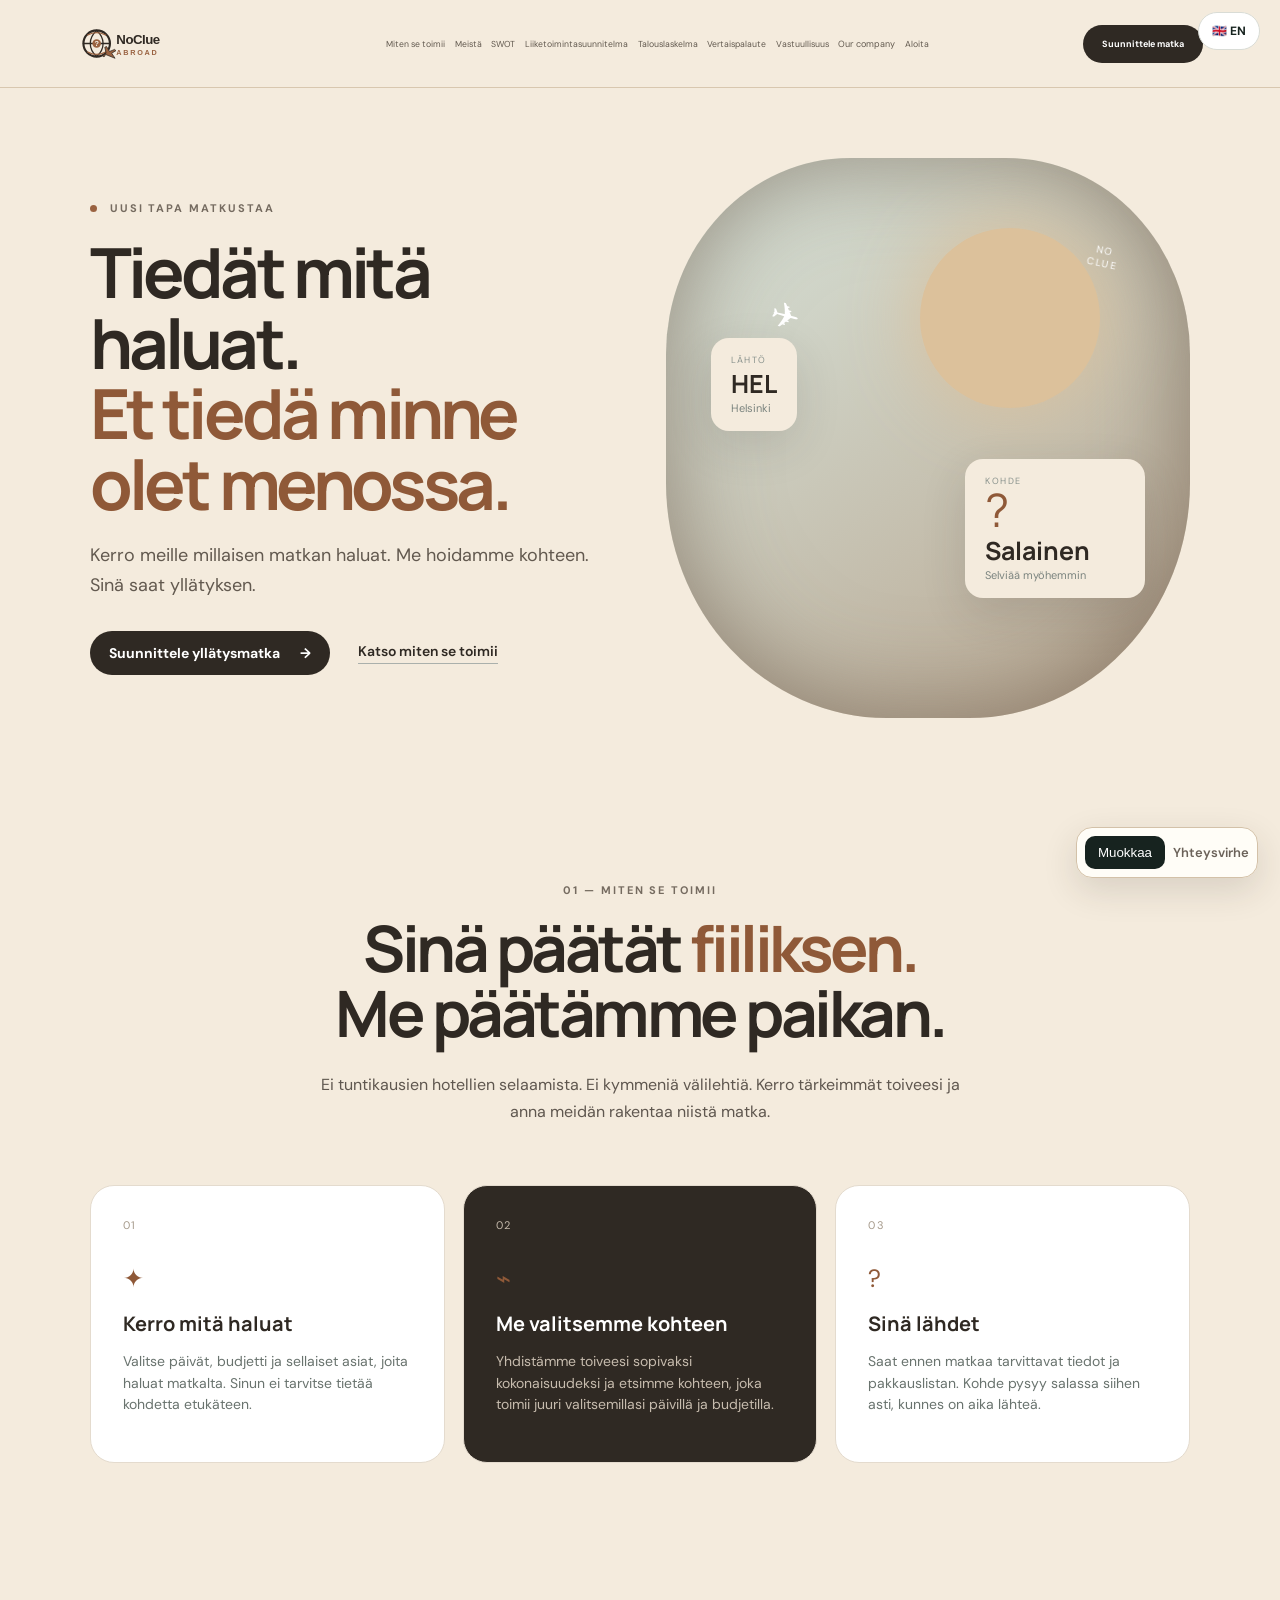
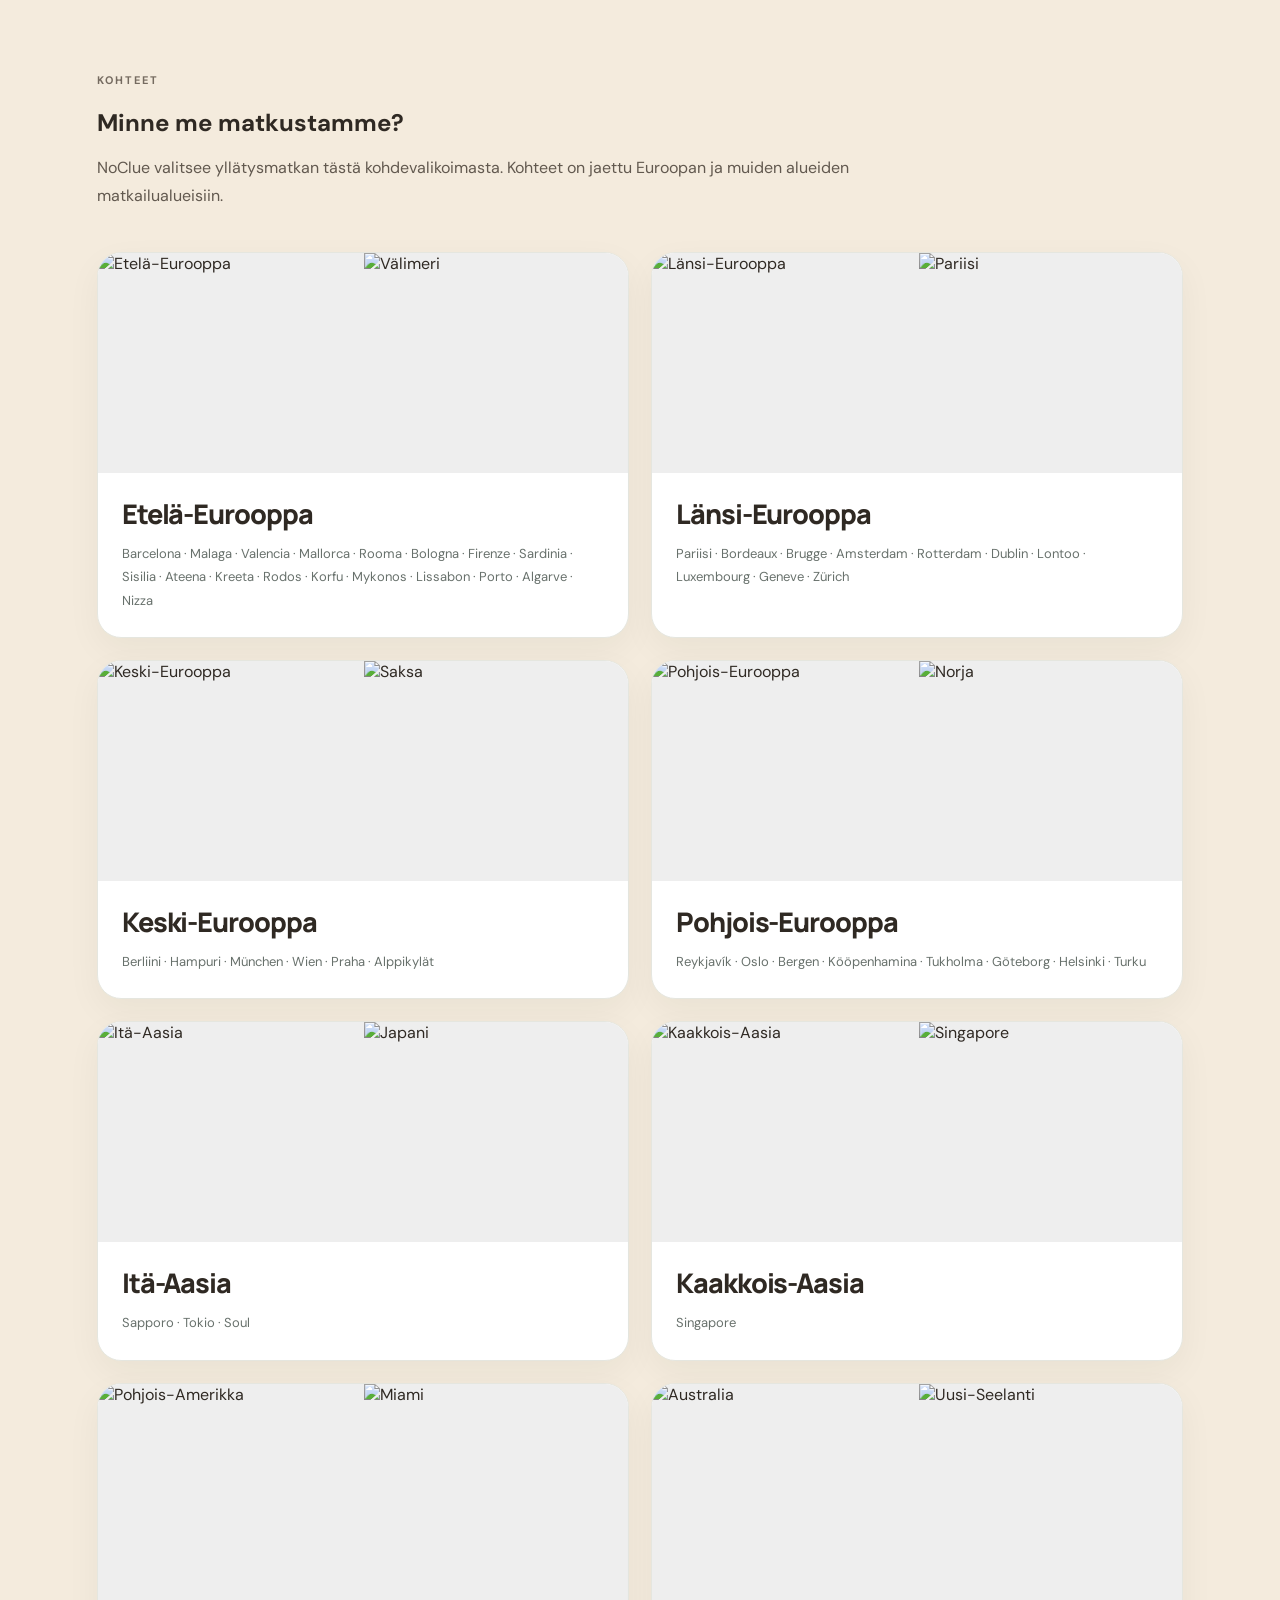
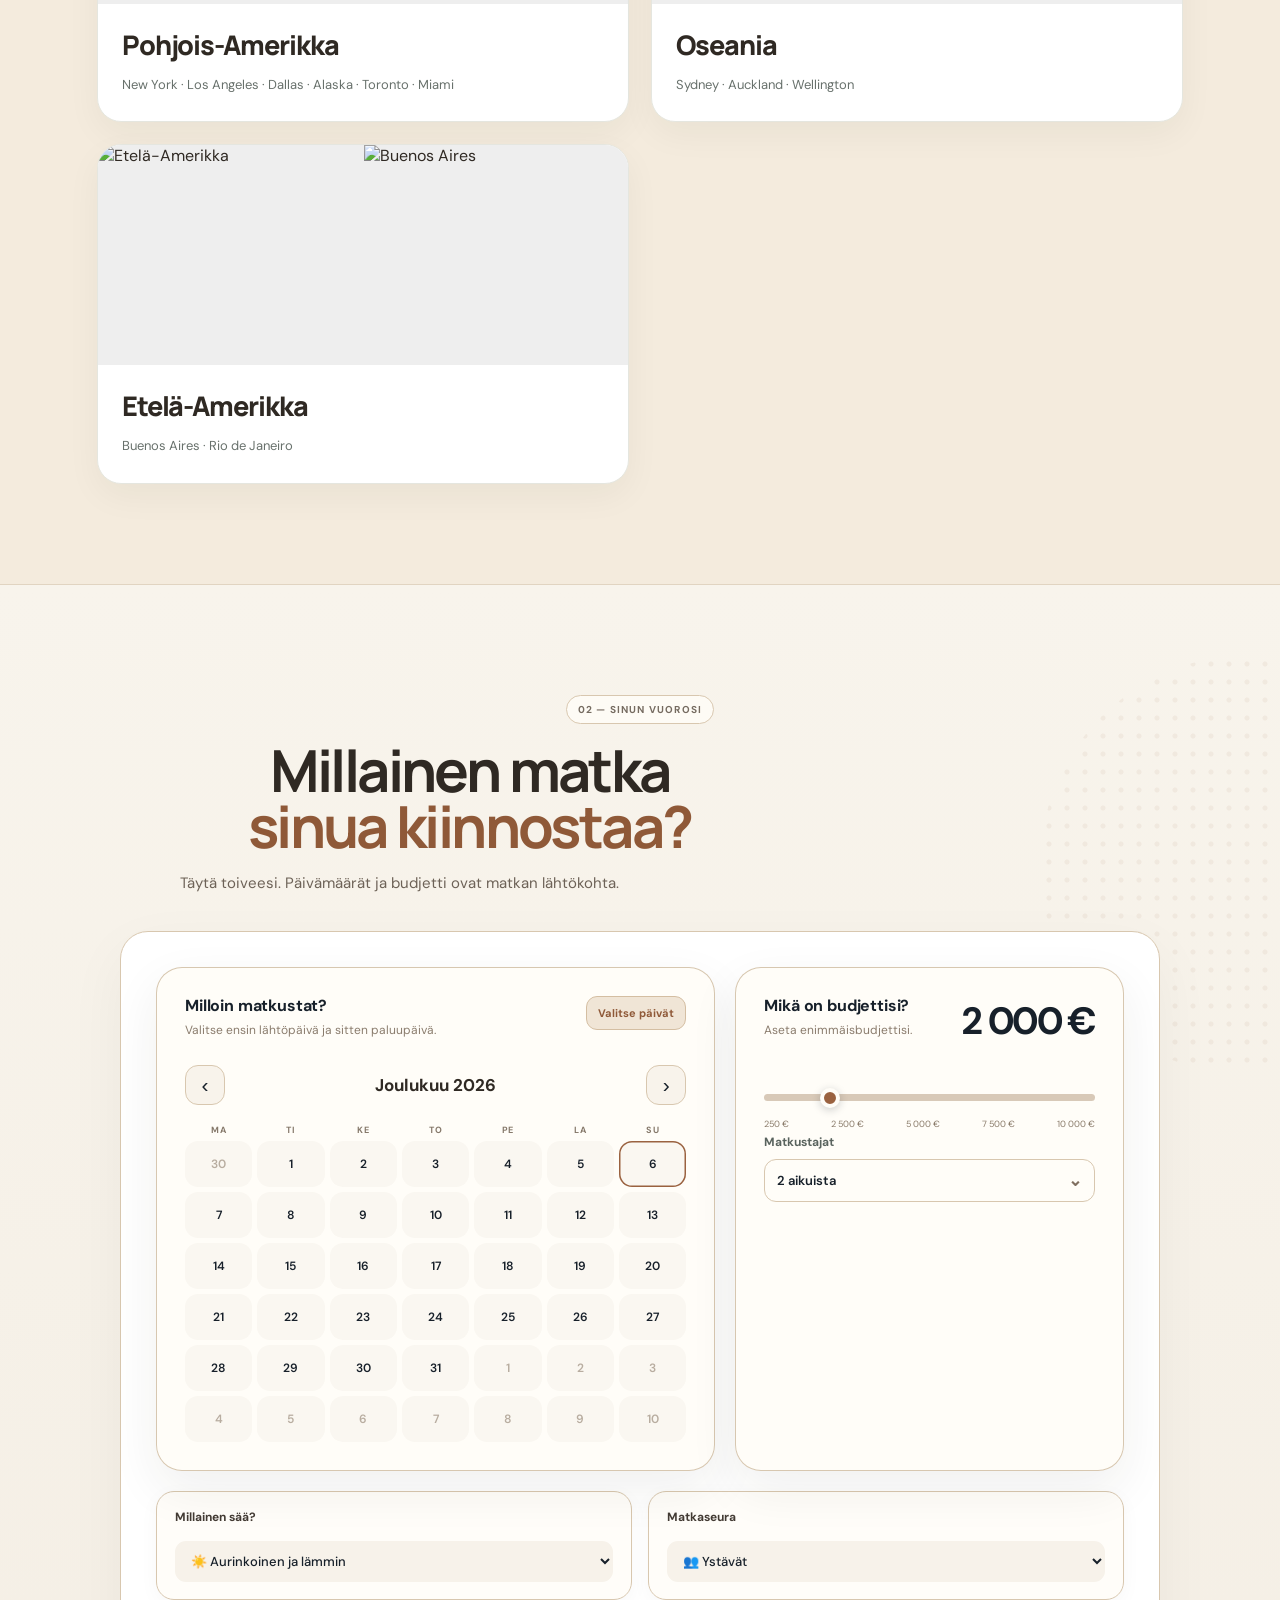
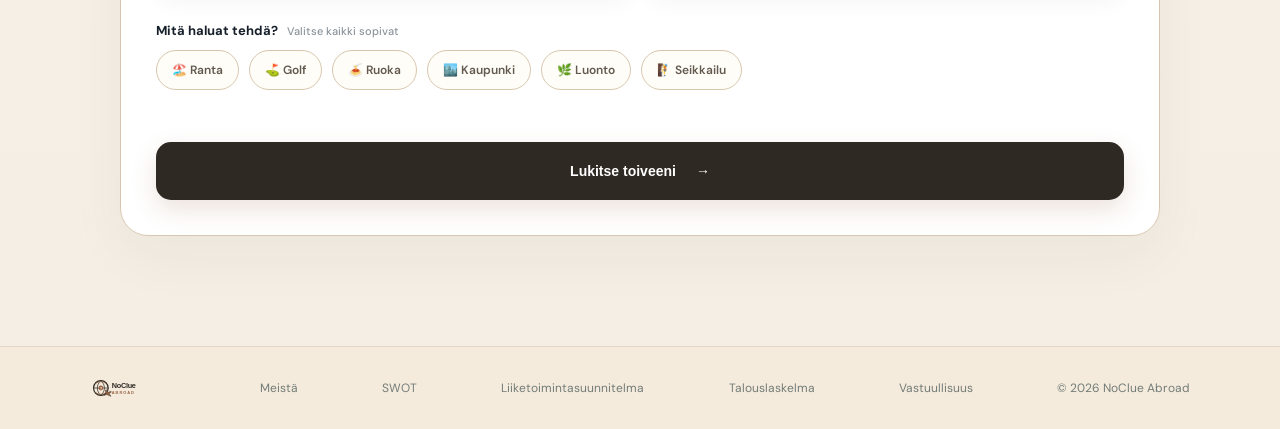
==== commit 63c2faa2: "Siirrä matkustajat samaan laatikkoon budjetin kanssa" ====
--- a/index.html
+++ b/index.html
@@ -20,6 +20,6 @@
 <article class="region-card"><div class="region-images"><img src="https://images.unsplash.com/photo-1485871981521-5b1fd3805eee?auto=format&fit=crop&w=1000&q=85" alt="Pohjois-Amerikka"><img src="https://images.unsplash.com/photo-1507525428034-b723cf961d3e?auto=format&fit=crop&w=1000&q=85" alt="Miami"></div><div class="region-copy"><h3>Pohjois-Amerikka</h3><p>New York · Los Angeles · Dallas · Alaska · Toronto · Miami</p></div></article>
 <article class="region-card"><div class="region-images"><img src="https://images.unsplash.com/photo-1506973035872-a4ec16b8e8d9?auto=format&fit=crop&w=1000&q=85" alt="Australia"><img src="https://images.unsplash.com/photo-1469521669194-babb45599def?auto=format&fit=crop&w=1000&q=85" alt="Uusi-Seelanti"></div><div class="region-copy"><h3>Oseania</h3><p>Sydney · Auckland · Wellington</p></div></article>
 <article class="region-card"><div class="region-images"><img src="https://images.unsplash.com/photo-1483729558449-99ef09a8c325?auto=format&fit=crop&w=1000&q=85" alt="Etelä-Amerikka"><img src="https://images.unsplash.com/photo-1548013146-72479768bada?auto=format&fit=crop&w=1000&q=85" alt="Buenos Aires"></div><div class="region-copy"><h3>Etelä-Amerikka</h3><p>Buenos Aires · Rio de Janeiro</p></div></article>
-</div></section><section class="trip-section" id="trip"><div class="section-kicker">02 — Sinun vuorosi</div><h2>Millainen matka<br><span>sinua kiinnostaa?</span></h2><p>Täytä toiveesi. Päivämäärät ja budjetti ovat matkan lähtökohta.</p><form class="trip-form" id="tripForm"><div class="trip-planner"><div class="planner-block calendar-block"><div class="planner-title-row"><div><div class="planner-title">Milloin matkustat?</div><div class="planner-help">Valitse lähtöpäivä ja sen jälkeen paluupäivä.</div></div><div class="selected-date" id="selectedDateLabel">Valitse päivät</div></div><div class="calendar-head"><button type="button" class="calendar-nav" id="prevMonth" aria-label="Edellinen kuukausi">‹</button><strong id="calendarMonth">Kuukausi</strong><button type="button" class="calendar-nav" id="nextMonth" aria-label="Seuraava kuukausi">›</button></div><div class="calendar-week"><span>MA</span><span>TI</span><span>KE</span><span>TO</span><span>PE</span><span>LA</span><span>SU</span></div><div class="calendar-days" id="calendarDays"></div><input type="hidden" id="travelDate" name="travelDate"></div><div class="planner-block budget-block"><div class="planner-title-row"><div><div class="planner-title">Mikä on budjettisi?</div><div class="planner-help">Aseta enimmäisbudjettisi.</div></div><div class="budget-big" id="budgetValue">2 000 €</div></div><input id="budget" name="budget" type="range" min="250" max="10000" step="50" value="2000" aria-label="Matkabudjetti"><div class="budget-scale"><span>250 €</span><span>2 500 €</span><span>5 000 €</span><span>7 500 €</span><span>10 000 €</span></div></div></div><div class="form-grid"><label><span>Millainen sää?</span><select id="weather"><option selected>☀️ Aurinkoinen ja lämmin</option><option>🌤️ Leuto</option><option>❄️ Ei väliä</option></select></label><label class="traveller-field"><span>Matkustajat</span><button type="button" class="traveller-trigger" id="travellerTrigger" aria-expanded="false"><span id="travellerSummary">2 aikuista</span><span class="traveller-chevron">⌄</span></button><div class="traveller-popover" id="travellerPopover" hidden><div class="traveller-row"><div><strong>Aikuiset</strong><small>18 vuotta tai vanhempi</small></div><div class="traveller-stepper"><button type="button" data-traveller="adults" data-step="-1" aria-label="Vähennä aikuisia">−</button><strong id="adultCount">2</strong><button type="button" data-traveller="adults" data-step="1" aria-label="Lisää aikuisia">+</button></div></div><div class="traveller-row"><div><strong>Lapset</strong><small>2–17 vuotta</small></div><div class="traveller-stepper"><button type="button" data-traveller="children" data-step="-1" aria-label="Vähennä lapsia">−</button><strong id="childCount">0</strong><button type="button" data-traveller="children" data-step="1" aria-label="Lisää lapsia">+</button></div></div><div class="traveller-total"><span>Yhteensä</span><strong id="travellerTotal">2 matkustajaa</strong></div></div></label><label><span>Matkaseura</span><select id="company"><option selected>👥 Ystävät</option><option>❤️ Puoliso</option><option>👨‍👩‍👧‍👦 Perhe</option><option>🧳 Yksin</option></select></label></div><div class="interest-label">Mitä haluat tehdä? <span>Valitse kaikki sopivat</span></div><div class="chips"><label><input type="checkbox" value="Ranta"><span>🏖️ Ranta</span></label><label><input type="checkbox" value="Golf"><span>⛳ Golf</span></label><label><input type="checkbox" value="Ruoka"><span>🍝 Ruoka</span></label><label><input type="checkbox" value="Kaupunki"><span>🏙️ Kaupunki</span></label><label><input type="checkbox" value="Luonto"><span>🌿 Luonto</span></label><label><input type="checkbox" value="Seikkailu"><span>🧗 Seikkailu</span></label></div><button class="primary-button form-button" type="submit">Lukitse toiveeni <span>→</span></button></form><div class="result" id="result" aria-live="polite"></div></section></main>
+</div></section><section class="trip-section" id="trip"><div class="section-kicker">02 — Sinun vuorosi</div><h2>Millainen matka<br><span>sinua kiinnostaa?</span></h2><p>Täytä toiveesi. Päivämäärät ja budjetti ovat matkan lähtökohta.</p><form class="trip-form" id="tripForm"><div class="trip-planner"><div class="planner-block calendar-block"><div class="planner-title-row"><div><div class="planner-title">Milloin matkustat?</div><div class="planner-help">Valitse lähtöpäivä ja sen jälkeen paluupäivä.</div></div><div class="selected-date" id="selectedDateLabel">Valitse päivät</div></div><div class="calendar-head"><button type="button" class="calendar-nav" id="prevMonth" aria-label="Edellinen kuukausi">‹</button><strong id="calendarMonth">Kuukausi</strong><button type="button" class="calendar-nav" id="nextMonth" aria-label="Seuraava kuukausi">›</button></div><div class="calendar-week"><span>MA</span><span>TI</span><span>KE</span><span>TO</span><span>PE</span><span>LA</span><span>SU</span></div><div class="calendar-days" id="calendarDays"></div><input type="hidden" id="travelDate" name="travelDate"></div><div class="planner-block budget-block"><div class="planner-title-row"><div><div class="planner-title">Mikä on budjettisi?</div><div class="planner-help">Aseta enimmäisbudjettisi.</div></div><div class="budget-big" id="budgetValue">2 000 €</div></div><input id="budget" name="budget" type="range" min="250" max="10000" step="50" value="2000" aria-label="Matkabudjetti"><div class="budget-scale"><span>250 €</span><span>2 500 €</span><span>5 000 €</span><span>7 500 €</span><span>10 000 €</span></div><div class="budget-travellers"><label class="traveller-field"><span>Matkustajat</span><button type="button" class="traveller-trigger" id="travellerTrigger" aria-expanded="false"><span id="travellerSummary">2 aikuista</span><span class="traveller-chevron">⌄</span></button><div class="traveller-popover" id="travellerPopover" hidden><div class="traveller-row"><div><strong>Aikuiset</strong><small>18 vuotta tai vanhempi</small></div><div class="traveller-stepper"><button type="button" data-traveller="adults" data-step="-1" aria-label="Vähennä aikuisia">−</button><strong id="adultCount">2</strong><button type="button" data-traveller="adults" data-step="1" aria-label="Lisää aikuisia">+</button></div></div><div class="traveller-row"><div><strong>Lapset</strong><small>2–17 vuotta</small></div><div class="traveller-stepper"><button type="button" data-traveller="children" data-step="-1" aria-label="Vähennä lapsia">−</button><strong id="childCount">0</strong><button type="button" data-traveller="children" data-step="1" aria-label="Lisää lapsia">+</button></div></div><div class="traveller-total"><span>Yhteensä</span><strong id="travellerTotal">2 matkustajaa</strong></div></div></label></div></div></div><div class="form-grid"><label><span>Millainen sää?</span><select id="weather"><option selected>☀️ Aurinkoinen ja lämmin</option><option>🌤️ Leuto</option><option>❄️ Ei väliä</option></select></label><label><span>Matkaseura</span><select id="company"><option selected>👥 Ystävät</option><option>❤️ Puoliso</option><option>👨‍👩‍👧‍👦 Perhe</option><option>🧳 Yksin</option></select></label></div><div class="interest-label">Mitä haluat tehdä? <span>Valitse kaikki sopivat</span></div><div class="chips"><label><input type="checkbox" value="Ranta"><span>🏖️ Ranta</span></label><label><input type="checkbox" value="Golf"><span>⛳ Golf</span></label><label><input type="checkbox" value="Ruoka"><span>🍝 Ruoka</span></label><label><input type="checkbox" value="Kaupunki"><span>🏙️ Kaupunki</span></label><label><input type="checkbox" value="Luonto"><span>🌿 Luonto</span></label><label><input type="checkbox" value="Seikkailu"><span>🧗 Seikkailu</span></label></div><button class="primary-button form-button" type="submit">Lukitse toiveeni <span>→</span></button></form><div class="result" id="result" aria-live="polite"></div></section></main>
 <footer><a class="brand" href="index.html"><img class="logo footer-logo" src="logo.svg" alt="NoClue Abroad"></a><a href="about.html">Meistä</a><a href="swot.html">SWOT</a><a href="business-plan.html">Liiketoimintasuunnitelma</a><a href="financial-plan.html">Talouslaskelma</a><a href="responsibility.html">Vastuullisuus</a><span>© 2026 NoClue Abroad</span></footer><script src="planner.js"></script><script src="script.js?v=10"></script>
 <script src="language.js?v=20260930-3"></script></body></html>
--- a/planner.css
+++ b/planner.css
@@ -20,3 +20,6 @@
 .form-button{min-height:58px!important;border-radius:15px!important;font-size:14px!important;box-shadow:0 10px 25px rgba(154,98,64,.18)}
 .result{max-width:1040px;margin:26px auto 0!important;border:1px solid #d8c7af!important;border-radius:24px!important;background:#fffdf8!important;box-shadow:0 15px 40px rgba(47,41,35,.08)!important;padding:26px!important}
 @media(max-width:760px){.trip-section:before{display:none}.trip-section>h2{font-size:38px}.planner-block{padding:21px!important}.trip-form{margin-top:28px!important}.trip-planner{grid-template-columns:1fr!important}.budget-big{font-size:32px!important}}
+
+/* Passenger selector inspired by modern travel booking flows */
+.traveller-field{position:relative!important;z-index:5}.traveller-trigger{width:100%;min-height:43px;margin-top:8px;border:1px solid #d8c7af;border-radius:12px;background:#fffdf8;color:#17202a;padding:10px 12px;display:flex;align-items:center;justify-content:space-between;font:600 13px "DM Sans",sans-serif;cursor:pointer}.traveller-trigger:hover{border-color:#9a6240}.traveller-chevron{font-size:17px;line-height:1;color:#806f60}.traveller-popover{position:absolute;left:0;right:0;top:calc(100% - 2px);background:#fffdf8;border:1px solid #d8c7af;border-radius:18px;padding:8px;box-shadow:0 18px 45px rgba(23,32,42,.16);z-index:30}.traveller-row{display:flex;align-items:center;justify-content:space-between;gap:18px;padding:14px 10px;border-bottom:1px solid #eee5da}.traveller-row strong{display:block;font-size:13px}.traveller-row small{display:block;margin-top:3px;color:#897c6d;font-size:10px}.traveller-stepper{display:flex;align-items:center;gap:11px}.traveller-stepper button{width:30px;height:30px;border:1px solid #d8c7af;border-radius:50%;background:#fff;color:#17202a;font-size:18px;line-height:1;cursor:pointer}.traveller-stepper button:hover{background:#f1e7da;border-color:#9a6240}.traveller-stepper strong{min-width:16px;text-align:center;font-size:13px}.traveller-total{display:flex;justify-content:space-between;padding:14px 10px 9px;font-size:12px;color:#6f6459}.traveller-total strong{color:#17202a}.traveller-popover[hidden]{display:none}
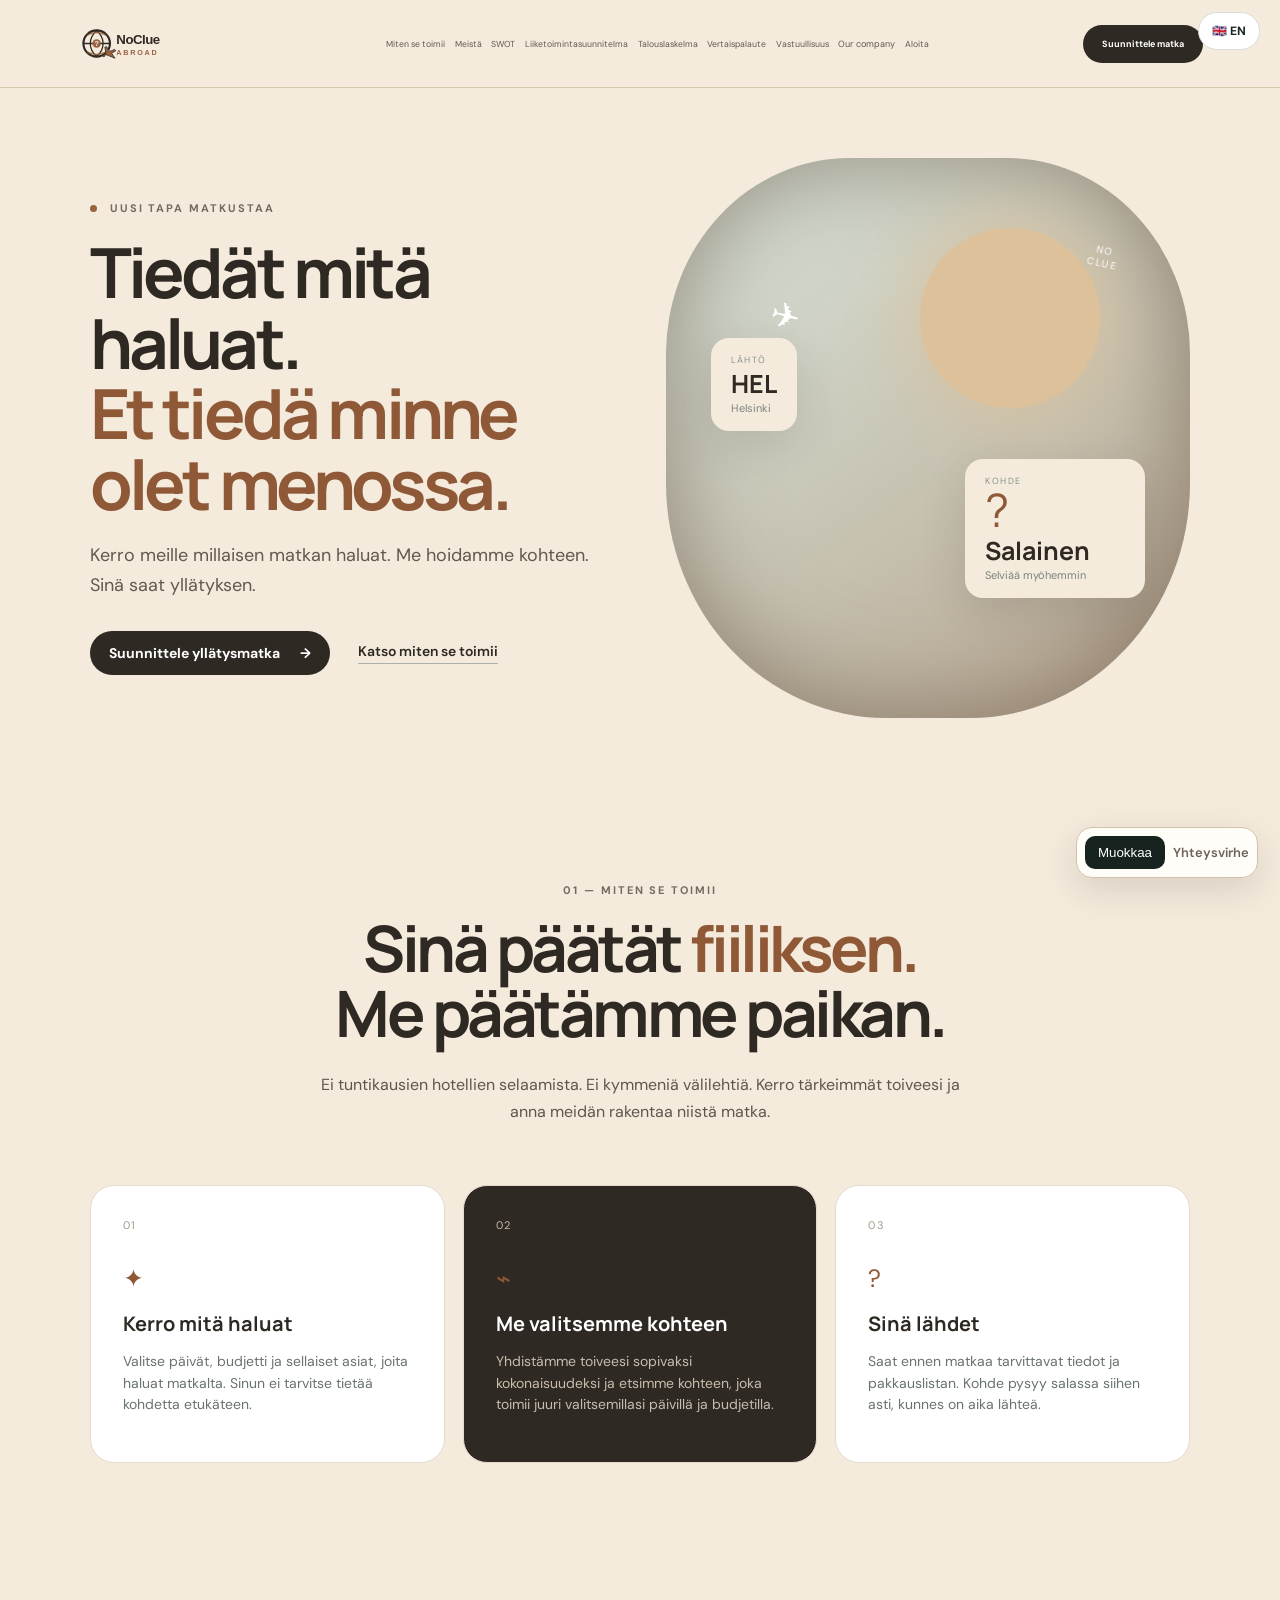
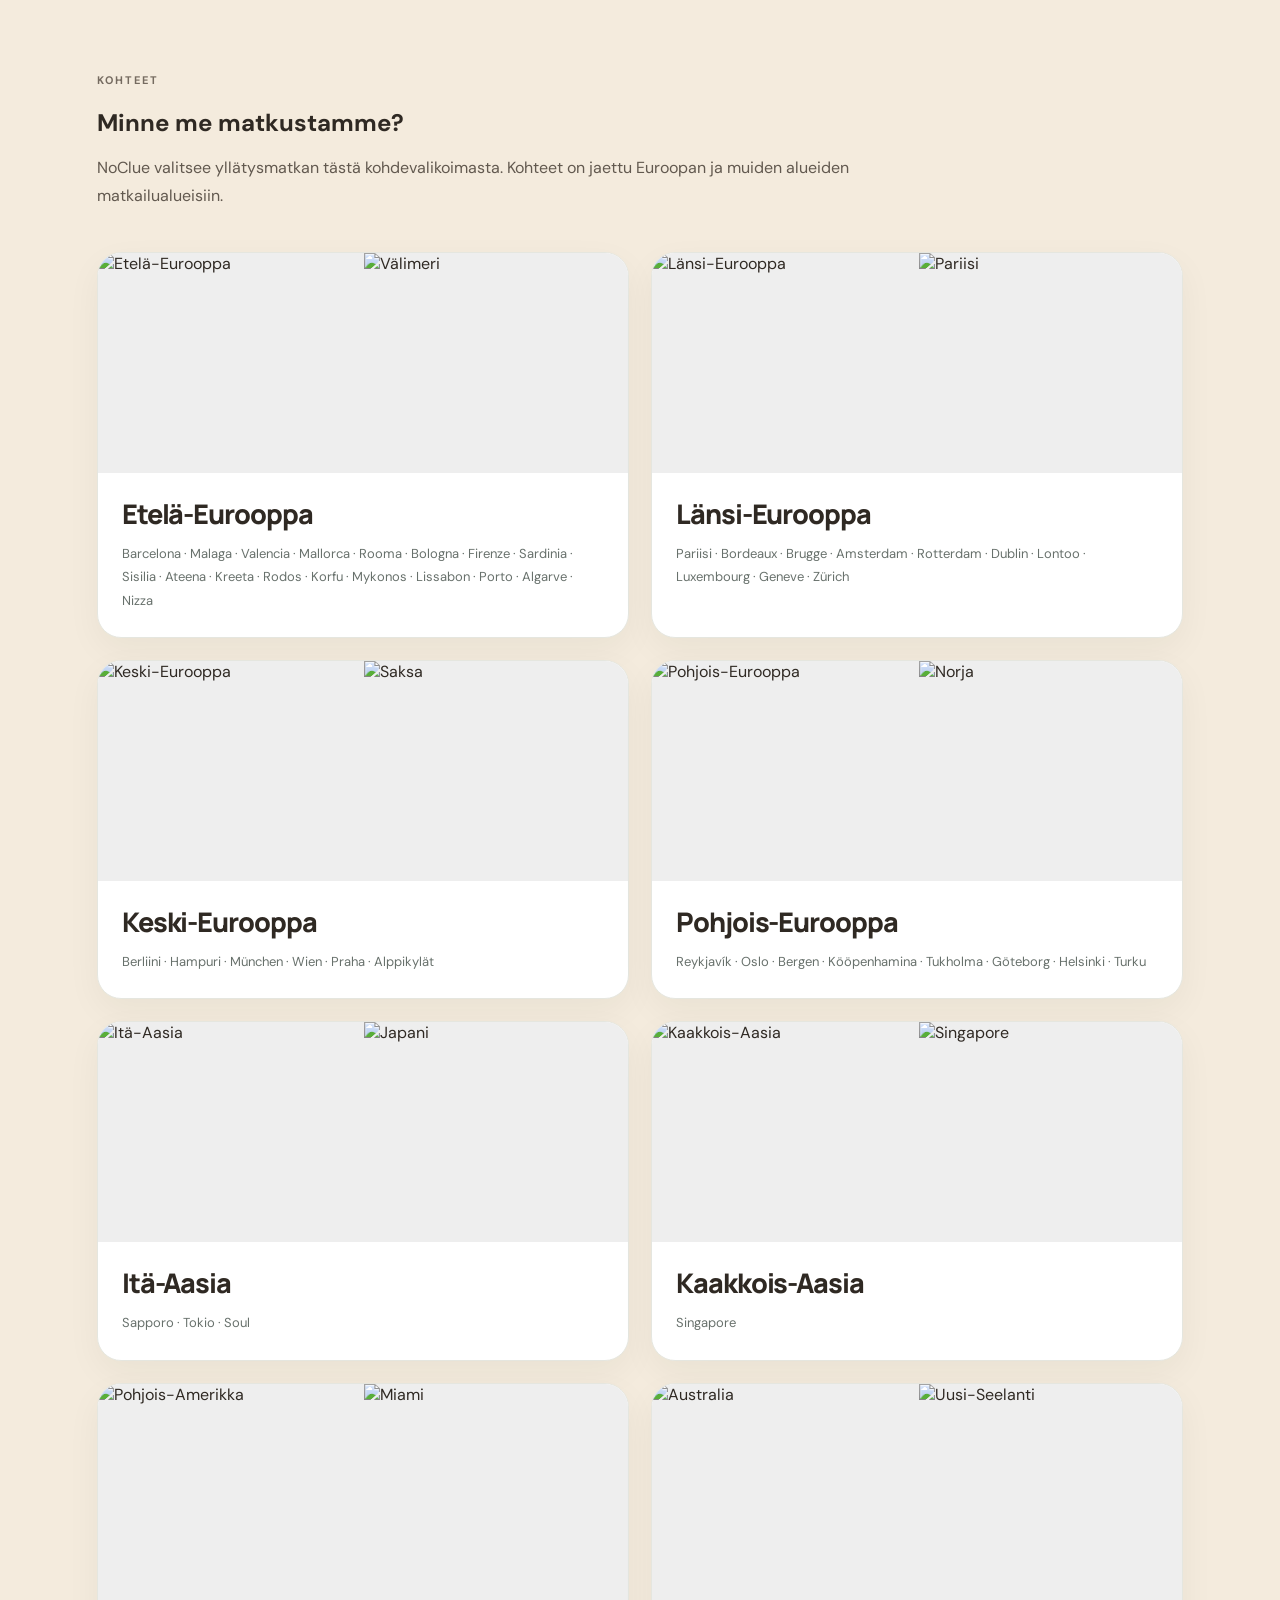
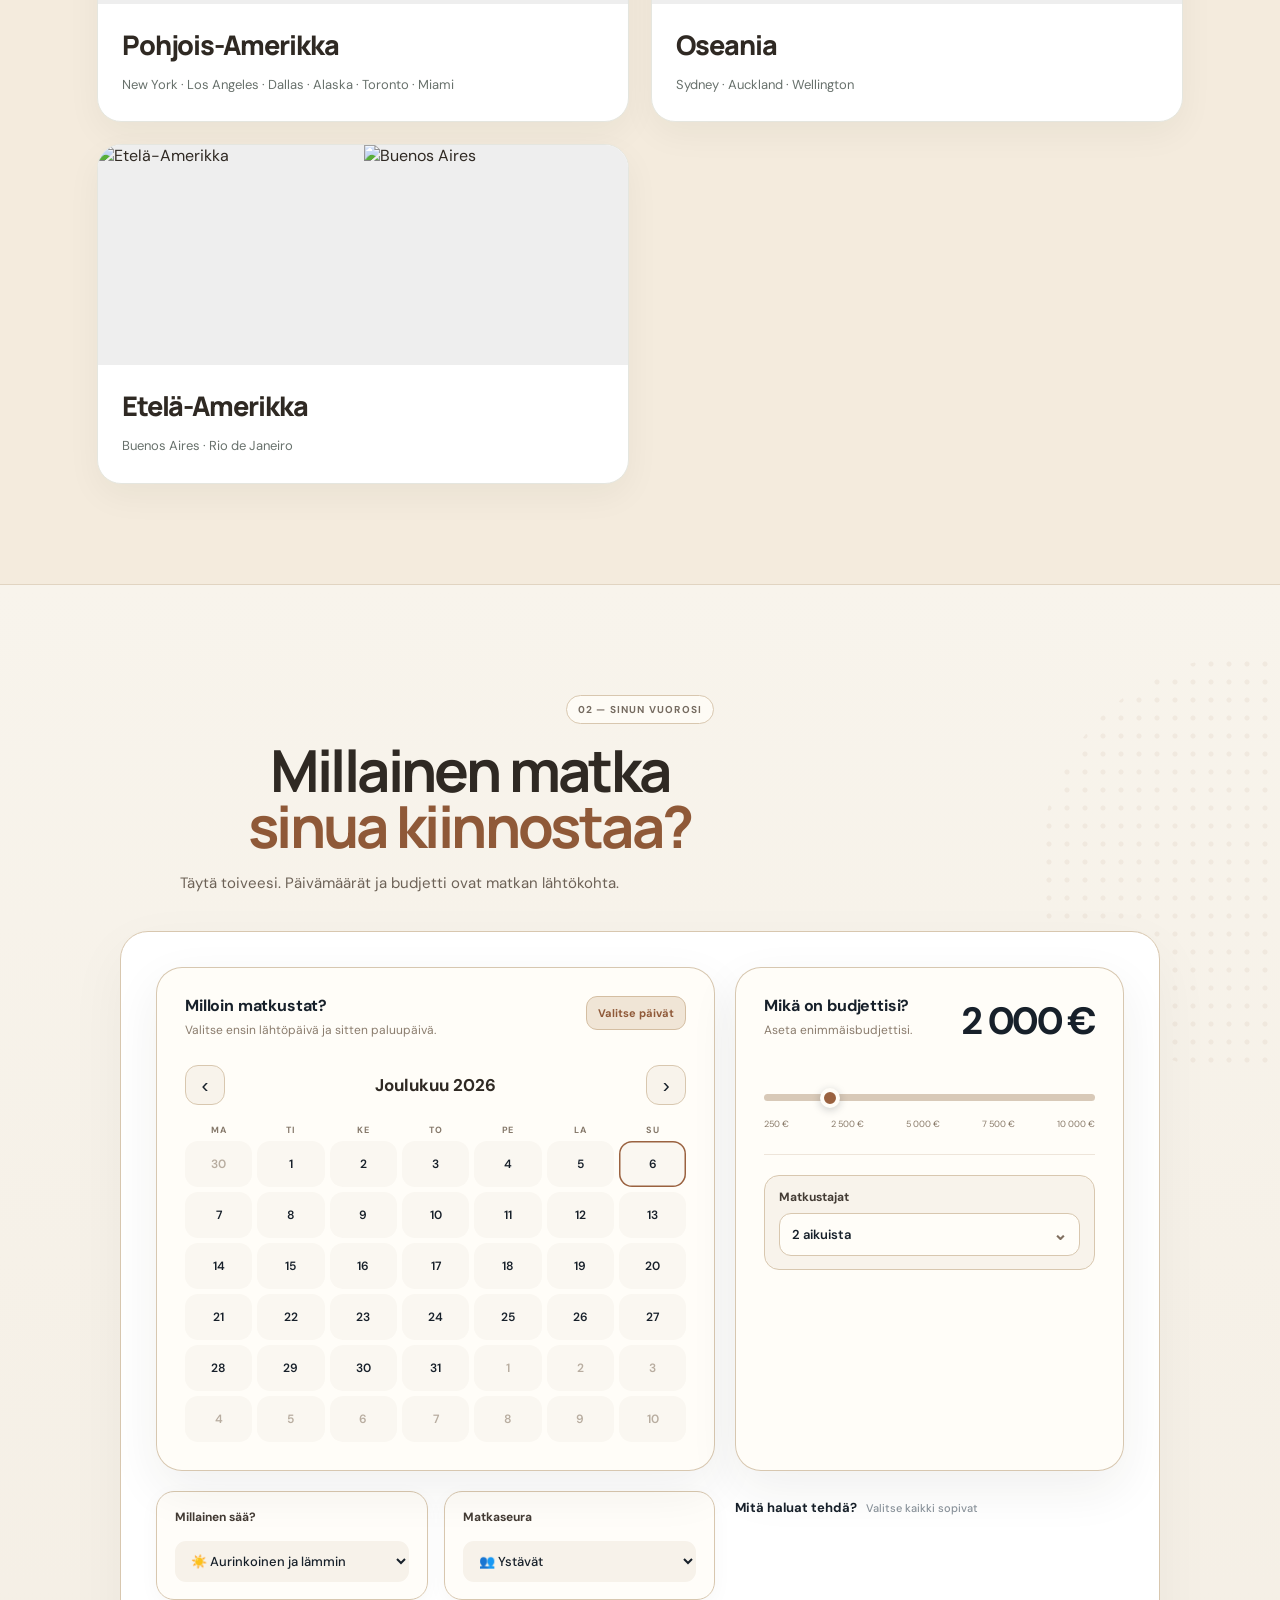
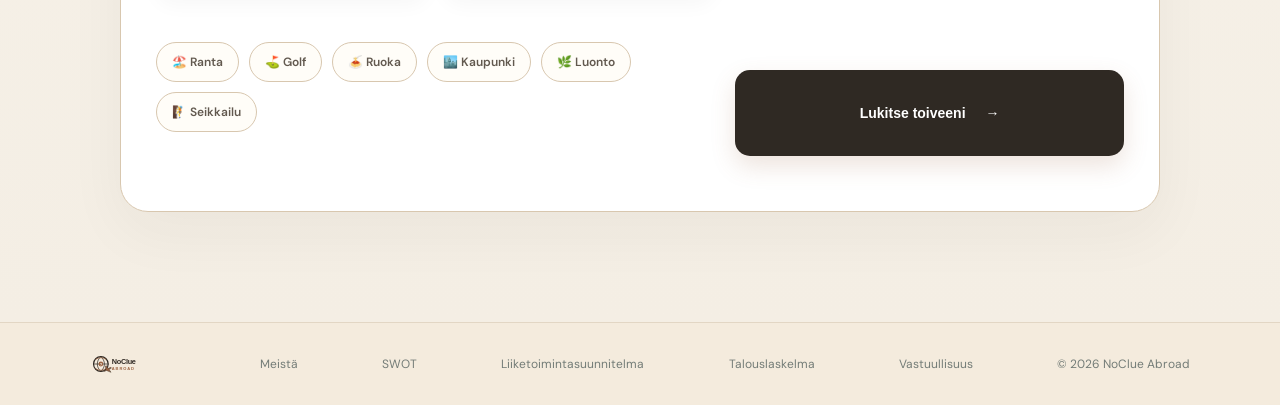
==== commit bb5858e0: "Korjaa matkustajavalitsimen rakenne ja Lukitse toiveeni -painike" ====
--- a/index.html
+++ b/index.html
@@ -20,6 +20,6 @@
 <article class="region-card"><div class="region-images"><img src="https://images.unsplash.com/photo-1485871981521-5b1fd3805eee?auto=format&fit=crop&w=1000&q=85" alt="Pohjois-Amerikka"><img src="https://images.unsplash.com/photo-1507525428034-b723cf961d3e?auto=format&fit=crop&w=1000&q=85" alt="Miami"></div><div class="region-copy"><h3>Pohjois-Amerikka</h3><p>New York · Los Angeles · Dallas · Alaska · Toronto · Miami</p></div></article>
 <article class="region-card"><div class="region-images"><img src="https://images.unsplash.com/photo-1506973035872-a4ec16b8e8d9?auto=format&fit=crop&w=1000&q=85" alt="Australia"><img src="https://images.unsplash.com/photo-1469521669194-babb45599def?auto=format&fit=crop&w=1000&q=85" alt="Uusi-Seelanti"></div><div class="region-copy"><h3>Oseania</h3><p>Sydney · Auckland · Wellington</p></div></article>
 <article class="region-card"><div class="region-images"><img src="https://images.unsplash.com/photo-1483729558449-99ef09a8c325?auto=format&fit=crop&w=1000&q=85" alt="Etelä-Amerikka"><img src="https://images.unsplash.com/photo-1548013146-72479768bada?auto=format&fit=crop&w=1000&q=85" alt="Buenos Aires"></div><div class="region-copy"><h3>Etelä-Amerikka</h3><p>Buenos Aires · Rio de Janeiro</p></div></article>
-</div></section><section class="trip-section" id="trip"><div class="section-kicker">02 — Sinun vuorosi</div><h2>Millainen matka<br><span>sinua kiinnostaa?</span></h2><p>Täytä toiveesi. Päivämäärät ja budjetti ovat matkan lähtökohta.</p><form class="trip-form" id="tripForm"><div class="trip-planner"><div class="planner-block calendar-block"><div class="planner-title-row"><div><div class="planner-title">Milloin matkustat?</div><div class="planner-help">Valitse lähtöpäivä ja sen jälkeen paluupäivä.</div></div><div class="selected-date" id="selectedDateLabel">Valitse päivät</div></div><div class="calendar-head"><button type="button" class="calendar-nav" id="prevMonth" aria-label="Edellinen kuukausi">‹</button><strong id="calendarMonth">Kuukausi</strong><button type="button" class="calendar-nav" id="nextMonth" aria-label="Seuraava kuukausi">›</button></div><div class="calendar-week"><span>MA</span><span>TI</span><span>KE</span><span>TO</span><span>PE</span><span>LA</span><span>SU</span></div><div class="calendar-days" id="calendarDays"></div><input type="hidden" id="travelDate" name="travelDate"></div><div class="planner-block budget-block"><div class="planner-title-row"><div><div class="planner-title">Mikä on budjettisi?</div><div class="planner-help">Aseta enimmäisbudjettisi.</div></div><div class="budget-big" id="budgetValue">2 000 €</div></div><input id="budget" name="budget" type="range" min="250" max="10000" step="50" value="2000" aria-label="Matkabudjetti"><div class="budget-scale"><span>250 €</span><span>2 500 €</span><span>5 000 €</span><span>7 500 €</span><span>10 000 €</span></div><div class="budget-travellers"><label class="traveller-field"><span>Matkustajat</span><button type="button" class="traveller-trigger" id="travellerTrigger" aria-expanded="false"><span id="travellerSummary">2 aikuista</span><span class="traveller-chevron">⌄</span></button><div class="traveller-popover" id="travellerPopover" hidden><div class="traveller-row"><div><strong>Aikuiset</strong><small>18 vuotta tai vanhempi</small></div><div class="traveller-stepper"><button type="button" data-traveller="adults" data-step="-1" aria-label="Vähennä aikuisia">−</button><strong id="adultCount">2</strong><button type="button" data-traveller="adults" data-step="1" aria-label="Lisää aikuisia">+</button></div></div><div class="traveller-row"><div><strong>Lapset</strong><small>2–17 vuotta</small></div><div class="traveller-stepper"><button type="button" data-traveller="children" data-step="-1" aria-label="Vähennä lapsia">−</button><strong id="childCount">0</strong><button type="button" data-traveller="children" data-step="1" aria-label="Lisää lapsia">+</button></div></div><div class="traveller-total"><span>Yhteensä</span><strong id="travellerTotal">2 matkustajaa</strong></div></div></label></div></div></div><div class="form-grid"><label><span>Millainen sää?</span><select id="weather"><option selected>☀️ Aurinkoinen ja lämmin</option><option>🌤️ Leuto</option><option>❄️ Ei väliä</option></select></label><label><span>Matkaseura</span><select id="company"><option selected>👥 Ystävät</option><option>❤️ Puoliso</option><option>👨‍👩‍👧‍👦 Perhe</option><option>🧳 Yksin</option></select></label></div><div class="interest-label">Mitä haluat tehdä? <span>Valitse kaikki sopivat</span></div><div class="chips"><label><input type="checkbox" value="Ranta"><span>🏖️ Ranta</span></label><label><input type="checkbox" value="Golf"><span>⛳ Golf</span></label><label><input type="checkbox" value="Ruoka"><span>🍝 Ruoka</span></label><label><input type="checkbox" value="Kaupunki"><span>🏙️ Kaupunki</span></label><label><input type="checkbox" value="Luonto"><span>🌿 Luonto</span></label><label><input type="checkbox" value="Seikkailu"><span>🧗 Seikkailu</span></label></div><button class="primary-button form-button" type="submit">Lukitse toiveeni <span>→</span></button></form><div class="result" id="result" aria-live="polite"></div></section></main>
+</div></section><section class="trip-section" id="trip"><div class="section-kicker">02 — Sinun vuorosi</div><h2>Millainen matka<br><span>sinua kiinnostaa?</span></h2><p>Täytä toiveesi. Päivämäärät ja budjetti ovat matkan lähtökohta.</p><form class="trip-form" id="tripForm"><div class="trip-planner"><div class="planner-block calendar-block"><div class="planner-title-row"><div><div class="planner-title">Milloin matkustat?</div><div class="planner-help">Valitse lähtöpäivä ja sen jälkeen paluupäivä.</div></div><div class="selected-date" id="selectedDateLabel">Valitse päivät</div></div><div class="calendar-head"><button type="button" class="calendar-nav" id="prevMonth" aria-label="Edellinen kuukausi">‹</button><strong id="calendarMonth">Kuukausi</strong><button type="button" class="calendar-nav" id="nextMonth" aria-label="Seuraava kuukausi">›</button></div><div class="calendar-week"><span>MA</span><span>TI</span><span>KE</span><span>TO</span><span>PE</span><span>LA</span><span>SU</span></div><div class="calendar-days" id="calendarDays"></div><input type="hidden" id="travelDate" name="travelDate"></div><div class="planner-block budget-block"><div class="planner-title-row"><div><div class="planner-title">Mikä on budjettisi?</div><div class="planner-help">Aseta enimmäisbudjettisi.</div></div><div class="budget-big" id="budgetValue">2 000 €</div></div><input id="budget" name="budget" type="range" min="250" max="10000" step="50" value="2000" aria-label="Matkabudjetti"><div class="budget-scale"><span>250 €</span><span>2 500 €</span><span>5 000 €</span><span>7 500 €</span><span>10 000 €</span></div><div class="budget-travellers"><div class="traveller-field"><span>Matkustajat</span><button type="button" class="traveller-trigger" id="travellerTrigger" aria-expanded="false"><span id="travellerSummary">2 aikuista</span><span class="traveller-chevron">⌄</span></button><div class="traveller-popover" id="travellerPopover" hidden><div class="traveller-row"><div><strong>Aikuiset</strong><small>18 vuotta tai vanhempi</small></div><div class="traveller-stepper"><button type="button" data-traveller="adults" data-step="-1" aria-label="Vähennä aikuisia">−</button><strong id="adultCount">2</strong><button type="button" data-traveller="adults" data-step="1" aria-label="Lisää aikuisia">+</button></div></div><div class="traveller-row"><div><strong>Lapset</strong><small>2–17 vuotta</small></div><div class="traveller-stepper"><button type="button" data-traveller="children" data-step="-1" aria-label="Vähennä lapsia">−</button><strong id="childCount">0</strong><button type="button" data-traveller="children" data-step="1" aria-label="Lisää lapsia">+</button></div></div><div class="traveller-total"><span>Yhteensä</span><strong id="travellerTotal">2 matkustajaa</strong></div></div></div></div></div><div class="form-grid"><label><span>Millainen sää?</span><select id="weather"><option selected>☀️ Aurinkoinen ja lämmin</option><option>🌤️ Leuto</option><option>❄️ Ei väliä</option></select></label><label><span>Matkaseura</span><select id="company"><option selected>👥 Ystävät</option><option>❤️ Puoliso</option><option>👨‍👩‍👧‍👦 Perhe</option><option>🧳 Yksin</option></select></label></div><div class="interest-label">Mitä haluat tehdä? <span>Valitse kaikki sopivat</span></div><div class="chips"><label><input type="checkbox" value="Ranta"><span>🏖️ Ranta</span></label><label><input type="checkbox" value="Golf"><span>⛳ Golf</span></label><label><input type="checkbox" value="Ruoka"><span>🍝 Ruoka</span></label><label><input type="checkbox" value="Kaupunki"><span>🏙️ Kaupunki</span></label><label><input type="checkbox" value="Luonto"><span>🌿 Luonto</span></label><label><input type="checkbox" value="Seikkailu"><span>🧗 Seikkailu</span></label></div><button class="primary-button form-button" type="submit">Lukitse toiveeni <span>→</span></button></form><div class="result" id="result" aria-live="polite"></div></section></main>
 <footer><a class="brand" href="index.html"><img class="logo footer-logo" src="logo.svg" alt="NoClue Abroad"></a><a href="about.html">Meistä</a><a href="swot.html">SWOT</a><a href="business-plan.html">Liiketoimintasuunnitelma</a><a href="financial-plan.html">Talouslaskelma</a><a href="responsibility.html">Vastuullisuus</a><span>© 2026 NoClue Abroad</span></footer><script src="planner.js"></script><script src="script.js?v=10"></script>
 <script src="language.js?v=20260930-3"></script></body></html>
--- a/planner.css
+++ b/planner.css
@@ -23,3 +23,6 @@
 
 /* Passenger selector inspired by modern travel booking flows */
 .traveller-field{position:relative!important;z-index:5}.traveller-trigger{width:100%;min-height:43px;margin-top:8px;border:1px solid #d8c7af;border-radius:12px;background:#fffdf8;color:#17202a;padding:10px 12px;display:flex;align-items:center;justify-content:space-between;font:600 13px "DM Sans",sans-serif;cursor:pointer}.traveller-trigger:hover{border-color:#9a6240}.traveller-chevron{font-size:17px;line-height:1;color:#806f60}.traveller-popover{position:absolute;left:0;right:0;top:calc(100% - 2px);background:#fffdf8;border:1px solid #d8c7af;border-radius:18px;padding:8px;box-shadow:0 18px 45px rgba(23,32,42,.16);z-index:30}.traveller-row{display:flex;align-items:center;justify-content:space-between;gap:18px;padding:14px 10px;border-bottom:1px solid #eee5da}.traveller-row strong{display:block;font-size:13px}.traveller-row small{display:block;margin-top:3px;color:#897c6d;font-size:10px}.traveller-stepper{display:flex;align-items:center;gap:11px}.traveller-stepper button{width:30px;height:30px;border:1px solid #d8c7af;border-radius:50%;background:#fff;color:#17202a;font-size:18px;line-height:1;cursor:pointer}.traveller-stepper button:hover{background:#f1e7da;border-color:#9a6240}.traveller-stepper strong{min-width:16px;text-align:center;font-size:13px}.traveller-total{display:flex;justify-content:space-between;padding:14px 10px 9px;font-size:12px;color:#6f6459}.traveller-total strong{color:#17202a}.traveller-popover[hidden]{display:none}
+
+.budget-travellers{margin-top:24px;padding-top:20px;border-top:1px solid #eee5da}.budget-travellers .traveller-field{display:flex;flex-direction:column;gap:8px;background:#f8f3eb;border:1px solid #d8c7af;border-radius:15px;padding:13px 14px;font-size:12px;font-weight:700;color:#433b34}.budget-travellers .traveller-trigger{margin-top:0;background:#fffdf8}.budget-travellers .traveller-popover{top:calc(100% + 4px)}
+@media(max-width:500px){.budget-travellers{margin-top:20px;padding-top:17px}}
